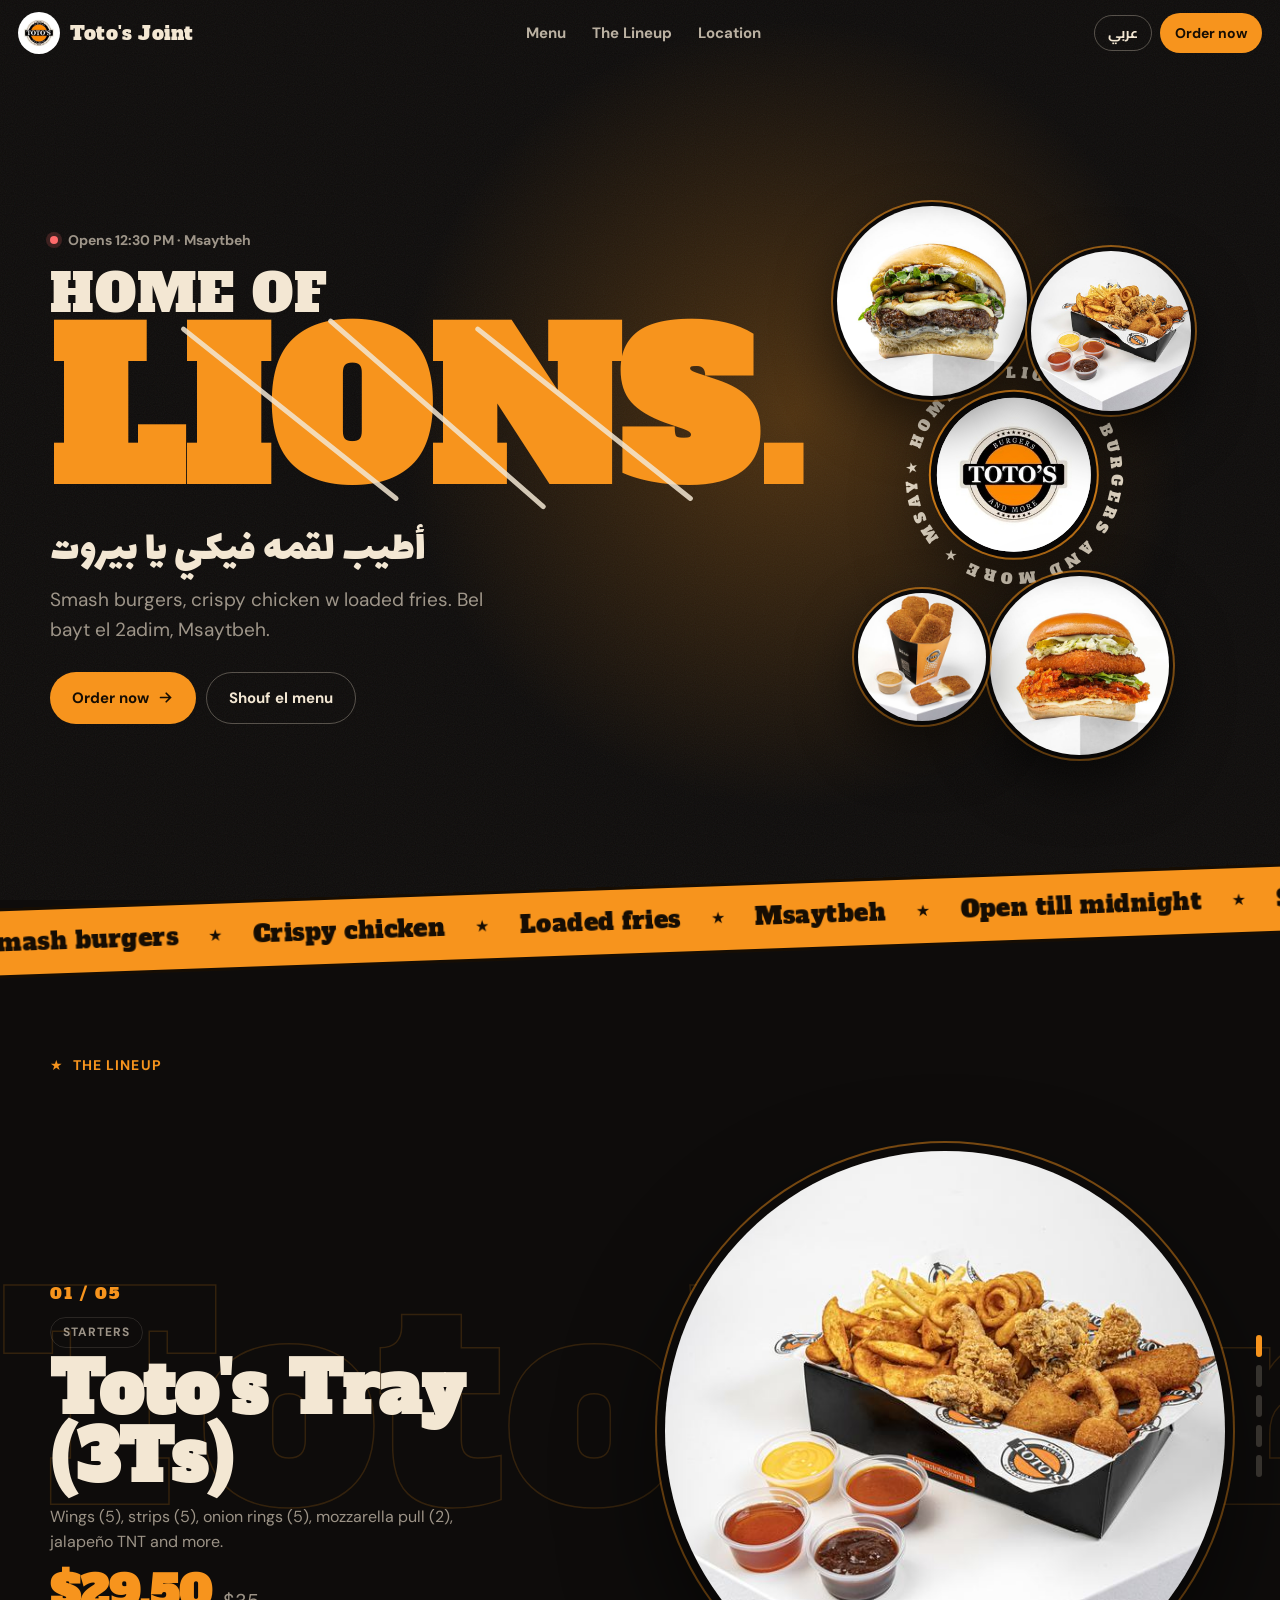
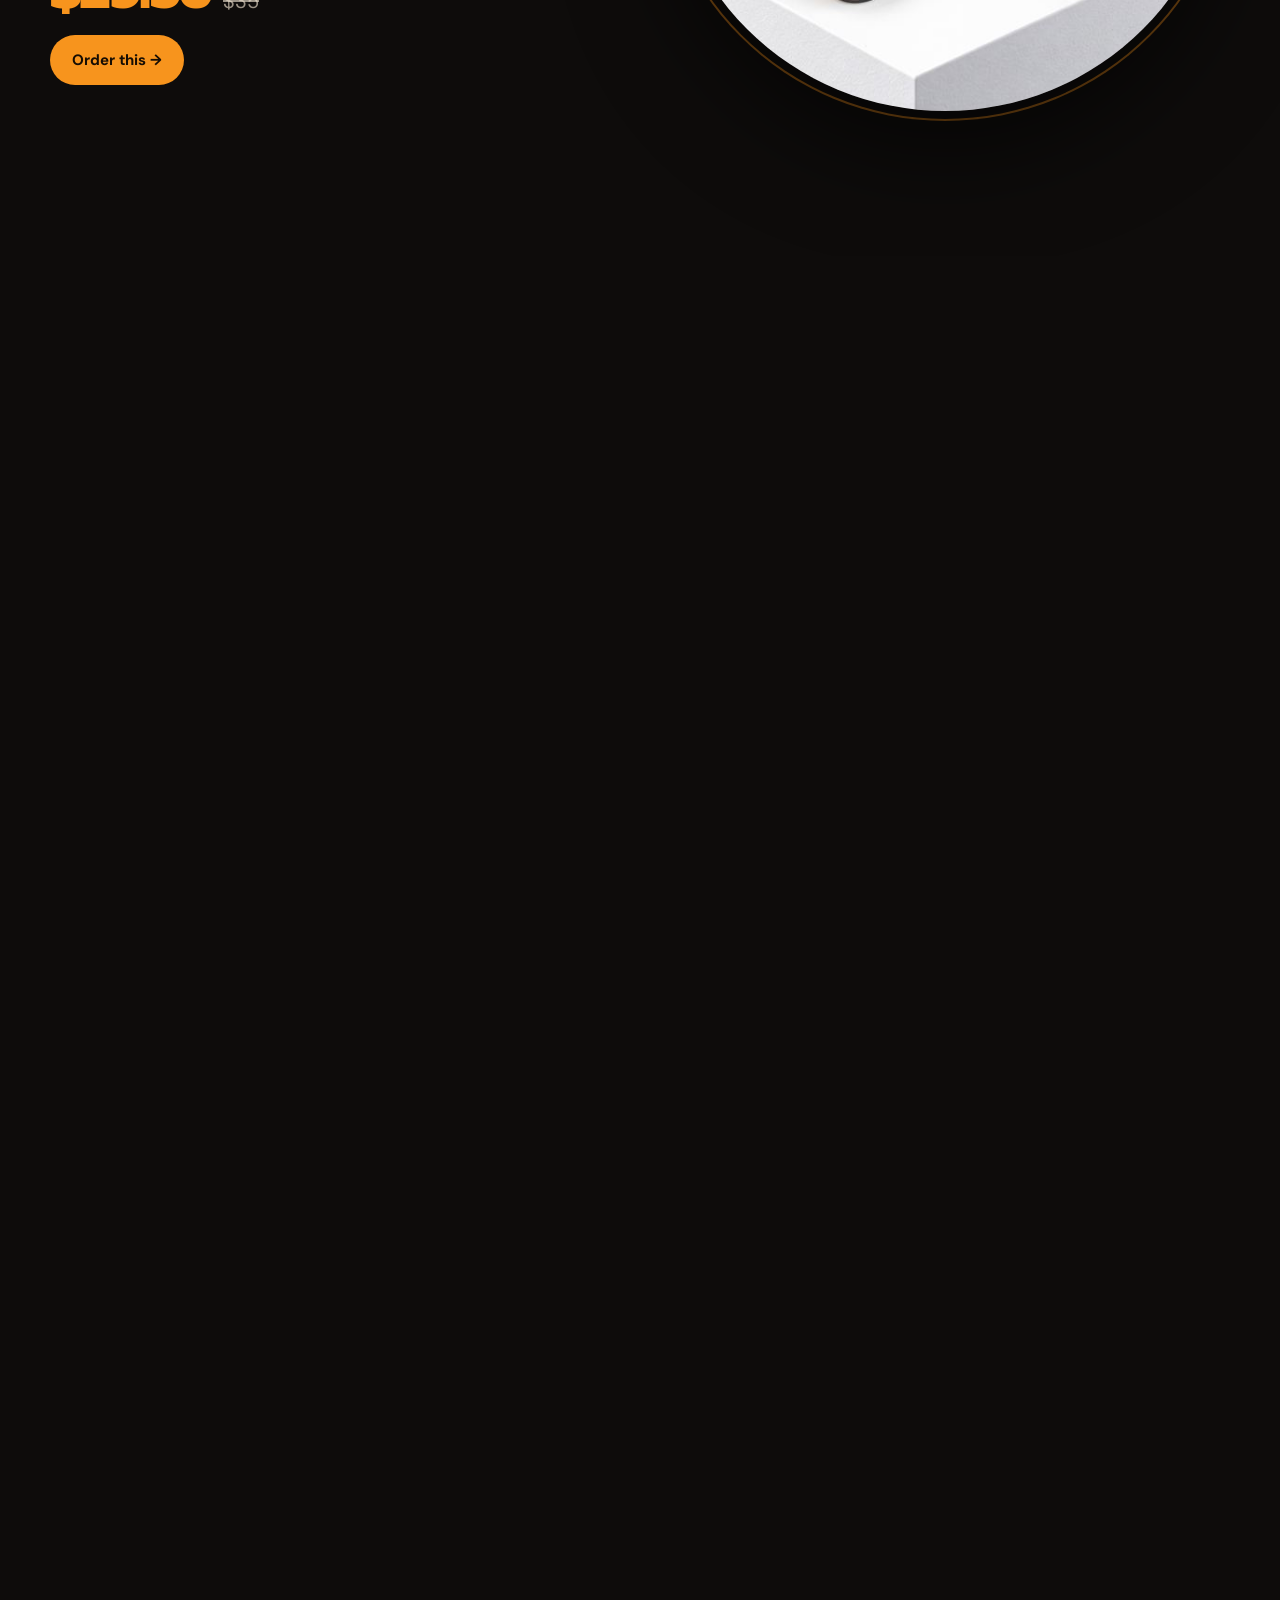
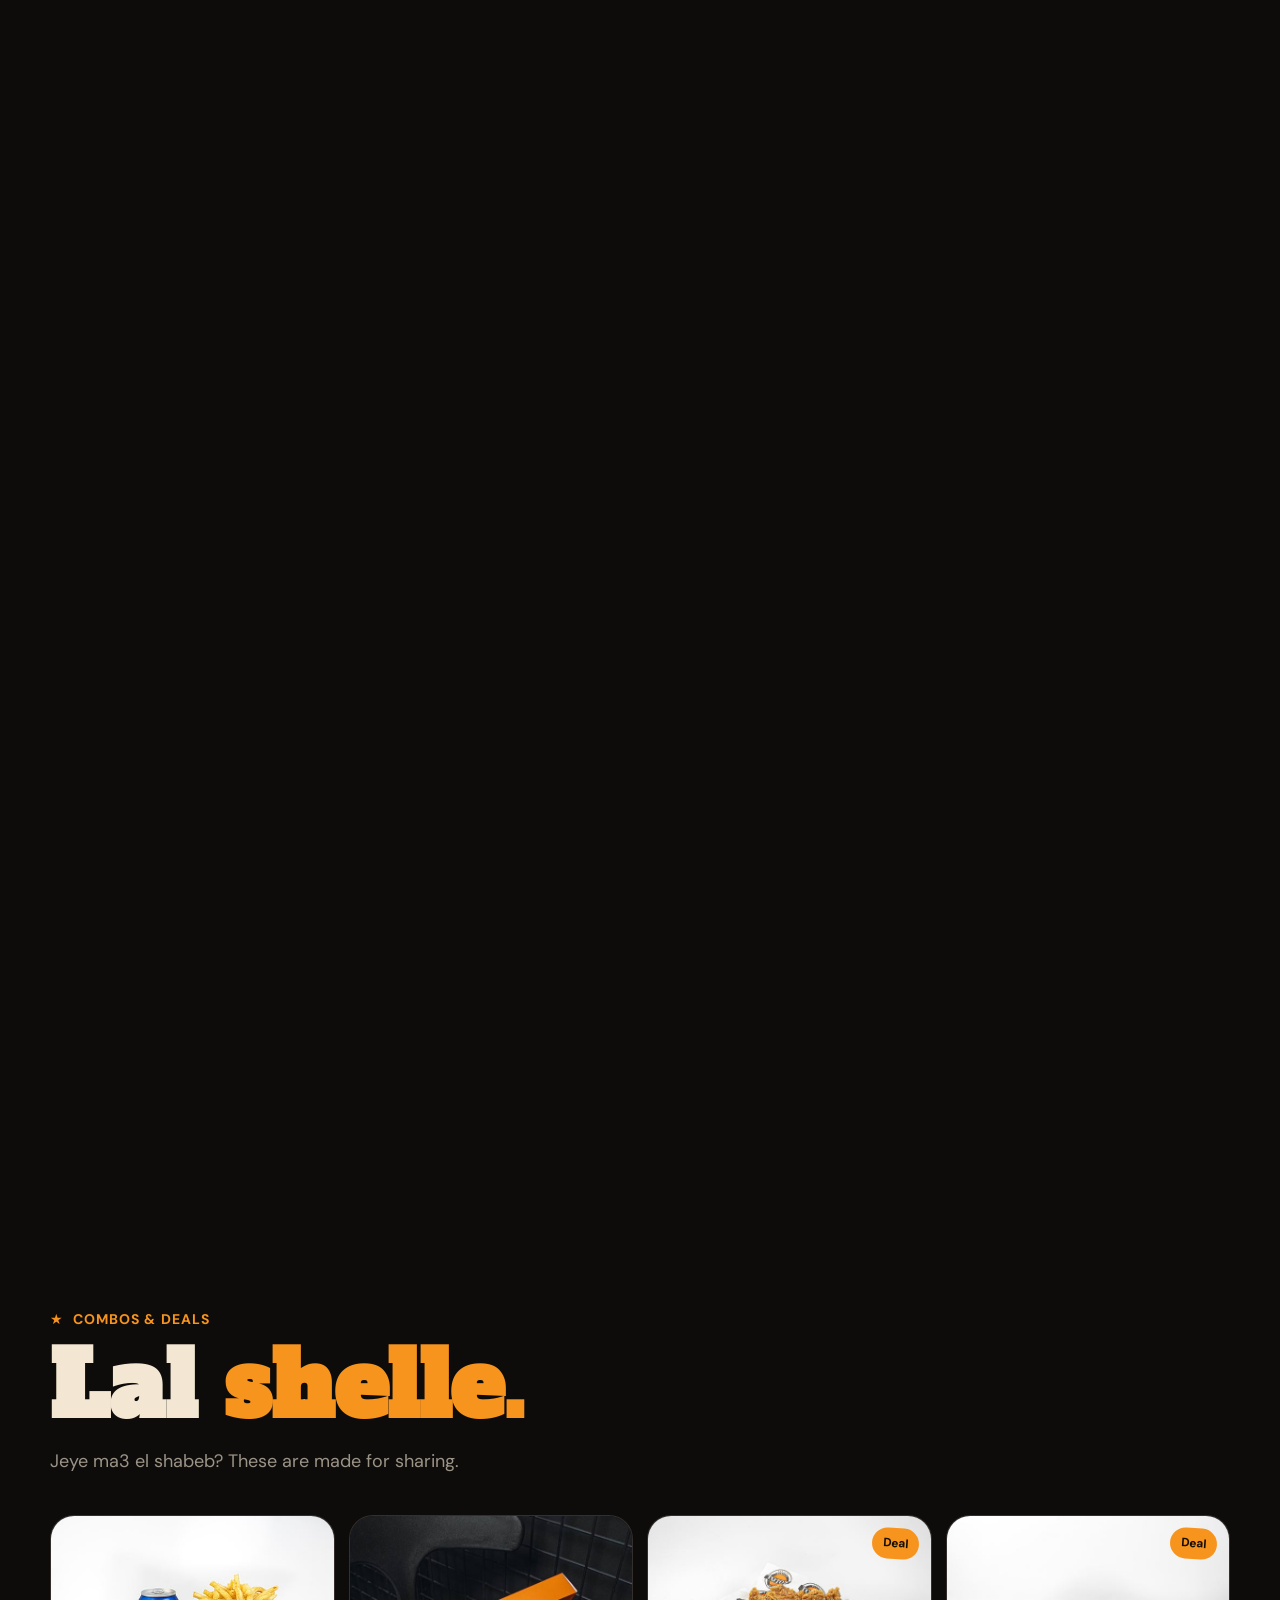
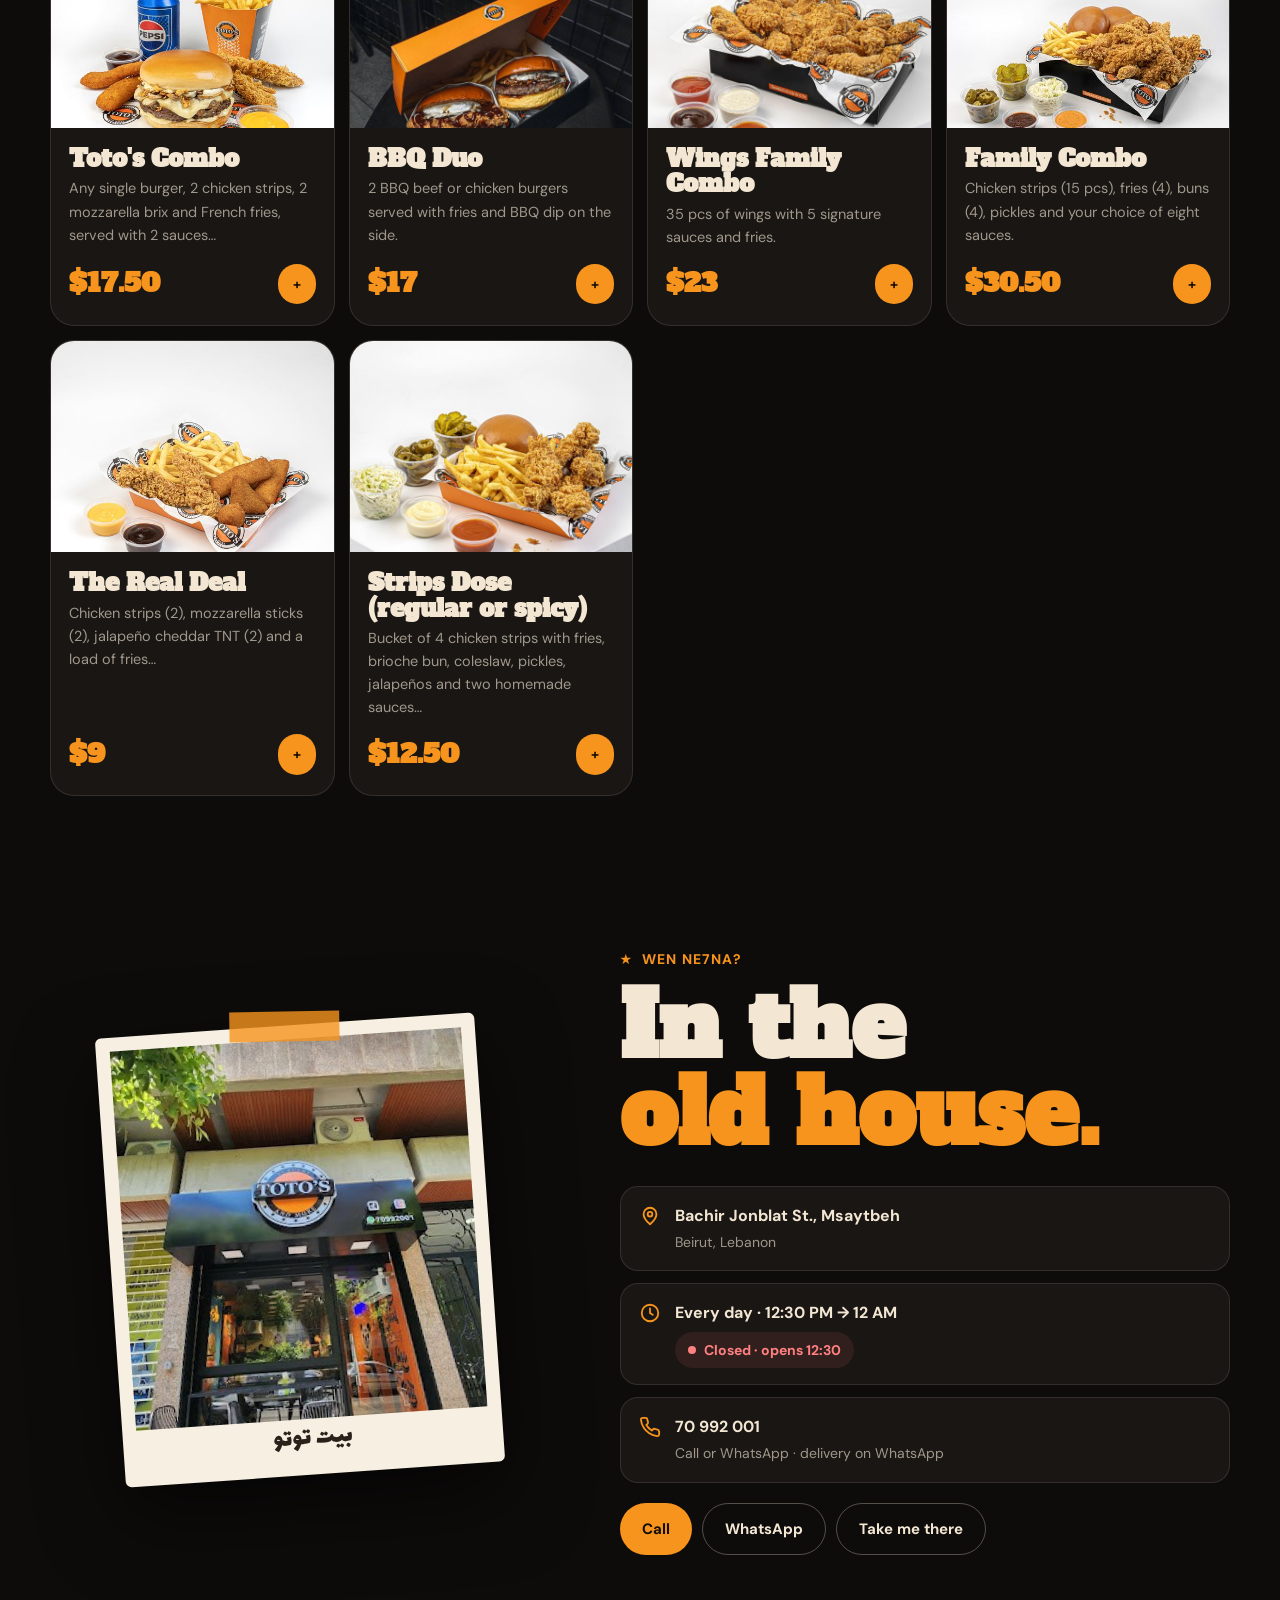
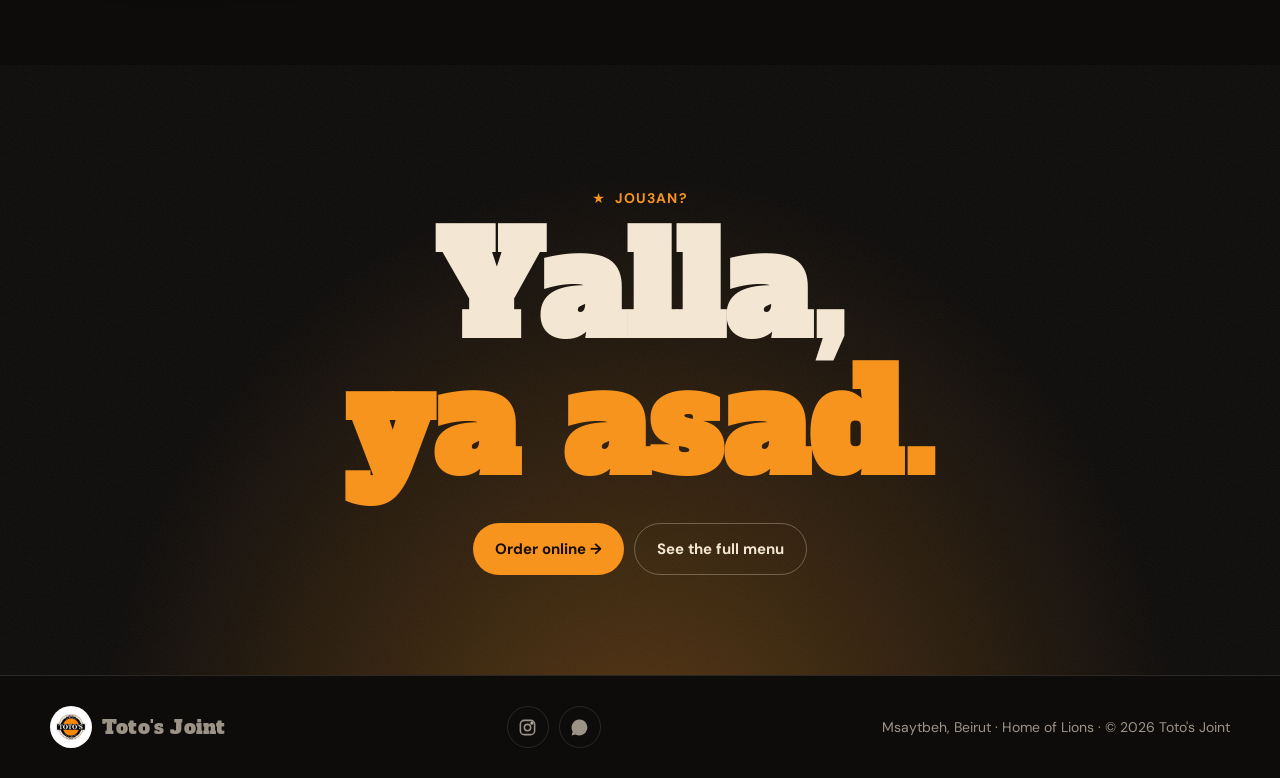
==== index.html @ adb5939d "Toto's Joint website demo Co-Authored-By: Claude Opus 5.5 <noreply@anthropic.com> Claude-Session: ht" ====
<!DOCTYPE html>
<html lang="en" dir="ltr">
<head>
<meta charset="utf-8">
<meta name="viewport" content="width=device-width, initial-scale=1, viewport-fit=cover">
<title>Toto's Joint | Home of Lions · Msaytbeh, Beirut</title>
<meta name="description" content="Toto's Joint, Msaytbeh, Beirut. Smash burgers, crispy chicken and loaded fries. Open every day 12:30 PM to midnight. أطيب لقمه فيكي يا بيروت">
<meta name="theme-color" content="#0e0c0b">
<meta property="og:title" content="Toto's Joint | Home of Lions">
<meta property="og:image" content="assets/logo.jpg">
<link rel="icon" href="assets/logo.jpg">
<link rel="preconnect" href="https://fonts.googleapis.com"><link rel="preconnect" href="https://fonts.gstatic.com" crossorigin>
<link href="https://fonts.googleapis.com/css2?family=Alfa+Slab+One&family=DM+Sans:opsz,wght@9..40,400;9..40,500;9..40,700&family=Lalezar&family=Cairo:wght@500;700&display=swap" rel="stylesheet">
<style>
:root{--or:#f7941d;--or2:#ffab3d;--ink:#0e0c0b;--char:#191614;--smoke:#24201c;--cream:#f3e7d3;--mute:rgba(243,231,211,.62);--line:rgba(243,231,211,.12);--green:#3ddc84;
  --slab:"Alfa Slab One","Rockwell","Roboto Slab",Georgia,serif;--body:"DM Sans",system-ui,-apple-system,"Segoe UI",Roboto,sans-serif;--ar:"Lalezar","Cairo",sans-serif}
*{box-sizing:border-box;margin:0;padding:0}
html{-webkit-text-size-adjust:100%;scroll-behavior:smooth}
html,body{overflow-x:hidden}
@supports (overflow:clip){html,body{overflow-x:clip}}
body{background:var(--ink);color:var(--cream);font-family:var(--body);line-height:1.6}
html[dir=rtl] body{font-family:"Cairo",var(--body)}
a{color:inherit;text-decoration:none}
button{font:inherit;color:inherit;background:none;border:0;cursor:pointer}
img{display:block;max-width:100%}
.wrap{width:min(1180px,100% - 40px);margin-inline:auto}
.en{direction:ltr;unicode-bidi:isolate}
.page[hidden]{display:none!important}
.grain{position:absolute;inset:0;pointer-events:none;opacity:.06;z-index:0;
  background-image:url("data:image/svg+xml,%3Csvg xmlns='http://www.w3.org/2000/svg' width='160' height='160'%3E%3Cfilter id='n'%3E%3CfeTurbulence type='fractalNoise' baseFrequency='.9' numOctaves='2' stitchTiles='stitch'/%3E%3C/filter%3E%3Crect width='100%25' height='100%25' filter='url(%23n)'/%3E%3C/svg%3E")}

/* nav */
.nav{position:fixed;inset:0 0 auto;z-index:60;display:flex;align-items:center;justify-content:space-between;gap:10px;padding:12px 18px;padding-top:max(12px,env(safe-area-inset-top));transition:background .3s,border-color .3s;border-bottom:1px solid transparent}
.nav.solid{background:rgba(14,12,11,.85);backdrop-filter:blur(14px);-webkit-backdrop-filter:blur(14px);border-color:var(--line)}
.brand{display:flex;align-items:center;gap:10px;font-family:var(--slab);font-size:19px;letter-spacing:.01em}
.brand img{width:42px;height:42px;border-radius:50%;background:#fff}
.links{display:flex;gap:26px;font-weight:700;font-size:15px}
.links a{opacity:.75}.links a:hover,.links a.act{opacity:1;color:var(--or)}
.navr{display:flex;align-items:center;gap:8px}
.btn{display:inline-flex;align-items:center;justify-content:center;gap:8px;padding:13px 22px;border-radius:999px;font-weight:700;font-size:15px;white-space:nowrap;transition:transform .15s,background .2s,border-color .2s}
.btn:active{transform:scale(.96)}
.btn.or{background:var(--or);color:#160d03}.btn.or:hover{background:var(--or2)}
.btn.gh{border:1.5px solid rgba(243,231,211,.3)}.btn.gh:hover{border-color:var(--cream)}
.btn.sm{padding:9px 15px;font-size:14px}
.btn svg{width:17px;height:17px;flex:none}
.lang{padding:9px 13px;border-radius:999px;border:1.5px solid rgba(243,231,211,.3);font-weight:700;font-size:14px;font-family:"Cairo",var(--body);line-height:1.2}
@media (max-width:820px){
  .nav{flex-wrap:wrap;row-gap:8px}
  .links{order:3;width:100%;justify-content:center;gap:8px;font-size:13px}
  .links a{opacity:1;padding:6px 14px;border-radius:999px;background:rgba(243,231,211,.07);border:1px solid var(--line)}
  .links a.act{background:var(--or);color:#160d03;border-color:var(--or)}
  .brand span{display:none}
}

/* hero */
.hero{position:relative;min-height:100svh;display:flex;align-items:center;overflow:hidden;padding:130px 0 80px;isolation:isolate}
.hero .glow{position:absolute;width:900px;height:900px;left:62%;top:46%;transform:translate(-50%,-50%);border-radius:50%;background:radial-gradient(circle,rgba(247,148,29,.28),rgba(247,148,29,0) 62%);z-index:-1}
.hgrid{display:grid;gap:30px;align-items:center;width:min(1180px,100% - 40px);margin-inline:auto;position:relative;z-index:1}
@media (min-width:960px){.hgrid{grid-template-columns:1.1fr .9fr}.lions{font-size:clamp(90px,10.5vw,190px)}}
.kick{display:inline-flex;align-items:center;gap:10px;font-weight:700;font-size:14px;color:var(--mute);margin-bottom:16px}
.kick i{width:8px;height:8px;border-radius:50%;background:var(--green);box-shadow:0 0 0 4px rgba(61,220,132,.18)}
.kick.closed i{background:#ff6b6b;box-shadow:0 0 0 4px rgba(255,107,107,.18)}
.home-of{font-family:var(--slab);font-size:clamp(28px,4.4vw,52px);line-height:1;letter-spacing:.02em;color:var(--cream)}
.lions{position:relative;display:inline-block;white-space:nowrap;font-family:var(--slab);font-size:clamp(84px,22vw,200px);line-height:.9;color:var(--or);letter-spacing:.01em;margin-top:4px}
.lions .ch{display:inline-block;opacity:0;transform:translateY(40px) scale(.6)}
.lions.go .ch{animation:roar .55s cubic-bezier(.2,1.5,.4,1) forwards}
@keyframes roar{60%{opacity:1;transform:translateY(-8px) scale(1.12)}100%{opacity:1;transform:none}}
.claw{position:absolute;inset:-6% -4%;width:108%;height:112%;pointer-events:none;overflow:visible}
.claw path{fill:none;stroke:var(--cream);stroke-width:5;vector-effect:non-scaling-stroke;stroke-linecap:round;stroke-dasharray:600;stroke-dashoffset:600;opacity:.85}
.lions.go .claw path{animation:scratch .28s cubic-bezier(.6,0,.3,1) forwards}
.lions.go .claw path:nth-child(1){animation-delay:.95s}.lions.go .claw path:nth-child(2){animation-delay:1.02s}.lions.go .claw path:nth-child(3){animation-delay:1.09s}
@keyframes scratch{to{stroke-dashoffset:0}}
.hero.shake .hgrid{animation:shake .35s linear 1.05s}
@keyframes shake{20%{translate:-6px 3px}40%{translate:5px -4px}60%{translate:-3px 2px}80%{translate:2px -1px}}
.slogan{font-family:var(--ar);font-size:clamp(28px,4vw,44px);line-height:1.3;color:var(--cream);margin:18px 0 6px;direction:rtl;text-align:start}
html[dir=ltr] .slogan{text-align:left}
.hsub{color:var(--mute);font-size:clamp(16px,1.8vw,19px);max-width:36ch;margin-bottom:26px}
.ctas{display:flex;flex-wrap:wrap;gap:10px}
.fade{opacity:0;transform:translateY(18px);transition:opacity .8s ease,transform .8s ease}
.in .fade{opacity:1;transform:none}
.in .fade.d1{transition-delay:1.2s}.in .fade.d2{transition-delay:1.35s}.in .fade.d3{transition-delay:1.5s}.in .fade.d0{transition-delay:.1s}

/* badge + floating food */
.stage{position:relative;height:clamp(340px,44vw,560px)}
.badge{position:absolute;left:50%;top:50%;width:min(64%,330px);aspect-ratio:1;transform:translate(-50%,-50%)}
.badge .logo{position:absolute;inset:16%;border-radius:50%;background:#fff;box-shadow:0 30px 80px rgba(0,0,0,.55),0 0 0 6px var(--ink),0 0 0 8px var(--or)}
.badge .logo img{width:100%;height:100%;border-radius:50%}
.badge svg{position:absolute;inset:0;width:100%;height:100%;animation:spin 22s linear infinite}
.badge text{font-family:var(--slab);font-size:13px;letter-spacing:4.2px;fill:var(--cream)}
@keyframes spin{to{transform:rotate(360deg)}}
.food{position:absolute;width:var(--s);aspect-ratio:1;border-radius:50%;overflow:hidden;box-shadow:0 24px 60px rgba(0,0,0,.6),0 0 0 4px var(--ink),0 0 0 6px rgba(247,148,29,.6);
  background:var(--smoke);display:grid;place-items:center;font-size:calc(var(--s) * .38);will-change:transform}
.food img{width:100%;height:100%;object-fit:cover}
.food.f1{--s:clamp(110px,15vw,190px);left:0;top:2%}
.food.f2{--s:clamp(96px,13vw,160px);right:0;top:10%}
.food.f3{--s:clamp(104px,14vw,180px);right:6%;bottom:0}
.food.f4{--s:clamp(84px,10vw,128px);left:6%;bottom:6%}

/* ticker */
.ticker{background:var(--or);color:#160d03;overflow:hidden;transform:rotate(-2deg);margin:-14px -20px 0;position:relative;z-index:5;border-block:3px solid #160d03;direction:ltr}
.ticker .t{display:flex;width:max-content;gap:30px;padding:13px 0;font-family:var(--slab);font-size:24px;letter-spacing:.02em;animation:tick 32s linear infinite}
.ticker .t span{display:inline-flex;align-items:center;gap:30px;font-family:var(--slab)}
.ticker .t span::after{content:"★";font-size:16px}
html[dir=rtl] .ticker .t span{font-family:var(--ar);font-size:26px}
@keyframes tick{to{transform:translateX(-50%)}}

/* sections */
.sec{padding:110px 0;position:relative}
.eye{display:inline-flex;align-items:center;gap:10px;font-weight:700;font-size:14px;letter-spacing:.08em;text-transform:uppercase;color:var(--or);margin-bottom:12px}
.eye::before{content:"★";letter-spacing:0}
html[dir=rtl] .eye{letter-spacing:0}
.h2{font-family:var(--slab);font-size:clamp(44px,7vw,92px);line-height:.98;letter-spacing:.005em}
.h2 em{font-style:normal;color:var(--or)}
html[dir=rtl] .h2{font-family:var(--ar);line-height:1.2;font-weight:400}
.lead{color:var(--mute);font-size:18px;max-width:42ch;margin-top:16px}
.rv{opacity:0;transform:translateY(34px);transition:opacity .9s ease,transform .9s cubic-bezier(.2,.8,.2,1)}
.rv.in{opacity:1;transform:none}

/* lineup (pinned) */
.lineup{height:calc(var(--n,5) * 100vh)}
.lu-pin{position:sticky;top:0;height:100svh;overflow:hidden;display:flex;align-items:center}
.lu-bg{position:absolute;left:0;right:0;top:50%;transform:translateY(-50%);white-space:nowrap;font-family:var(--slab);font-size:clamp(120px,22vw,320px);line-height:1;color:transparent;-webkit-text-stroke:1.5px rgba(247,148,29,.16);pointer-events:none;direction:ltr;will-change:transform}
.lu-grid{position:relative;display:grid;gap:10px;align-items:center;width:min(1180px,100% - 40px);margin-inline:auto;height:100%;padding:110px 0 40px}
@media (min-width:900px){.lu-grid{grid-template-columns:1fr 1fr;gap:40px;padding:90px 0 40px}}
.lu-head{position:absolute;top:96px;left:0}
html[dir=rtl] .lu-head{left:auto;right:0}
@media (max-width:899px){.lu-head{display:none}}
.lu-pics{position:relative;height:min(52vh,560px);order:-1}
@media (min-width:900px){.lu-pics{order:2;height:min(70vh,620px)}}
.lu-pic{position:absolute;inset:0;margin:auto;width:min(100%,560px);aspect-ratio:1;max-height:100%;border-radius:50%;overflow:hidden;opacity:0;transform:translateX(30%) rotate(18deg) scale(.7);
  transition:opacity .6s ease,transform .8s cubic-bezier(.2,.9,.2,1);box-shadow:0 40px 100px rgba(0,0,0,.6),0 0 0 8px var(--ink),0 0 0 10px rgba(247,148,29,.5);background:var(--smoke);display:grid;place-items:center;font-size:120px}
.lu-pic img{width:100%;height:100%;object-fit:cover}
.lu-pic.on{opacity:1;transform:none}
.lu-pic.out{opacity:0;transform:translateX(-30%) rotate(-18deg) scale(.7)}
.lu-txts{position:relative;min-height:300px}
.lu-txt{position:absolute;inset:0;opacity:0;transform:translateY(30px);transition:opacity .45s ease,transform .6s cubic-bezier(.2,.9,.2,1);pointer-events:none}
.lu-txt.on{opacity:1;transform:none;pointer-events:auto}
.lu-txt .num{font-family:var(--slab);font-size:16px;color:var(--or);letter-spacing:.1em}
.lu-txt .cat{display:inline-block;margin:10px 0 8px;padding:5px 12px;border-radius:999px;border:1px solid var(--line);font-size:12px;font-weight:700;letter-spacing:.08em;text-transform:uppercase;color:var(--mute)}
.lu-txt h3{font-family:var(--slab);font-size:clamp(38px,5.4vw,70px);line-height:.98;direction:ltr;text-align:start}
html[dir=rtl] .lu-txt h3{text-align:right}
.lu-txt p{color:var(--mute);font-size:16px;max-width:40ch;margin:12px 0 16px}
.price{display:flex;align-items:baseline;gap:12px;direction:ltr;margin-bottom:18px}
html[dir=rtl] .price{justify-content:flex-end}
.price b{font-family:var(--slab);font-size:44px;color:var(--or);line-height:1}
.price s{color:var(--mute);font-size:20px}
.lu-dots{position:absolute;right:18px;top:50%;transform:translateY(-50%);display:flex;flex-direction:column;gap:8px}
html[dir=rtl] .lu-dots{right:auto;left:18px}
.lu-dots i{width:6px;height:22px;border-radius:4px;background:rgba(243,231,211,.18);transition:background .3s}
.lu-dots i.on{background:var(--or)}

/* combos */
.combos{display:grid;gap:14px;margin-top:40px;grid-template-columns:repeat(auto-fill,minmax(250px,1fr))}
.cb{position:relative;border-radius:24px;overflow:hidden;background:var(--char);border:1px solid var(--line);display:flex;flex-direction:column;transition:transform .35s cubic-bezier(.2,.8,.2,1),border-color .3s}
.cb:hover{transform:translateY(-6px) rotate(-.6deg);border-color:rgba(247,148,29,.55)}
.cb .ph{aspect-ratio:4/3;background:var(--smoke);display:grid;place-items:center;font-size:60px;overflow:hidden}
.cb .ph img{width:100%;height:100%;object-fit:cover;transition:transform .6s}
.cb:hover .ph img{transform:scale(1.06)}
.cb .bd{padding:18px 18px 20px;display:flex;flex-direction:column;gap:6px;flex:1}
.cb h3{font-family:var(--slab);font-size:24px;line-height:1.05;direction:ltr;text-align:start}
html[dir=rtl] .cb h3{text-align:right}
.cb p{color:var(--mute);font-size:14.5px;flex:1}
.cb .row{display:flex;align-items:center;justify-content:space-between;margin-top:8px}
.cb .row b{font-family:var(--slab);font-size:26px;color:var(--or);direction:ltr}
.stamp{position:absolute;top:12px;right:12px;background:var(--or);color:#160d03;font-weight:700;font-size:12px;padding:6px 11px;border-radius:999px;transform:rotate(4deg)}
html[dir=rtl] .stamp{right:auto;left:12px;transform:rotate(-4deg)}

/* location */
.loc{display:grid;gap:40px;align-items:center}
@media (min-width:900px){.loc{grid-template-columns:.9fr 1.1fr;gap:70px}}
.polaroid{position:relative;width:min(100%,380px);margin:0 auto;background:#f6efe2;padding:14px 14px 56px;border-radius:6px;transform:rotate(-4deg);box-shadow:0 30px 80px rgba(0,0,0,.6)}
.polaroid img{width:100%;aspect-ratio:289/312;object-fit:cover}
.polaroid span{position:absolute;left:0;right:0;bottom:14px;text-align:center;font-family:var(--ar);font-size:26px;color:#2a211a}
.polaroid::before{content:"";position:absolute;top:-14px;left:50%;width:110px;height:30px;margin-left:-55px;background:rgba(247,148,29,.8);transform:rotate(3deg)}
.info{display:grid;gap:12px;margin-top:28px}
.irow{display:flex;gap:14px;align-items:flex-start;padding:16px 18px;border-radius:18px;background:var(--char);border:1px solid var(--line)}
.irow svg{width:22px;height:22px;color:var(--or);flex:none;margin-top:2px}
.irow b{display:block;font-size:16px}
.irow small{color:var(--mute);font-size:14px}
.open{display:inline-flex;align-items:center;gap:8px;font-weight:700;font-size:14px;padding:7px 13px;border-radius:999px;background:rgba(61,220,132,.1);color:var(--green);margin-top:6px}
.open.closed{background:rgba(255,107,107,.1);color:#ff8080}
.open i{width:8px;height:8px;border-radius:50%;background:currentColor}
.lbtns{display:flex;flex-wrap:wrap;gap:10px;margin-top:20px}

/* cta */
.cta{text-align:center;padding:120px 0 100px;background:radial-gradient(ellipse at 50% 120%,rgba(247,148,29,.32),transparent 60%);position:relative;overflow:hidden}
.cta .h2{font-size:clamp(56px,11vw,140px)}
.cta .ctas{justify-content:center;margin-top:28px}
footer{border-top:1px solid var(--line);padding:30px 0 calc(100px + env(safe-area-inset-bottom))}
.foot{display:flex;flex-wrap:wrap;gap:16px;align-items:center;justify-content:space-between;color:var(--mute);font-size:14px}
.soc{display:flex;gap:10px}
.soc a{width:42px;height:42px;border-radius:50%;border:1px solid var(--line);display:grid;place-items:center}
.soc a:hover{background:var(--cream);color:var(--ink)}
.soc svg{width:19px;height:19px}
.credit{width:100%;font-size:12px;opacity:.6}
@media (min-width:821px){footer{padding-bottom:30px}}

/* menu page */
.mpage{padding:150px 0 60px}
@media (min-width:821px){.mpage{padding-top:120px}}
.mhead{display:flex;flex-wrap:wrap;justify-content:space-between;align-items:end;gap:16px;margin-bottom:12px}
.mhead .h2{font-size:clamp(40px,6vw,72px)}
.chipbar{position:sticky;top:64px;z-index:20;background:var(--ink);margin:0 -20px 10px;padding:10px 20px;border-bottom:1px solid var(--line)}
@media (max-width:820px){.chipbar{top:112px}}
.chips{display:flex;gap:8px;overflow-x:auto;scrollbar-width:none}
.chips::-webkit-scrollbar{display:none}
.chip{flex:none;padding:8px 16px;border-radius:999px;border:1.5px solid var(--line);font-weight:700;font-size:14px;transition:all .2s}
.chip.on{background:var(--cream);color:var(--ink);border-color:var(--cream)}
.mcat{padding-top:30px}
.mcat h3{font-family:var(--slab);font-size:clamp(28px,4vw,40px);margin-bottom:6px;direction:ltr;text-align:start}
html[dir=rtl] .mcat h3{font-family:var(--ar);text-align:right;font-weight:400}
.mlist{display:grid}
@media (min-width:900px){.mlist{grid-template-columns:1fr 1fr;column-gap:40px}}
.mi{display:flex;gap:14px;align-items:center;padding:14px 0;border-bottom:1px solid var(--line)}
.mi .th{width:72px;height:72px;border-radius:16px;flex:none;object-fit:cover;background:var(--smoke)}
.mi .th.e{display:grid;place-items:center;font-size:30px;background:radial-gradient(circle at 30% 30%,#3a2a16,#1a1512 75%);border:1px solid var(--line)}
.mi .tx{flex:1;min-width:0}
.mi h4{font-family:var(--slab);font-size:19px;line-height:1.1;font-weight:400;direction:ltr;text-align:start}
html[dir=rtl] .mi h4{text-align:right}
.mi h4 small{font-family:var(--body);font-size:12px;color:var(--mute);font-weight:700;margin-inline-start:6px}
.mi p{color:var(--mute);font-size:13.5px;line-height:1.45;margin-top:3px;direction:ltr;text-align:start}
html[dir=rtl] .mi p{text-align:right}
.mi .pr{text-align:end;flex:none;direction:ltr}
html[dir=rtl] .mi .pr{text-align:left}
.mi .pr b{display:block;font-family:var(--slab);font-size:21px;color:var(--or);font-weight:400}
.mi .pr s{font-size:12px;color:var(--mute)}
.mi .add{width:36px;height:36px;border-radius:50%;background:var(--or);color:#160d03;display:grid;place-items:center;font-size:22px;font-weight:700;flex:none;margin-inline-start:4px}
.mnote{color:var(--mute);font-size:14px;margin-top:26px}

/* dock */
.dock{position:fixed;z-index:70;left:12px;right:12px;bottom:calc(12px + env(safe-area-inset-bottom));display:flex;gap:8px;padding:8px;border-radius:999px;background:rgba(25,22,20,.9);backdrop-filter:blur(14px);-webkit-backdrop-filter:blur(14px);border:1px solid var(--line);transform:translateY(140%);transition:transform .4s cubic-bezier(.2,.9,.3,1)}
.dock.up{transform:none}
.dock .btn{flex:1}
@media (min-width:821px){.dock{display:none}}
@media (prefers-reduced-motion:reduce){*{animation:none!important;transition:none!important}.lions .ch,.fade,.rv{opacity:1!important;transform:none!important}}
</style>
</head>
<body>

<nav class="nav" id="nav">
  <a href="#" class="brand" data-go="home"><img src="assets/logo.jpg" alt="Toto's Joint logo"><span>Toto's Joint</span></a>
  <div class="links"><a href="#menu" data-go="menu" data-k="nMenu">Menu</a><a href="#" data-go="home" data-anchor="lineup" data-k="nLine">The Lineup</a><a href="#" data-go="home" data-anchor="location" data-k="nLoc">Location</a></div>
  <div class="navr">
    <button class="lang" id="lang">عربي</button>
    <a class="btn or sm" href="https://take.app/totosjoint" target="_blank" rel="noopener" data-k="order">Order now</a>
  </div>
</nav>

<main class="page" data-page="home">
  <header class="hero" id="hero">
    <div class="glow"></div><div class="grain"></div>
    <div class="hgrid">
      <div>
        <p class="kick fade d0" id="kick"><i></i><span id="kickTxt"></span></p>
        <div class="home-of fade d0" data-k="homeOf">HOME OF</div>
        <h1 class="lions" id="lions" dir="ltr" aria-label="Lions"><span class="w"></span>
          <svg class="claw" viewBox="0 0 100 100" preserveAspectRatio="none"><path d="M20 8 L46 92"/><path d="M38 4 L64 96"/><path d="M56 8 L82 92"/></svg>
        </h1>
        <p class="slogan fade d1">أطيب لقمه فيكي يا بيروت</p>
        <p class="hsub fade d2" data-k="hsub">Smash burgers, crispy chicken w loaded fries. Bel bayt el 2adim, Msaytbeh.</p>
        <div class="ctas fade d3">
          <a class="btn or" href="https://take.app/totosjoint" target="_blank" rel="noopener"><span data-k="order2">Order now</span> <svg viewBox="0 0 24 24" fill="none" stroke="currentColor" stroke-width="2.4" stroke-linecap="round"><path d="M5 12h14M13 6l6 6-6 6"/></svg></a>
          <a class="btn gh" href="#menu" data-go="menu" data-k="seeMenu">Shouf el menu</a>
        </div>
      </div>
      <div class="stage fade d0" id="stage">
        <div class="badge">
          <svg viewBox="0 0 200 200"><defs><path id="ring" d="M100,100 m-86,0 a86,86 0 1,1 172,0 a86,86 0 1,1 -172,0"/></defs>
            <text><textPath href="#ring">★ HOME OF LIONS ★ BURGERS AND MORE ★ MSAYTBEH BEIRUT </textPath></text></svg>
          <div class="logo"><img src="assets/logo.jpg" alt=""></div>
        </div>
        <div class="food f1" data-d="1.2" data-ph="Mushtruffle">🍔</div>
        <div class="food f2" data-d="-.8" data-ph="Toto's Tray (3Ts)">🍗</div>
        <div class="food f3" data-d="1.6" data-ph="The GM">🍟</div>
        <div class="food f4" data-d="-1.2" data-ph="Mozzarella PULL">🧀</div>
      </div>
    </div>
  </header>

  <div class="ticker" aria-hidden="true"><div class="t" data-k="ticker"></div></div>

  <section class="lineup" id="lineup">
    <div class="lu-pin">
      <div class="lu-bg" id="luBg">LIONS LIONS</div>
      <div class="lu-grid">
        <div class="lu-head"><div class="eye" data-k="luE">The Lineup</div></div>
        <div class="lu-txts" id="luTxts"></div>
        <div class="lu-pics" id="luPics"></div>
      </div>
      <div class="lu-dots" id="luDots"></div>
    </div>
  </section>

  <section class="sec" id="combos">
    <div class="wrap">
      <div class="eye rv" data-k="cbE">Combos & deals</div>
      <h2 class="h2 rv" data-k="cbH">Lal <em>shelle.</em></h2>
      <p class="lead rv" data-k="cbP">Jeye ma3 el shabeb? These are made for sharing.</p>
      <div class="combos" id="combosGrid"></div>
    </div>
  </section>

  <section class="sec" id="location" style="padding-top:40px">
    <div class="wrap loc">
      <div class="rv"><div class="polaroid"><img src="assets/storefront.jpg" alt="Toto's Joint storefront in Msaytbeh"><span>بيت توتو</span></div></div>
      <div>
        <div class="eye rv" data-k="locE">Wen ne7na?</div>
        <h2 class="h2 rv" data-k="locH">In the<br><em>old house.</em></h2>
        <div class="info rv">
          <div class="irow"><svg viewBox="0 0 24 24" fill="none" stroke="currentColor" stroke-width="2" stroke-linecap="round" stroke-linejoin="round"><path d="M12 21s-7-6.1-7-11a7 7 0 0 1 14 0c0 4.9-7 11-7 11z"/><circle cx="12" cy="10" r="2.5"/></svg><div><b data-k="addr">Bachir Jonblat St., Msaytbeh</b><small>Beirut, Lebanon</small></div></div>
          <div class="irow"><svg viewBox="0 0 24 24" fill="none" stroke="currentColor" stroke-width="2" stroke-linecap="round"><circle cx="12" cy="12" r="9"/><path d="M12 7v5l3 2"/></svg><div><b data-k="hours">Every day · 12:30 PM → 12 AM</b><span class="open" id="openBadge"><i></i><span></span></span></div></div>
          <div class="irow"><svg viewBox="0 0 24 24" fill="none" stroke="currentColor" stroke-width="2" stroke-linecap="round" stroke-linejoin="round"><path d="M22 16.9v3a2 2 0 0 1-2.2 2 19.8 19.8 0 0 1-8.6-3.1 19.5 19.5 0 0 1-6-6A19.8 19.8 0 0 1 2.1 4.2 2 2 0 0 1 4.1 2h3a2 2 0 0 1 2 1.7c.1.9.4 1.8.7 2.7a2 2 0 0 1-.5 2.1L8 9.8a16 16 0 0 0 6 6l1.3-1.3a2 2 0 0 1 2.1-.4c.9.3 1.8.6 2.7.7a2 2 0 0 1 1.7 2z"/></svg><div><b class="en">70 992 001</b><small data-k="callTxt">Call or WhatsApp · delivery on WhatsApp</small></div></div>
        </div>
        <div class="lbtns rv">
          <a class="btn or" href="tel:+96170992001" data-k="call">Call</a>
          <a class="btn gh" data-wa href="#" target="_blank" rel="noopener">WhatsApp</a>
          <a class="btn gh" href="https://www.google.com/maps/search/?api=1&query=Toto%27s+Joint+Bachir+Jonblat+Street+Msaytbeh+Beirut" target="_blank" rel="noopener" data-k="dir">Take me there</a>
        </div>
      </div>
    </div>
  </section>

  <section class="cta">
    <div class="grain"></div>
    <div class="wrap" style="position:relative">
      <div class="eye rv" style="justify-content:center" data-k="ctaE">Jou3an?</div>
      <h2 class="h2 rv" data-k="ctaH">Yalla,<br><em>ya asad.</em></h2>
      <div class="ctas rv">
        <a class="btn or" href="https://take.app/totosjoint" target="_blank" rel="noopener" data-k="orderOnline">Order online →</a>
        <a class="btn gh" href="#menu" data-go="menu" data-k="seeMenu2">See the full menu</a>
      </div>
    </div>
  </section>
</main>

<main class="page" data-page="menu" hidden>
  <section class="mpage">
    <div class="wrap">
      <div class="mhead">
        <div><div class="eye" data-k="mE">The Menu</div><h2 class="h2" data-k="mH">Na2e <em>asadak.</em></h2></div>
        <a class="btn or" href="https://take.app/totosjoint" target="_blank" rel="noopener" data-k="order3">Order online →</a>
      </div>
      <div class="chipbar"><div class="chips" id="chips"></div></div>
      <div id="menuList"></div>
      <p class="mnote" data-k="mNote">Prices in USD. Tap + to order on Toto's ordering page.</p>
    </div>
  </section>
</main>

<footer>
  <div class="wrap foot">
    <a href="#" class="brand" data-go="home"><img src="assets/logo.jpg" alt=""><span>Toto's Joint</span></a>
    <div class="soc">
      <a href="https://www.instagram.com/totosjoint.lb/" target="_blank" rel="noopener" aria-label="Instagram"><svg viewBox="0 0 24 24" fill="none" stroke="currentColor" stroke-width="2"><rect x="3" y="3" width="18" height="18" rx="5"/><circle cx="12" cy="12" r="4"/><circle cx="17.5" cy="6.5" r="1" fill="currentColor"/></svg></a>
      <a data-wa href="#" target="_blank" rel="noopener" aria-label="WhatsApp"><svg viewBox="0 0 24 24" fill="currentColor"><path d="M12 2a10 10 0 0 0-8.6 15.1L2 22l5-1.3A10 10 0 1 0 12 2zm4.5 12.1c-.2-.1-1.5-.7-1.7-.8s-.4-.1-.6.1-.7.8-.8 1-.3.2-.5.1a6.7 6.7 0 0 1-3.3-2.9c-.2-.4.2-.4.7-1.3.1-.2 0-.3 0-.4l-.8-1.8c-.2-.5-.4-.4-.6-.4h-.5a1 1 0 0 0-.7.3 3 3 0 0 0-.9 2.2 5.2 5.2 0 0 0 1.1 2.8 11.9 11.9 0 0 0 4.6 4c1.7.7 2.4.8 3.2.7.5-.1 1.5-.6 1.8-1.2s.2-1.1.1-1.2-.2-.2-.4-.3z"/></svg></a>
    </div>
    <span data-k="foot">Msaytbeh, Beirut · Home of Lions · © 2026 Toto's Joint</span>
  </div>
</footer>

<div class="dock" id="dock">
  <a class="btn or" href="https://take.app/totosjoint" target="_blank" rel="noopener" data-k="order4">Order now</a>
  <a class="btn gh" href="#menu" data-go="menu" data-k="dockMenu">Menu</a>
</div>

<script>
(() => {
  const MENU = [{"cat": "Starters", "items": [{"n": "Wedges Fries", "p": 5.5, "u": "https://take.app/totosjoint/p/cmq9kig9t002304ky3je9minu", "o": null, "w": null, "d": "Seasoned wedges fries served with sauce of your choice."}, {"n": "Mozzarella PULL", "p": 8.0, "u": "https://take.app/totosjoint/p/cmkmmrrvh000t04jpld19mmh7", "o": null, "w": null, "d": "3 pcs of mozzarella pull dipped in GM or smoked BBQ, served with ranch dressing."}, {"n": "French Fries", "p": 4.0, "u": "https://take.app/totosjoint/p/cly8ms32t00017kapcyf640w8", "o": null, "w": null, "d": "Imported french fries served with ketchup."}, {"n": "Loaded Truffle", "p": 11.5, "u": "https://take.app/totosjoint/p/cmp1btyku000j07htmm1gwpx4", "o": null, "w": null, "d": "Imported fries with fresh mushrooms, caramelized onions, smashed beef patty (65 g), Emmental cheese…"}, {"n": "Curly Fries", "p": 6.0, "u": "https://take.app/totosjoint/p/cly8mtugu0006h8mcl61nbl1i", "o": null, "w": null, "d": "Seasoned curly fries served with honey mustard and cheddar cheese."}, {"n": "Jalapenos Cheddar TNT", "p": 5.5, "u": "https://take.app/totosjoint/p/clyh0nri8000odqln2ehoblhj", "o": null, "w": null, "d": "4 pcs, served with sauce of your choice."}, {"n": "Real Deal Curly Fries", "p": 11.5, "u": "https://take.app/totosjoint/p/cmugr4426002u0agm943k0x6k", "o": null, "w": null, "d": "Chicken strips (2), mozzarella sticks (2), jalapeño cheddar TNT (2) and a load of curly fries…"}, {"n": "Chicken Wings", "p": 7.5, "u": "https://take.app/totosjoint/p/clyhog1nu002yhr4f85n0jo4k", "o": null, "w": null, "d": "10 pcs dipped in your choice of sauces."}, {"n": "Wings Family Combo", "p": 23.0, "u": "https://take.app/totosjoint/p/cmpchlfve00030bj6kqapt95s", "o": null, "w": null, "d": "35 pcs of wings with 5 signature sauces and fries."}, {"n": "Triple Cheese Balls", "p": 5.5, "u": "https://take.app/totosjoint/p/cly8mw5w60022w01527o3786b", "o": null, "w": null, "d": "4 pieces, served with sauce of your choice."}, {"n": "Toto's Tray (3Ts)", "p": 29.5, "u": "https://take.app/totosjoint/p/cmq288f3z000m0ajhi6e8bd4x", "o": 35.0, "w": null, "d": "Wings (5), strips (5), onion rings (5), mozzarella pull (2), jalapeño TNT and more."}, {"n": "Loaded Fries", "p": 7.0, "u": "https://take.app/totosjoint/p/clyh0pze4001sv4e7whqvznzc", "o": null, "w": null, "d": "Imported french fries with honey mustard, ranch, cheddar cheese and homemade smoked BBQ."}, {"n": "Mozzarella Sticks", "p": 5.25, "u": "https://take.app/totosjoint/p/clyh0mfhw001tkmxgbux2i9r3", "o": null, "w": null, "d": "4 pcs, served with sauce of your choice."}, {"n": "Loaded Fries With Extra Chicken", "p": 10.5, "u": "https://take.app/totosjoint/p/clyhnng6e0004ni1k1j0z6w5w", "o": null, "w": null, "d": "Loaded fries with honey mustard, ranch, cheddar and homemade smoked BBQ, plus extra chicken."}, {"n": "The Real Deal", "p": 9.0, "u": "https://take.app/totosjoint/p/cly8myecc002030tigydu2a43", "o": null, "w": null, "d": "Chicken strips (2), mozzarella sticks (2), jalapeño cheddar TNT (2) and a load of fries…"}, {"n": "Onion Rings", "p": 5.0, "u": "https://take.app/totosjoint/p/cly8muxt0002h7un0dxgp480h", "o": null, "w": null, "d": "Served with homemade BBQ sauce."}, {"n": "Loaded Beef", "p": 10.5, "u": "https://take.app/totosjoint/p/cmp1c30qh000007jpxic0ii5i", "o": null, "w": null, "d": "Imported fries with smashed beef patty (65 g), cheddar slice, dill pickles, jalapeños, BBQ sauce…"}, {"n": "Finger Dynamite", "p": 3.0, "u": "https://take.app/totosjoint/p/cmtocnm3y00000agm2q8y66qg", "o": null, "w": null, "d": ""}, {"n": "Bang Bang Chicken", "p": 7.5, "u": "https://take.app/totosjoint/p/cly8mpwrc0039yryorajc9ocl", "o": null, "w": null, "d": ""}, {"n": "Bang Bang Shrimps", "p": 8.5, "u": "https://take.app/totosjoint/p/cly8mlrq6000s7un0qb9h16go", "o": null, "w": null, "d": ""}]}, {"cat": "New", "items": [{"n": "Limonata", "p": 4.0, "u": "https://take.app/totosjoint/p/cmruk39ie00020ajijiidhg4g", "o": null, "w": null, "d": ""}]}, {"cat": "Wraps & Ciabatta", "items": [{"n": "Mighty Munch Cheese Steak", "p": 11.0, "u": "https://take.app/totosjoint/p/cm09ts9jv001g3nffe3x05hnw", "o": null, "w": null, "d": "Grilled ribeye steak, caramelized onion, green peppers, fresh mushroom, mozzarella, Swiss…"}, {"n": "Beiruty Wrap", "p": 8.0, "u": "https://take.app/totosjoint/p/cm9hezen7000qjx042jdfm81i", "o": null, "w": null, "d": "180 g of grilled chicken, shredded iceberg, tomato, pickles and mozzarella cheese drizzle…"}]}, {"cat": "Chicken Burgers", "items": [{"n": "The GM", "p": 9.75, "u": "https://take.app/totosjoint/p/cly8meu0d000p2ah75i3f7o4w", "o": null, "w": null, "d": "Fried chicken breast, 150 g mozzarella patty, coleslaw, shredded iceberg, dill pickles, homemade mayo…"}, {"n": "Day Dreamer", "p": 9.5, "u": "https://take.app/totosjoint/p/clyj4xi6b000r13hm41i4drs7", "o": null, "w": null, "d": "Fried chicken breast, truffle sauce, dill pickles, Swiss cheese, parmesan, fresh mushrooms…"}, {"n": "The Cheesy", "p": 9.75, "u": "https://take.app/totosjoint/p/cly7pcj7b009ial9017q5rlhv", "o": null, "w": null, "d": "Fried chicken breast, mozzarella patty, melted cheddar, shredded iceberg, dill pickles and Toto's sauce…"}, {"n": "Dip It Honey Mustard", "p": 9.0, "u": "https://take.app/totosjoint/p/cly8mgv1k0005j3o9pfz55e29", "o": null, "w": null, "d": "Fried chicken breast dipped in homemade honey mustard, shredded iceberg, dill pickles, homemade mayo…"}, {"n": "Honey Glazed", "p": 9.0, "u": "https://take.app/totosjoint/p/clyj550nk000u6i61wgwx0qc0", "o": null, "w": null, "d": ""}, {"n": "Ranch Chicken", "p": 9.25, "u": "https://take.app/totosjoint/p/cm0uuse9t000dohwu8ks1xzsu", "o": null, "w": null, "d": ""}, {"n": "BBQ Chicken", "p": 8.5, "u": "https://take.app/totosjoint/p/clyhn9oeo002j11ukh0foko9l", "o": null, "w": null, "d": ""}, {"n": "Charcoaled Chicken", "p": 8.5, "u": "https://take.app/totosjoint/p/clyhnb1z6002jsrad7sy1n4eo", "o": null, "w": null, "d": ""}, {"n": "The Classic", "p": 8.5, "u": "https://take.app/totosjoint/p/clyhncv9s0006yq4lmpxe46ie", "o": null, "w": null, "d": ""}, {"n": "Nashville Hot Honey", "p": 9.0, "u": "https://take.app/totosjoint/p/cm9y3r3o2006ejt04bf6q2cno", "o": null, "w": null, "d": ""}, {"n": "Dynamite Chicken", "p": 9.0, "u": "https://take.app/totosjoint/p/cmk2qcgtx0017ky04dlhhy2on", "o": null, "w": null, "d": ""}, {"n": "Chicken Chipotle", "p": 9.75, "u": "https://take.app/totosjoint/p/cmr0gxbxc00010ahvykt95epw", "o": null, "w": null, "d": ""}]}, {"cat": "Beef Burgers", "items": [{"n": "Mushtruffle", "p": 10.5, "u": "https://take.app/totosjoint/p/clygag27g0001sovz3w81iyop", "o": null, "w": "125 g", "d": "Prime Angus beef patty, creamy mushtruffle gravy, Swiss cheese, caramelized onions…"}, {"n": "Signature Swiss", "p": 10.5, "u": "https://take.app/totosjoint/p/clyhox0x600069j7mome3acqn", "o": null, "w": "125 g", "d": "Prime Angus beef patty, crispy onions, grilled fresh mushrooms, Swiss and provolone cheese…"}, {"n": "The Chili", "p": 11.5, "u": "https://take.app/totosjoint/p/clygal7f6000cf1zvy7qrpsjp", "o": null, "w": "125 g", "d": "Prime Angus beef patty, cheddar cheese, shredded iceberg, tomato, homemade chili beef gravy…"}, {"n": "Triple Double Cheese", "p": 16.5, "u": "https://take.app/totosjoint/p/cmk2pss1d000rlh04n8jbgu8x", "o": null, "w": null, "d": "Triple prime Angus patties, 100 g cheddar cheese, dill pickles, Toto's sauce, brioche bun."}, {"n": "Smash It", "p": 9.5, "u": "https://take.app/totosjoint/p/clygam0e7000jf1zv835wpqca", "o": null, "w": "125 g", "d": ""}, {"n": "Double Cheese", "p": 13.5, "u": "https://take.app/totosjoint/p/clyj4l29u00dzn6tj4mczh3xg", "o": null, "w": "250 g", "d": ""}, {"n": "Say Cheese", "p": 10.75, "u": "https://take.app/totosjoint/p/clygannhu0009gshat9k7jd2t", "o": null, "w": "125 g", "d": ""}, {"n": "Vintage", "p": 9.25, "u": "https://take.app/totosjoint/p/clygajlw20003f1zvqv0w1ab3", "o": null, "w": "125 g", "d": ""}, {"n": "Pineapple Double Smash", "p": 10.75, "u": "https://take.app/totosjoint/p/cmgs9kzhx0005jp04tubl3kcg", "o": null, "w": null, "d": ""}, {"n": "The BBQ", "p": 9.0, "u": "https://take.app/totosjoint/p/clygaki1h003bajdeia5g0yxc", "o": null, "w": "125 g", "d": ""}, {"n": "Lebanese", "p": 7.75, "u": "https://take.app/totosjoint/p/clygah5xf0002qnz7ybu3phga", "o": null, "w": "125 g", "d": ""}]}, {"cat": "Meals", "items": [{"n": "Strips Dose (regular or spicy)", "p": 12.5, "u": "https://take.app/totosjoint/p/clyh0uj2m001h13fyc6yonq1w", "o": null, "w": null, "d": "Bucket of 4 chicken strips with fries, brioche bun, coleslaw, pickles, jalapeños and two homemade sauces…"}, {"n": "Family Combo", "p": 30.5, "u": "https://take.app/totosjoint/p/cmpfbg7tc00050bjgt7ox5qfm", "o": null, "w": null, "d": "Chicken strips (15 pcs), fries (4), buns (4), pickles and your choice of eight sauces."}]}, {"cat": "Combos", "items": [{"n": "Toto's Combo", "p": 17.5, "u": "https://take.app/totosjoint/p/cmk2q6zlq000hl1046uxmnpmn", "o": null, "w": null, "d": "Any single burger, 2 chicken strips, 2 mozzarella brix and French fries, served with 2 sauces…"}, {"n": "Wings Family Combo", "p": 23.0, "u": "https://take.app/totosjoint/p/cmpchlfve00030bj6kqapt95s", "o": null, "w": null, "d": "35 pcs of wings with 5 signature sauces and fries."}, {"n": "BBQ Duo", "p": 17.0, "u": "https://take.app/totosjoint/p/cmp1dx4qs000206kqi4kmmhdm", "o": null, "w": null, "d": "2 BBQ beef or chicken burgers served with fries and BBQ dip on the side."}, {"n": "Make It Combo (French fries)", "p": 4.5, "u": "https://take.app/totosjoint/p/clyhnxr1q0001x3922na908mw", "o": null, "w": null, "d": "French fries + soft drink."}, {"n": "Make It Combo (curly fries)", "p": 6.25, "u": "https://take.app/totosjoint/p/cmp1c9npx000007ktfy3chehu", "o": null, "w": null, "d": "Imported curly fries + soft drink."}, {"n": "Make It Combo (wedges, drink)", "p": 6.0, "u": "https://take.app/totosjoint/p/cmq9kyqsw005p04glvmbent49", "o": null, "w": null, "d": ""}]}, {"cat": "Dips", "items": [{"n": "Ranch Sauce", "p": 1.0, "u": "https://take.app/totosjoint/p/cly8n00vg002230tic9j9uniu", "o": null, "w": null, "d": ""}, {"n": "Honey Mustard Sauce", "p": 1.0, "u": "https://take.app/totosjoint/p/cly8n0pig0034iujxe8q171kq", "o": null, "w": null, "d": ""}, {"n": "BBQ Sauce", "p": 1.0, "u": "https://take.app/totosjoint/p/cly8n18ei0046yryodt95j2mn", "o": null, "w": null, "d": ""}, {"n": "Cheddar Sauce", "p": 1.0, "u": "https://take.app/totosjoint/p/clygaeglx000ecfcsjta41sau", "o": null, "w": null, "d": ""}, {"n": "Truffle Sauce", "p": 1.0, "u": "https://take.app/totosjoint/p/clygaq290003najde4t47mls8", "o": null, "w": null, "d": ""}, {"n": "Toto's Sauce", "p": 1.0, "u": "https://take.app/totosjoint/p/clygaqzzs00absg74h588a3il", "o": null, "w": null, "d": ""}, {"n": "GM Sauce", "p": 1.0, "u": "https://take.app/totosjoint/p/clygarm1w000icfcse3wl5nrd", "o": null, "w": null, "d": ""}, {"n": "BangBang Sauce", "p": 1.0, "u": "https://take.app/totosjoint/p/clygap73v00a2sg74xwjt4nph", "o": null, "w": null, "d": ""}, {"n": "Chipotle Sauce", "p": 1.0, "u": "https://take.app/totosjoint/p/cmule4doq001b0agmc6q9532e", "o": null, "w": null, "d": ""}, {"n": "Hot Honey Sauce", "p": 1.0, "u": "https://take.app/totosjoint/p/cmule6syd00000agm4l3arthe", "o": null, "w": null, "d": ""}]}, {"cat": "Drinks", "items": [{"n": "Soft Drinks (bottle)", "p": 1.0, "u": "https://take.app/totosjoint/p/cly8m0u5p0007a7xa00ej06mu", "o": null, "w": null, "d": ""}, {"n": "Soft Drinks (can)", "p": 1.5, "u": "https://take.app/totosjoint/p/clyho0b40001bhr4fqn79q29h", "o": null, "w": null, "d": ""}, {"n": "Iced Tea", "p": 1.5, "u": "https://take.app/totosjoint/p/clygz8pzd003k13gm2rfrex5j", "o": null, "w": null, "d": ""}, {"n": "Sparkling Water", "p": 1.5, "u": "https://take.app/totosjoint/p/clygz7sjw0016c4xx51gkz7gf", "o": null, "w": null, "d": ""}, {"n": "Small Water", "p": 0.5, "u": "https://take.app/totosjoint/p/clygz88zb0019c4xxtet6z4kn", "o": null, "w": null, "d": ""}]}];
  const PH = {"The GM": "assets/food/cmuld9pns.jpg", "GM Sauce": "assets/food/cmuldq44z.jpg", "Truffle Sauce": "assets/food/cmuldsz0z.jpg", "BangBang Sauce": "assets/food/cmuldudl5.jpg", "Cheddar Sauce": "assets/food/cmuldvc0n.jpg", "BBQ Sauce": "assets/food/cmuldwtnp.jpg", "Honey Mustard Sauce": "assets/food/cmuldy84k.jpg", "Ranch Sauce": "assets/food/cmuldywta.jpg", "Chipotle Sauce": "assets/food/cmule33v6.jpg", "Hot Honey Sauce": "assets/food/cmule5sue.jpg", "Toto's Combo": "assets/food/cmupjmanm.jpg", "Mozzarella Sticks": "assets/food/cmupjoffh.jpg", "The Real Deal": "assets/food/cmupjr2hn.jpg", "Family Combo": "assets/food/cmupjwq4h.jpg", "BBQ Duo": "assets/food/cmp1dwt88.jpg", "Loaded Truffle": "assets/food/cmufmsr3o.jpg", "Loaded Fries": "assets/food/cmufn5qwk.jpg", "Beiruty Wrap": "assets/food/cmufn7kzy.jpg", "Mighty Munch Cheese Steak": "assets/food/cmufn93gd.jpg", "Triple Double Cheese": "assets/food/cmufndgzr.jpg", "Signature Swiss": "assets/food/cmufnhdbv.jpg", "The Chili": "assets/food/cmufnjj6h.jpg", "Mushtruffle": "assets/food/cmufno3u0.jpg", "Day Dreamer": "assets/food/cmufo0725.jpg", "Dip It Honey Mustard": "assets/food/cmufo5dgr.jpg", "The Cheesy": "assets/food/cmufo7thw.jpg", "Toto's Tray (3Ts)": "assets/food/cmufobmt0.jpg", "Mozzarella PULL": "assets/food/cmugq1vy4.jpg", "Wings Family Combo": "assets/food/cmugqhauz.jpg", "Chicken Wings": "assets/food/cmugqooup.jpg", "Curly Fries": "assets/food/cmugqwuar.jpg", "Strips Dose (regular or spicy)": "assets/food/cmuldj7qd.jpg", "Loaded Fries With Extra Chicken": "assets/food/cmufn5qwk.jpg"};
  const EMO = { 'Starters': '🍟', 'New': '🍋', 'Wraps & Ciabatta': '🌯', 'Chicken Burgers': '🍔', 'Beef Burgers': '🍔', 'Meals': '🍗', 'Combos': '🍱', 'Dips': '🥣', 'Drinks': '🥤' };
  const all = {}; MENU.forEach(c => c.items.forEach(i => { all[i.n] = Object.assign({ cat: c.cat }, i); }));
  const usd = v => '$' + v.toFixed(2).replace(/\.00$/, '');
  const ph = (n, cls, emo) => PH[n] ? `<img class="${cls}" src="${PH[n]}" alt="${n}" loading="lazy">` : `<span class="${cls} e">${emo}</span>`;

  /* ---------- text ---------- */
  const tick = a => a.concat(a).map(x => `<span>${x}</span>`).join('');
  const AR = {
    nMenu: 'المنيو', nLine: 'الأقوى', nLoc: 'وين نحنا', order: 'اطلب هلّق', order2: 'اطلب هلّق', seeMenu: 'شوف المنيو', homeOf: 'HOME OF',
    hsub: 'سماش برغر، دجاج مقرمش وبطاطا loaded. بالبيت القديم، المصيطبة.',
    ticker: tick(['سماش برغر', 'دجاج مقرمش', 'Loaded fries', 'المصيطبة', 'كل يوم لنص الليل']),
    luE: 'الأقوى عنّا', cbE: 'كومبو وعروض', cbH: 'للشلّة.', cbP: 'جايي مع الشباب؟ هول معمولين للمشاركة.',
    locE: 'وين نحنا؟', locH: 'بالبيت<br><em>القديم.</em>', addr: 'شارع بشير جنبلاط، المصيطبة', hours: 'كل يوم · من 12:30 الضهر لـ 12 بالليل',
    callTxt: 'اتصل أو واتساب · الديليفري عالواتساب', call: 'اتصل', dir: 'خدني لهونيك', ctaE: 'جوعان؟', ctaH: 'يلا،<br><em>يا أسد.</em>', orderOnline: 'اطلب أونلاين ←', seeMenu2: 'شوف المنيو كلّو',
    mE: 'المنيو', mH: 'نقّي <em>أسدك.</em>', order3: 'اطلب أونلاين ←', mNote: 'الأسعار بالدولار. كبوس + لتطلب من صفحة الطلبات تبع توتو.',
    foot: 'المصيطبة، بيروت · Home of Lions · © 2026 Toto\'s Joint', order4: 'اطلب هلّق', dockMenu: 'المنيو',
    openNow: 'فاتحين هلّق', closedNow: 'مسكّرين · منفتح 12:30', kickOpen: 'فاتحين هلّق · المصيطبة، بيروت', kickClosed: 'منفتح 12:30 الضهر · المصيطبة',
    orderThis: 'اطلبها ←', deal: 'عرض', langBtn: 'EN', wa: 'مرحبا Toto\'s! بدّي اطلب 🍔', save: 'وفّر',
    cats: { 'Starters': 'مقبّلات', 'New': 'جديد', 'Wraps & Ciabatta': 'راب وتشاباتا', 'Chicken Burgers': 'برغر دجاج', 'Beef Burgers': 'برغر لحمة', 'Meals': 'وجبات', 'Combos': 'كومبو', 'Dips': 'صوصات', 'Drinks': 'مشروبات' }
  };
  const EN = {
    ticker: tick(['Smash burgers', 'Crispy chicken', 'Loaded fries', 'Msaytbeh', 'Open till midnight']),
    openNow: 'Open now', closedNow: 'Closed · opens 12:30', kickOpen: 'Fet7in hala2 · Msaytbeh, Beirut', kickClosed: 'Opens 12:30 PM · Msaytbeh',
    orderThis: 'Order this →', deal: 'Deal', langBtn: 'عربي', wa: 'Marhaba Toto\'s! Badde otlob 🍔', save: 'Save', cats: {}
  };
  document.querySelectorAll('[data-k]').forEach(el => EN[el.dataset.k] = EN[el.dataset.k] || el.innerHTML);
  let lang = 'en'; try { lang = localStorage.getItem('toto-lang') || 'en'; } catch (e) {}
  const T = k => (lang === 'ar' ? AR : EN)[k];
  const catName = c => (lang === 'ar' && AR.cats[c]) || c;

  /* ---------- open now (Beirut, 12:30 → 00:00) ---------- */
  let isOpen = true;
  try { const p = new Intl.DateTimeFormat('en-GB', { hour: 'numeric', minute: 'numeric', hour12: false, timeZone: 'Asia/Beirut' }).formatToParts(new Date());
    const h = +p.find(x => x.type === 'hour').value % 24, m = +p.find(x => x.type === 'minute').value; isOpen = (h * 60 + m) >= 750; } catch (e) {}

  /* ---------- lineup ---------- */
  const LINE = ["Toto's Tray (3Ts)", 'The GM', 'Mushtruffle', 'Triple Double Cheese', 'Loaded Truffle'];
  const luT = document.getElementById('luTxts'), luP = document.getElementById('luPics'), luD = document.getElementById('luDots');
  function buildLineup() {
    luT.innerHTML = LINE.map((n, i) => { const it = all[n];
      return `<div class="lu-txt" data-i="${i}"><div class="num en">0${i + 1} / 0${LINE.length}</div><span class="cat">${catName(it.cat)}</span><h3>${n}</h3><p class="en">${it.d}</p>
        <div class="price"><b>${usd(it.p)}</b>${it.o && it.o > it.p ? `<s>${usd(it.o)}</s>` : ''}</div>
        <a class="btn or" href="${it.u}" target="_blank" rel="noopener">${T('orderThis')}</a></div>`; }).join('');
    luP.innerHTML = LINE.map((n, i) => `<div class="lu-pic" data-i="${i}">${PH[n] ? `<img src="${PH[n]}" alt="${n}">` : EMO[all[n].cat]}</div>`).join('');
    luD.innerHTML = LINE.map(() => '<i></i>').join('');
    document.getElementById('lineup').style.setProperty('--n', LINE.length + .6);
    luIdx = -1; lineup();
  }
  let luIdx = -1;
  function lineup() {
    const sec = document.getElementById('lineup'); if (page !== 'home') return;
    const r = sec.getBoundingClientRect(), span = sec.offsetHeight - innerHeight, p = Math.min(1, Math.max(0, -r.top / span));
    const idx = Math.min(LINE.length - 1, Math.floor(p * LINE.length));
    document.getElementById('luBg').style.transform = `translate(${-p * 60}%, -50%)`;
    if (idx === luIdx) return; luIdx = idx;
    document.getElementById('luBg').textContent = (LINE[idx].replace(/\s*\(.*\)/, '') + ' · ').repeat(3);
    [...luT.children].forEach((e, i) => e.classList.toggle('on', i === idx));
    [...luP.children].forEach((e, i) => { e.classList.toggle('on', i === idx); e.classList.toggle('out', i < idx); });
    [...luD.children].forEach((e, i) => e.classList.toggle('on', i === idx));
  }

  /* ---------- combos ---------- */
  const COMBOS = ["Toto's Combo", 'BBQ Duo', 'Wings Family Combo', 'Family Combo', 'The Real Deal', 'Strips Dose (regular or spicy)'];
  function buildCombos() {
    document.getElementById('combosGrid').innerHTML = COMBOS.map(n => { const it = all[n];
      return `<a class="cb rv in" href="${it.u}" target="_blank" rel="noopener"><div class="ph">${PH[n] ? `<img src="${PH[n]}" alt="${n}" loading="lazy">` : EMO[it.cat]}</div>
        ${it.p >= 20 ? `<span class="stamp">${T('deal')}</span>` : ''}
        <div class="bd"><h3>${n}</h3><p class="en">${it.d}</p><div class="row"><b>${usd(it.p)}</b><span class="btn or sm">+</span></div></div></a>`; }).join('');
  }

  /* ---------- menu page ---------- */
  function buildMenu() {
    document.getElementById('chips').innerHTML = MENU.map((c, i) => `<button class="chip${i ? '' : ' on'}" data-c="${i}">${catName(c.cat)}</button>`).join('');
    document.getElementById('menuList').innerHTML = MENU.map((c, i) => `<div class="mcat" id="mc${i}"><h3>${catName(c.cat)}</h3><div class="mlist">` +
      c.items.map(it => `<a class="mi" href="${it.u}" target="_blank" rel="noopener">${ph(it.n, 'th', EMO[c.cat])}
        <div class="tx"><h4>${it.n}${it.w ? `<small>${it.w}</small>` : ''}</h4>${it.d ? `<p>${it.d}</p>` : ''}</div>
        <div class="pr"><b>${usd(it.p)}</b>${it.o && it.o > it.p ? `<s>${usd(it.o)}</s>` : ''}</div><span class="add">+</span></a>`).join('') + '</div></div>').join('');
  }
  document.getElementById('chips').addEventListener('click', e => {
    const b = e.target.closest('.chip'); if (!b) return;
    const g = document.getElementById('mc' + b.dataset.c);
    scrollTo({ top: g.getBoundingClientRect().top + scrollY - (innerWidth <= 820 ? 170 : 130), behavior: 'smooth' });
  });
  function syncChips() {
    if (page !== 'menu') return; let cur = 0;
    MENU.forEach((c, i) => { const g = document.getElementById('mc' + i); if (g && g.getBoundingClientRect().top < 240) cur = i; });
    document.querySelectorAll('.chip').forEach((c, i) => c.classList.toggle('on', i === cur));
  }

  /* ---------- hero ---------- */
  const lions = document.getElementById('lions');
  lions.querySelector('.w').innerHTML = [...'LIONS.'].map((c, i) => `<span class="ch" style="animation-delay:${.35 + i * .09}s">${c}</span>`).join('');
  document.querySelectorAll('.food').forEach(f => { const n = f.dataset.ph; if (PH[n]) f.innerHTML = `<img src="${PH[n]}" alt="${n}">`; });
  requestAnimationFrame(() => { document.getElementById('hero').classList.add('in', 'shake'); lions.classList.add('go'); });
  const foods = [...document.querySelectorAll('.food')];
  let mx = 0, my = 0;
  addEventListener('mousemove', e => { mx = e.clientX / innerWidth - .5; my = e.clientY / innerHeight - .5; floatFood(); });
  function floatFood() { if (page !== 'home') return; const y = scrollY;
    foods.forEach(f => { const d = +f.dataset.d; f.style.transform = `translate(${mx * 30 * d}px, ${my * 30 * d - y * .12 * d}px) rotate(${y * .02 * d}deg)`; }); }

  /* ---------- language ---------- */
  function apply(l) {
    lang = l; const d = l === 'ar' ? AR : EN;
    document.documentElement.lang = l; document.documentElement.dir = l === 'ar' ? 'rtl' : 'ltr';
    document.querySelectorAll('[data-k]').forEach(el => { const v = d[el.dataset.k]; if (v != null) el.innerHTML = v; });
    document.getElementById('lang').textContent = d.langBtn;
    document.getElementById('kickTxt').textContent = isOpen ? d.kickOpen : d.kickClosed;
    document.getElementById('kick').classList.toggle('closed', !isOpen);
    const ob = document.getElementById('openBadge'); ob.classList.toggle('closed', !isOpen); ob.lastElementChild.textContent = isOpen ? d.openNow : d.closedNow;
    const wa = 'https://wa.me/96170992001?text=' + encodeURIComponent(d.wa);
    document.querySelectorAll('[data-wa]').forEach(a => a.href = wa);
    buildLineup(); buildCombos(); buildMenu(); syncChips();
    try { localStorage.setItem('toto-lang', l); } catch (e) {}
  }
  document.getElementById('lang').addEventListener('click', () => apply(lang === 'en' ? 'ar' : 'en'));

  /* ---------- pages (home / #menu) ---------- */
  var page = 'home';
  function route(anchor) {
    page = location.hash === '#menu' ? 'menu' : 'home';
    document.querySelectorAll('.page').forEach(p => p.hidden = p.dataset.page !== page);
    document.querySelectorAll('.links a').forEach(a => a.classList.toggle('act', page === 'menu' ? a.dataset.go === 'menu' : a.dataset.anchor === anchor && !!anchor));
    if (anchor) { const el = document.getElementById(anchor); requestAnimationFrame(() => scrollTo({ top: el.getBoundingClientRect().top + scrollY - 70, behavior: 'instant' })); }
    else scrollTo({ top: 0, behavior: 'instant' });
    onScroll();
  }
  document.addEventListener('click', e => {
    const a = e.target.closest('[data-go]'); if (!a) return;
    e.preventDefault();
    const to = a.dataset.go === 'menu' ? '#menu' : '#';
    if (to === '#') history.pushState(null, '', location.pathname + location.search); else location.hash = 'menu';
    route(a.dataset.anchor);
  });
  addEventListener('hashchange', () => route());
  addEventListener('popstate', () => route());

  /* ---------- scroll ---------- */
  const nav = document.getElementById('nav'), dock = document.getElementById('dock');
  let tk = false;
  function onScroll() { tk = false;
    nav.classList.toggle('solid', scrollY > 30 || page === 'menu');
    dock.classList.toggle('up', scrollY > innerHeight * .6 || page === 'menu');
    lineup(); floatFood(); syncChips(); }
  addEventListener('scroll', () => { if (!tk) { tk = true; requestAnimationFrame(onScroll); } }, { passive: true });
  addEventListener('resize', onScroll);
  const io = new IntersectionObserver(es => es.forEach(e => { if (e.isIntersecting) { e.target.classList.add('in'); io.unobserve(e.target); } }), { threshold: .12 });
  document.querySelectorAll('.rv').forEach((el, i) => { el.style.transitionDelay = (i % 3) * 80 + 'ms'; io.observe(el); });

  apply(lang); route();
})();
</script>
</body>
</html>
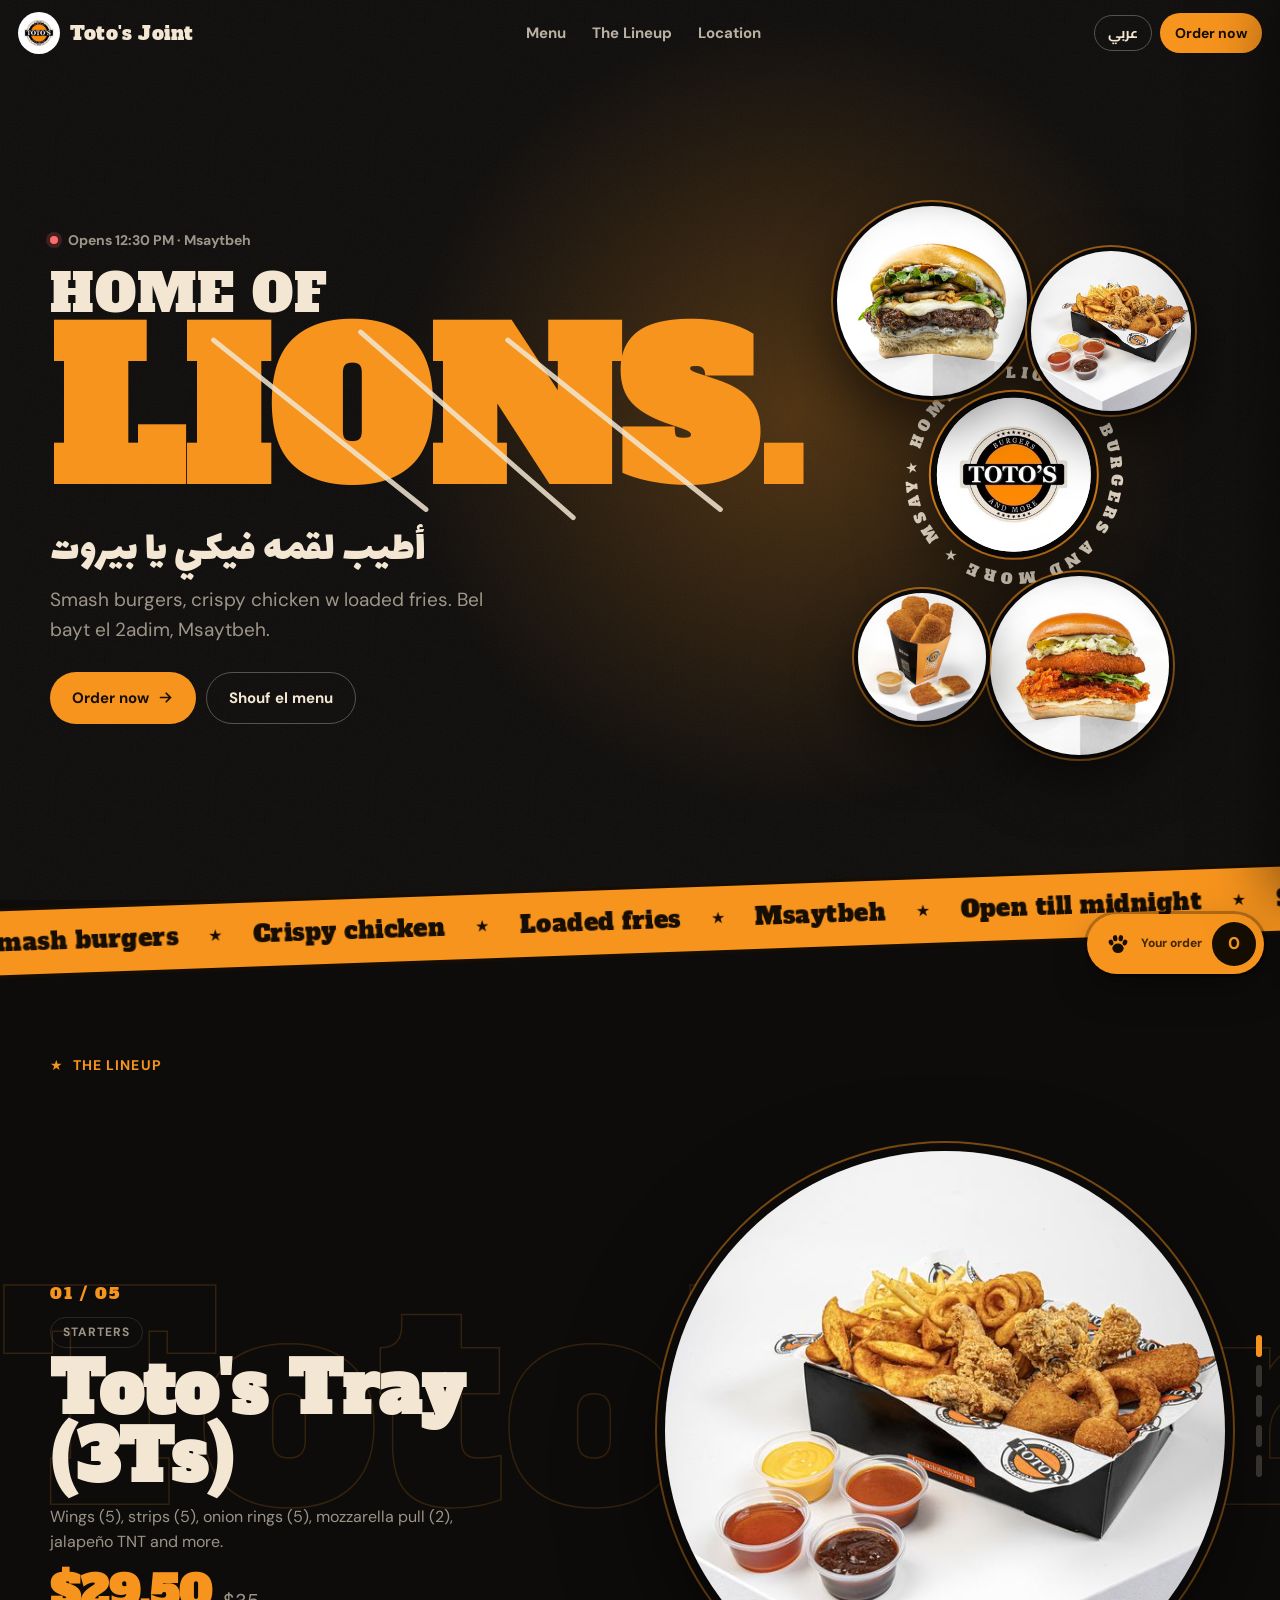
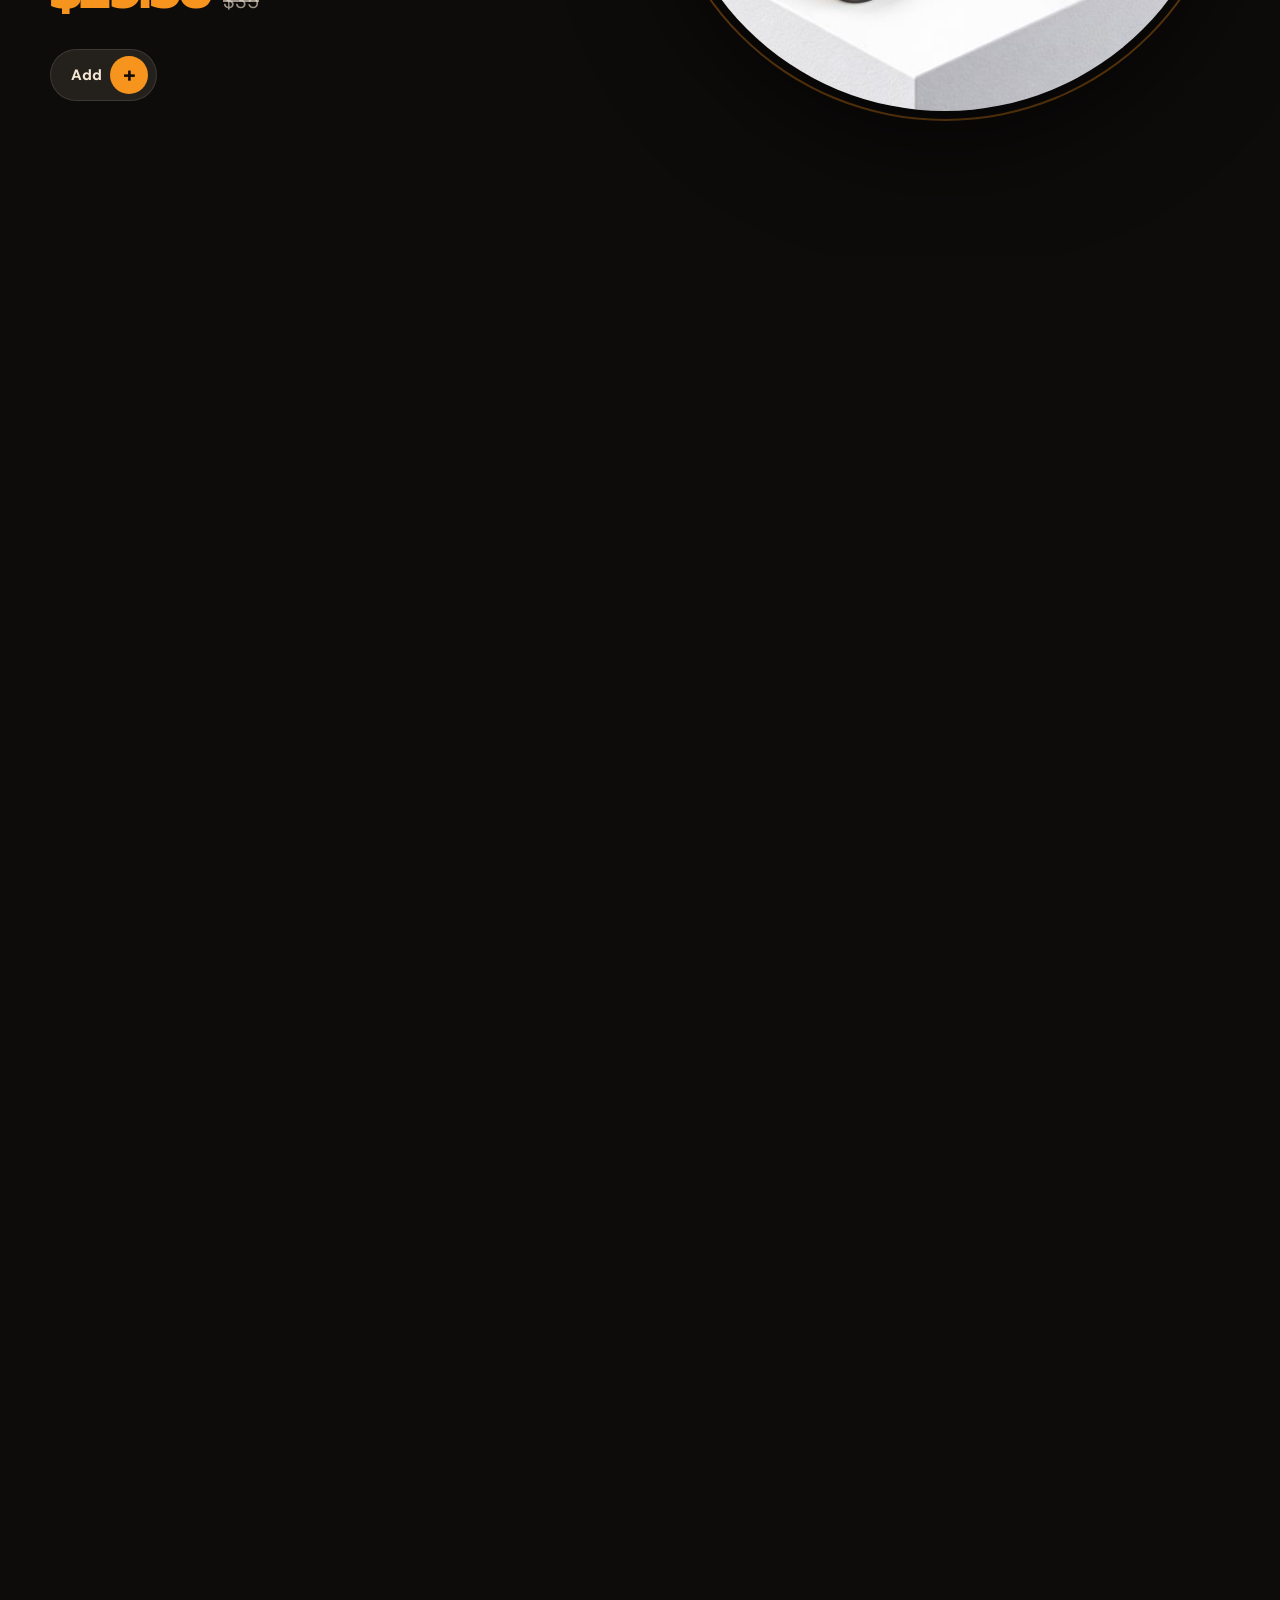
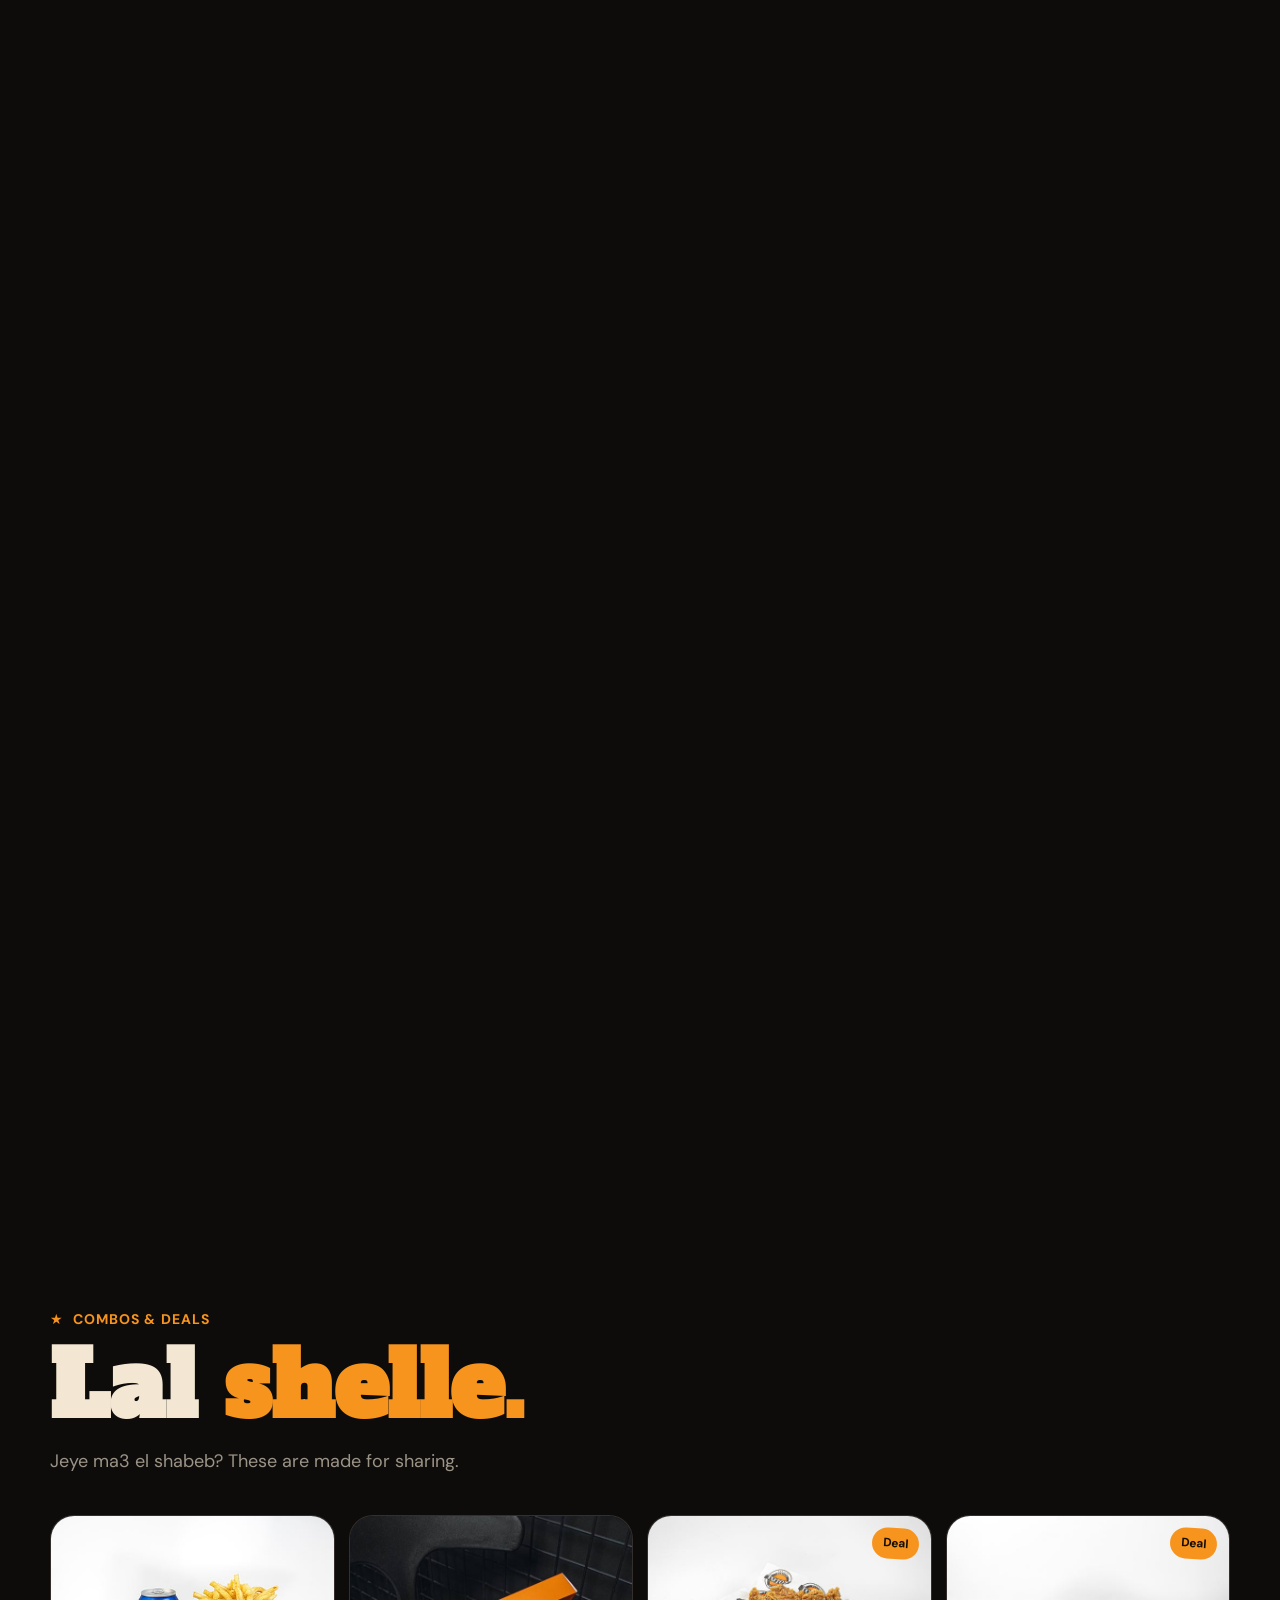
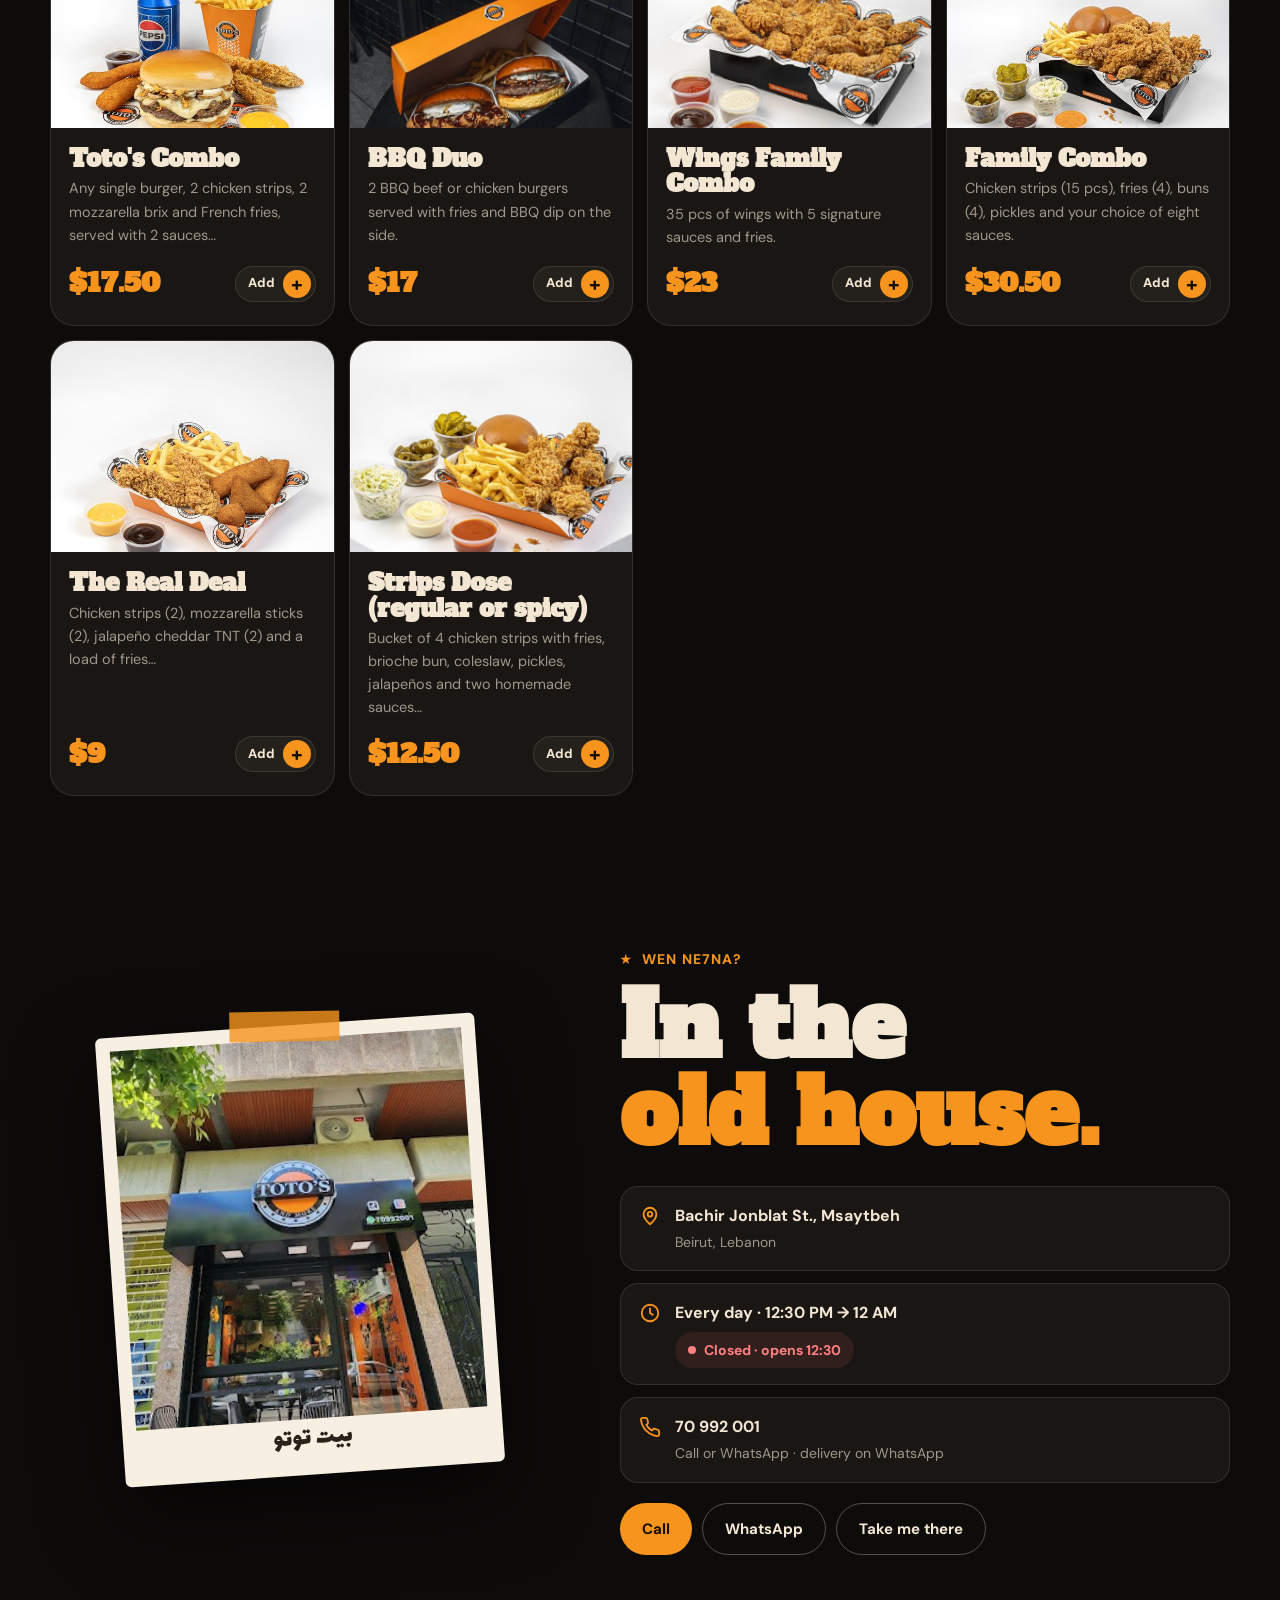
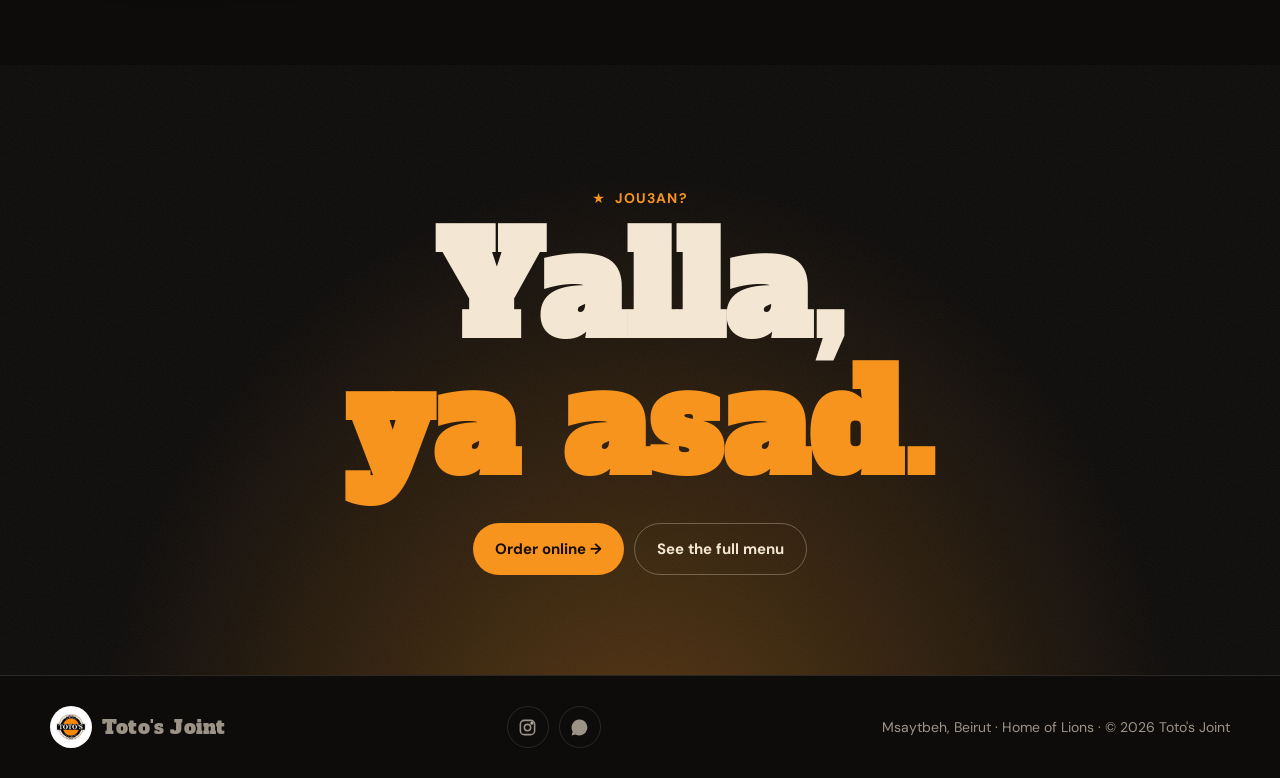
==== commit 26e57183: "Menu ordering (demo): +/- steppers, claw slash, cart, checkout with delivery, USD + LBP Co-Authored-" ====
--- a/index.html
+++ b/index.html
@@ -234,6 +234,8 @@
 @media (min-width:821px){.dock{display:none}}
 @media (prefers-reduced-motion:reduce){*{animation:none!important;transition:none!important}.lions .ch,.fade,.rv{opacity:1!important;transform:none!important}}
 </style>
+<link rel="stylesheet" href="assets/order.css">
+<link rel="stylesheet" href="assets/toto-order.css">
 </head>
 <body>
 
@@ -242,7 +244,7 @@
   <div class="links"><a href="#menu" data-go="menu" data-k="nMenu">Menu</a><a href="#" data-go="home" data-anchor="lineup" data-k="nLine">The Lineup</a><a href="#" data-go="home" data-anchor="location" data-k="nLoc">Location</a></div>
   <div class="navr">
     <button class="lang" id="lang">عربي</button>
-    <a class="btn or sm" href="https://take.app/totosjoint" target="_blank" rel="noopener" data-k="order">Order now</a>
+    <a class="btn or sm" href="#menu" data-go="menu" data-k="order">Order now</a>
   </div>
 </nav>
 
@@ -259,7 +261,7 @@
         <p class="slogan fade d1">أطيب لقمه فيكي يا بيروت</p>
         <p class="hsub fade d2" data-k="hsub">Smash burgers, crispy chicken w loaded fries. Bel bayt el 2adim, Msaytbeh.</p>
         <div class="ctas fade d3">
-          <a class="btn or" href="https://take.app/totosjoint" target="_blank" rel="noopener"><span data-k="order2">Order now</span> <svg viewBox="0 0 24 24" fill="none" stroke="currentColor" stroke-width="2.4" stroke-linecap="round"><path d="M5 12h14M13 6l6 6-6 6"/></svg></a>
+          <a class="btn or" href="#menu" data-go="menu"><span data-k="order2">Order now</span> <svg viewBox="0 0 24 24" fill="none" stroke="currentColor" stroke-width="2.4" stroke-linecap="round"><path d="M5 12h14M13 6l6 6-6 6"/></svg></a>
           <a class="btn gh" href="#menu" data-go="menu" data-k="seeMenu">Shouf el menu</a>
         </div>
       </div>
@@ -326,7 +328,7 @@
       <div class="eye rv" style="justify-content:center" data-k="ctaE">Jou3an?</div>
       <h2 class="h2 rv" data-k="ctaH">Yalla,<br><em>ya asad.</em></h2>
       <div class="ctas rv">
-        <a class="btn or" href="https://take.app/totosjoint" target="_blank" rel="noopener" data-k="orderOnline">Order online →</a>
+        <a class="btn or" href="#menu" data-go="menu" data-k="orderOnline">Order online →</a>
         <a class="btn gh" href="#menu" data-go="menu" data-k="seeMenu2">See the full menu</a>
       </div>
     </div>
@@ -338,7 +340,7 @@
     <div class="wrap">
       <div class="mhead">
         <div><div class="eye" data-k="mE">The Menu</div><h2 class="h2" data-k="mH">Na2e <em>asadak.</em></h2></div>
-        <a class="btn or" href="https://take.app/totosjoint" target="_blank" rel="noopener" data-k="order3">Order online →</a>
+        <a class="btn or" href="#menu" data-go="menu" data-k="order3">Order online →</a>
       </div>
       <div class="chipbar"><div class="chips" id="chips"></div></div>
       <div id="menuList"></div>
@@ -359,10 +361,11 @@
 </footer>
 
 <div class="dock" id="dock">
-  <a class="btn or" href="https://take.app/totosjoint" target="_blank" rel="noopener" data-k="order4">Order now</a>
+  <a class="btn or" href="#menu" data-go="menu" data-k="order4">Order now</a>
   <a class="btn gh" href="#menu" data-go="menu" data-k="dockMenu">Menu</a>
 </div>
 
+<script src="assets/order.js"></script>
 <script>
 (() => {
   const MENU = [{"cat": "Starters", "items": [{"n": "Wedges Fries", "p": 5.5, "u": "https://take.app/totosjoint/p/cmq9kig9t002304ky3je9minu", "o": null, "w": null, "d": "Seasoned wedges fries served with sauce of your choice."}, {"n": "Mozzarella PULL", "p": 8.0, "u": "https://take.app/totosjoint/p/cmkmmrrvh000t04jpld19mmh7", "o": null, "w": null, "d": "3 pcs of mozzarella pull dipped in GM or smoked BBQ, served with ranch dressing."}, {"n": "French Fries", "p": 4.0, "u": "https://take.app/totosjoint/p/cly8ms32t00017kapcyf640w8", "o": null, "w": null, "d": "Imported french fries served with ketchup."}, {"n": "Loaded Truffle", "p": 11.5, "u": "https://take.app/totosjoint/p/cmp1btyku000j07htmm1gwpx4", "o": null, "w": null, "d": "Imported fries with fresh mushrooms, caramelized onions, smashed beef patty (65 g), Emmental cheese…"}, {"n": "Curly Fries", "p": 6.0, "u": "https://take.app/totosjoint/p/cly8mtugu0006h8mcl61nbl1i", "o": null, "w": null, "d": "Seasoned curly fries served with honey mustard and cheddar cheese."}, {"n": "Jalapenos Cheddar TNT", "p": 5.5, "u": "https://take.app/totosjoint/p/clyh0nri8000odqln2ehoblhj", "o": null, "w": null, "d": "4 pcs, served with sauce of your choice."}, {"n": "Real Deal Curly Fries", "p": 11.5, "u": "https://take.app/totosjoint/p/cmugr4426002u0agm943k0x6k", "o": null, "w": null, "d": "Chicken strips (2), mozzarella sticks (2), jalapeño cheddar TNT (2) and a load of curly fries…"}, {"n": "Chicken Wings", "p": 7.5, "u": "https://take.app/totosjoint/p/clyhog1nu002yhr4f85n0jo4k", "o": null, "w": null, "d": "10 pcs dipped in your choice of sauces."}, {"n": "Wings Family Combo", "p": 23.0, "u": "https://take.app/totosjoint/p/cmpchlfve00030bj6kqapt95s", "o": null, "w": null, "d": "35 pcs of wings with 5 signature sauces and fries."}, {"n": "Triple Cheese Balls", "p": 5.5, "u": "https://take.app/totosjoint/p/cly8mw5w60022w01527o3786b", "o": null, "w": null, "d": "4 pieces, served with sauce of your choice."}, {"n": "Toto's Tray (3Ts)", "p": 29.5, "u": "https://take.app/totosjoint/p/cmq288f3z000m0ajhi6e8bd4x", "o": 35.0, "w": null, "d": "Wings (5), strips (5), onion rings (5), mozzarella pull (2), jalapeño TNT and more."}, {"n": "Loaded Fries", "p": 7.0, "u": "https://take.app/totosjoint/p/clyh0pze4001sv4e7whqvznzc", "o": null, "w": null, "d": "Imported french fries with honey mustard, ranch, cheddar cheese and homemade smoked BBQ."}, {"n": "Mozzarella Sticks", "p": 5.25, "u": "https://take.app/totosjoint/p/clyh0mfhw001tkmxgbux2i9r3", "o": null, "w": null, "d": "4 pcs, served with sauce of your choice."}, {"n": "Loaded Fries With Extra Chicken", "p": 10.5, "u": "https://take.app/totosjoint/p/clyhnng6e0004ni1k1j0z6w5w", "o": null, "w": null, "d": "Loaded fries with honey mustard, ranch, cheddar and homemade smoked BBQ, plus extra chicken."}, {"n": "The Real Deal", "p": 9.0, "u": "https://take.app/totosjoint/p/cly8myecc002030tigydu2a43", "o": null, "w": null, "d": "Chicken strips (2), mozzarella sticks (2), jalapeño cheddar TNT (2) and a load of fries…"}, {"n": "Onion Rings", "p": 5.0, "u": "https://take.app/totosjoint/p/cly8muxt0002h7un0dxgp480h", "o": null, "w": null, "d": "Served with homemade BBQ sauce."}, {"n": "Loaded Beef", "p": 10.5, "u": "https://take.app/totosjoint/p/cmp1c30qh000007jpxic0ii5i", "o": null, "w": null, "d": "Imported fries with smashed beef patty (65 g), cheddar slice, dill pickles, jalapeños, BBQ sauce…"}, {"n": "Finger Dynamite", "p": 3.0, "u": "https://take.app/totosjoint/p/cmtocnm3y00000agm2q8y66qg", "o": null, "w": null, "d": ""}, {"n": "Bang Bang Chicken", "p": 7.5, "u": "https://take.app/totosjoint/p/cly8mpwrc0039yryorajc9ocl", "o": null, "w": null, "d": ""}, {"n": "Bang Bang Shrimps", "p": 8.5, "u": "https://take.app/totosjoint/p/cly8mlrq6000s7un0qb9h16go", "o": null, "w": null, "d": ""}]}, {"cat": "New", "items": [{"n": "Limonata", "p": 4.0, "u": "https://take.app/totosjoint/p/cmruk39ie00020ajijiidhg4g", "o": null, "w": null, "d": ""}]}, {"cat": "Wraps & Ciabatta", "items": [{"n": "Mighty Munch Cheese Steak", "p": 11.0, "u": "https://take.app/totosjoint/p/cm09ts9jv001g3nffe3x05hnw", "o": null, "w": null, "d": "Grilled ribeye steak, caramelized onion, green peppers, fresh mushroom, mozzarella, Swiss…"}, {"n": "Beiruty Wrap", "p": 8.0, "u": "https://take.app/totosjoint/p/cm9hezen7000qjx042jdfm81i", "o": null, "w": null, "d": "180 g of grilled chicken, shredded iceberg, tomato, pickles and mozzarella cheese drizzle…"}]}, {"cat": "Chicken Burgers", "items": [{"n": "The GM", "p": 9.75, "u": "https://take.app/totosjoint/p/cly8meu0d000p2ah75i3f7o4w", "o": null, "w": null, "d": "Fried chicken breast, 150 g mozzarella patty, coleslaw, shredded iceberg, dill pickles, homemade mayo…"}, {"n": "Day Dreamer", "p": 9.5, "u": "https://take.app/totosjoint/p/clyj4xi6b000r13hm41i4drs7", "o": null, "w": null, "d": "Fried chicken breast, truffle sauce, dill pickles, Swiss cheese, parmesan, fresh mushrooms…"}, {"n": "The Cheesy", "p": 9.75, "u": "https://take.app/totosjoint/p/cly7pcj7b009ial9017q5rlhv", "o": null, "w": null, "d": "Fried chicken breast, mozzarella patty, melted cheddar, shredded iceberg, dill pickles and Toto's sauce…"}, {"n": "Dip It Honey Mustard", "p": 9.0, "u": "https://take.app/totosjoint/p/cly8mgv1k0005j3o9pfz55e29", "o": null, "w": null, "d": "Fried chicken breast dipped in homemade honey mustard, shredded iceberg, dill pickles, homemade mayo…"}, {"n": "Honey Glazed", "p": 9.0, "u": "https://take.app/totosjoint/p/clyj550nk000u6i61wgwx0qc0", "o": null, "w": null, "d": ""}, {"n": "Ranch Chicken", "p": 9.25, "u": "https://take.app/totosjoint/p/cm0uuse9t000dohwu8ks1xzsu", "o": null, "w": null, "d": ""}, {"n": "BBQ Chicken", "p": 8.5, "u": "https://take.app/totosjoint/p/clyhn9oeo002j11ukh0foko9l", "o": null, "w": null, "d": ""}, {"n": "Charcoaled Chicken", "p": 8.5, "u": "https://take.app/totosjoint/p/clyhnb1z6002jsrad7sy1n4eo", "o": null, "w": null, "d": ""}, {"n": "The Classic", "p": 8.5, "u": "https://take.app/totosjoint/p/clyhncv9s0006yq4lmpxe46ie", "o": null, "w": null, "d": ""}, {"n": "Nashville Hot Honey", "p": 9.0, "u": "https://take.app/totosjoint/p/cm9y3r3o2006ejt04bf6q2cno", "o": null, "w": null, "d": ""}, {"n": "Dynamite Chicken", "p": 9.0, "u": "https://take.app/totosjoint/p/cmk2qcgtx0017ky04dlhhy2on", "o": null, "w": null, "d": ""}, {"n": "Chicken Chipotle", "p": 9.75, "u": "https://take.app/totosjoint/p/cmr0gxbxc00010ahvykt95epw", "o": null, "w": null, "d": ""}]}, {"cat": "Beef Burgers", "items": [{"n": "Mushtruffle", "p": 10.5, "u": "https://take.app/totosjoint/p/clygag27g0001sovz3w81iyop", "o": null, "w": "125 g", "d": "Prime Angus beef patty, creamy mushtruffle gravy, Swiss cheese, caramelized onions…"}, {"n": "Signature Swiss", "p": 10.5, "u": "https://take.app/totosjoint/p/clyhox0x600069j7mome3acqn", "o": null, "w": "125 g", "d": "Prime Angus beef patty, crispy onions, grilled fresh mushrooms, Swiss and provolone cheese…"}, {"n": "The Chili", "p": 11.5, "u": "https://take.app/totosjoint/p/clygal7f6000cf1zvy7qrpsjp", "o": null, "w": "125 g", "d": "Prime Angus beef patty, cheddar cheese, shredded iceberg, tomato, homemade chili beef gravy…"}, {"n": "Triple Double Cheese", "p": 16.5, "u": "https://take.app/totosjoint/p/cmk2pss1d000rlh04n8jbgu8x", "o": null, "w": null, "d": "Triple prime Angus patties, 100 g cheddar cheese, dill pickles, Toto's sauce, brioche bun."}, {"n": "Smash It", "p": 9.5, "u": "https://take.app/totosjoint/p/clygam0e7000jf1zv835wpqca", "o": null, "w": "125 g", "d": ""}, {"n": "Double Cheese", "p": 13.5, "u": "https://take.app/totosjoint/p/clyj4l29u00dzn6tj4mczh3xg", "o": null, "w": "250 g", "d": ""}, {"n": "Say Cheese", "p": 10.75, "u": "https://take.app/totosjoint/p/clygannhu0009gshat9k7jd2t", "o": null, "w": "125 g", "d": ""}, {"n": "Vintage", "p": 9.25, "u": "https://take.app/totosjoint/p/clygajlw20003f1zvqv0w1ab3", "o": null, "w": "125 g", "d": ""}, {"n": "Pineapple Double Smash", "p": 10.75, "u": "https://take.app/totosjoint/p/cmgs9kzhx0005jp04tubl3kcg", "o": null, "w": null, "d": ""}, {"n": "The BBQ", "p": 9.0, "u": "https://take.app/totosjoint/p/clygaki1h003bajdeia5g0yxc", "o": null, "w": "125 g", "d": ""}, {"n": "Lebanese", "p": 7.75, "u": "https://take.app/totosjoint/p/clygah5xf0002qnz7ybu3phga", "o": null, "w": "125 g", "d": ""}]}, {"cat": "Meals", "items": [{"n": "Strips Dose (regular or spicy)", "p": 12.5, "u": "https://take.app/totosjoint/p/clyh0uj2m001h13fyc6yonq1w", "o": null, "w": null, "d": "Bucket of 4 chicken strips with fries, brioche bun, coleslaw, pickles, jalapeños and two homemade sauces…"}, {"n": "Family Combo", "p": 30.5, "u": "https://take.app/totosjoint/p/cmpfbg7tc00050bjgt7ox5qfm", "o": null, "w": null, "d": "Chicken strips (15 pcs), fries (4), buns (4), pickles and your choice of eight sauces."}]}, {"cat": "Combos", "items": [{"n": "Toto's Combo", "p": 17.5, "u": "https://take.app/totosjoint/p/cmk2q6zlq000hl1046uxmnpmn", "o": null, "w": null, "d": "Any single burger, 2 chicken strips, 2 mozzarella brix and French fries, served with 2 sauces…"}, {"n": "Wings Family Combo", "p": 23.0, "u": "https://take.app/totosjoint/p/cmpchlfve00030bj6kqapt95s", "o": null, "w": null, "d": "35 pcs of wings with 5 signature sauces and fries."}, {"n": "BBQ Duo", "p": 17.0, "u": "https://take.app/totosjoint/p/cmp1dx4qs000206kqi4kmmhdm", "o": null, "w": null, "d": "2 BBQ beef or chicken burgers served with fries and BBQ dip on the side."}, {"n": "Make It Combo (French fries)", "p": 4.5, "u": "https://take.app/totosjoint/p/clyhnxr1q0001x3922na908mw", "o": null, "w": null, "d": "French fries + soft drink."}, {"n": "Make It Combo (curly fries)", "p": 6.25, "u": "https://take.app/totosjoint/p/cmp1c9npx000007ktfy3chehu", "o": null, "w": null, "d": "Imported curly fries + soft drink."}, {"n": "Make It Combo (wedges, drink)", "p": 6.0, "u": "https://take.app/totosjoint/p/cmq9kyqsw005p04glvmbent49", "o": null, "w": null, "d": ""}]}, {"cat": "Dips", "items": [{"n": "Ranch Sauce", "p": 1.0, "u": "https://take.app/totosjoint/p/cly8n00vg002230tic9j9uniu", "o": null, "w": null, "d": ""}, {"n": "Honey Mustard Sauce", "p": 1.0, "u": "https://take.app/totosjoint/p/cly8n0pig0034iujxe8q171kq", "o": null, "w": null, "d": ""}, {"n": "BBQ Sauce", "p": 1.0, "u": "https://take.app/totosjoint/p/cly8n18ei0046yryodt95j2mn", "o": null, "w": null, "d": ""}, {"n": "Cheddar Sauce", "p": 1.0, "u": "https://take.app/totosjoint/p/clygaeglx000ecfcsjta41sau", "o": null, "w": null, "d": ""}, {"n": "Truffle Sauce", "p": 1.0, "u": "https://take.app/totosjoint/p/clygaq290003najde4t47mls8", "o": null, "w": null, "d": ""}, {"n": "Toto's Sauce", "p": 1.0, "u": "https://take.app/totosjoint/p/clygaqzzs00absg74h588a3il", "o": null, "w": null, "d": ""}, {"n": "GM Sauce", "p": 1.0, "u": "https://take.app/totosjoint/p/clygarm1w000icfcse3wl5nrd", "o": null, "w": null, "d": ""}, {"n": "BangBang Sauce", "p": 1.0, "u": "https://take.app/totosjoint/p/clygap73v00a2sg74xwjt4nph", "o": null, "w": null, "d": ""}, {"n": "Chipotle Sauce", "p": 1.0, "u": "https://take.app/totosjoint/p/cmule4doq001b0agmc6q9532e", "o": null, "w": null, "d": ""}, {"n": "Hot Honey Sauce", "p": 1.0, "u": "https://take.app/totosjoint/p/cmule6syd00000agm4l3arthe", "o": null, "w": null, "d": ""}]}, {"cat": "Drinks", "items": [{"n": "Soft Drinks (bottle)", "p": 1.0, "u": "https://take.app/totosjoint/p/cly8m0u5p0007a7xa00ej06mu", "o": null, "w": null, "d": ""}, {"n": "Soft Drinks (can)", "p": 1.5, "u": "https://take.app/totosjoint/p/clyho0b40001bhr4fqn79q29h", "o": null, "w": null, "d": ""}, {"n": "Iced Tea", "p": 1.5, "u": "https://take.app/totosjoint/p/clygz8pzd003k13gm2rfrex5j", "o": null, "w": null, "d": ""}, {"n": "Sparkling Water", "p": 1.5, "u": "https://take.app/totosjoint/p/clygz7sjw0016c4xx51gkz7gf", "o": null, "w": null, "d": ""}, {"n": "Small Water", "p": 0.5, "u": "https://take.app/totosjoint/p/clygz88zb0019c4xxtet6z4kn", "o": null, "w": null, "d": ""}]}];
@@ -370,6 +373,7 @@
   const EMO = { 'Starters': '🍟', 'New': '🍋', 'Wraps & Ciabatta': '🌯', 'Chicken Burgers': '🍔', 'Beef Burgers': '🍔', 'Meals': '🍗', 'Combos': '🍱', 'Dips': '🥣', 'Drinks': '🥤' };
   const all = {}; MENU.forEach(c => c.items.forEach(i => { all[i.n] = Object.assign({ cat: c.cat }, i); }));
   const usd = v => '$' + v.toFixed(2).replace(/\.00$/, '');
+  const oid = n => n.toLowerCase().replace(/[^a-z0-9]+/g, '-').replace(/^-|-$/g, '');
   const ph = (n, cls, emo) => PH[n] ? `<img class="${cls}" src="${PH[n]}" alt="${n}" loading="lazy">` : `<span class="${cls} e">${emo}</span>`;
 
   /* ---------- text ---------- */
@@ -409,7 +413,7 @@
     luT.innerHTML = LINE.map((n, i) => { const it = all[n];
       return `<div class="lu-txt" data-i="${i}"><div class="num en">0${i + 1} / 0${LINE.length}</div><span class="cat">${catName(it.cat)}</span><h3>${n}</h3><p class="en">${it.d}</p>
         <div class="price"><b>${usd(it.p)}</b>${it.o && it.o > it.p ? `<s>${usd(it.o)}</s>` : ''}</div>
-        <a class="btn or" href="${it.u}" target="_blank" rel="noopener">${T('orderThis')}</a></div>`; }).join('');
+        <div class="o-step o-big" data-oid="${oid(n)}"></div></div>`; }).join('');
     luP.innerHTML = LINE.map((n, i) => `<div class="lu-pic" data-i="${i}">${PH[n] ? `<img src="${PH[n]}" alt="${n}">` : EMO[all[n].cat]}</div>`).join('');
     luD.innerHTML = LINE.map(() => '<i></i>').join('');
     document.getElementById('lineup').style.setProperty('--n', LINE.length + .6);
@@ -432,18 +436,18 @@
   const COMBOS = ["Toto's Combo", 'BBQ Duo', 'Wings Family Combo', 'Family Combo', 'The Real Deal', 'Strips Dose (regular or spicy)'];
   function buildCombos() {
     document.getElementById('combosGrid').innerHTML = COMBOS.map(n => { const it = all[n];
-      return `<a class="cb rv in" href="${it.u}" target="_blank" rel="noopener"><div class="ph">${PH[n] ? `<img src="${PH[n]}" alt="${n}" loading="lazy">` : EMO[it.cat]}</div>
+      return `<div class="cb rv in" data-oimg><div class="ph">${PH[n] ? `<img src="${PH[n]}" alt="${n}" loading="lazy">` : EMO[it.cat]}</div>
         ${it.p >= 20 ? `<span class="stamp">${T('deal')}</span>` : ''}
-        <div class="bd"><h3>${n}</h3><p class="en">${it.d}</p><div class="row"><b>${usd(it.p)}</b><span class="btn or sm">+</span></div></div></a>`; }).join('');
+        <div class="bd"><h3>${n}</h3><p class="en">${it.d}</p><div class="row"><b>${usd(it.p)}</b><div class="o-step" data-oid="${oid(n)}"></div></div></div></div>`; }).join('');
   }
 
   /* ---------- menu page ---------- */
   function buildMenu() {
     document.getElementById('chips').innerHTML = MENU.map((c, i) => `<button class="chip${i ? '' : ' on'}" data-c="${i}">${catName(c.cat)}</button>`).join('');
     document.getElementById('menuList').innerHTML = MENU.map((c, i) => `<div class="mcat" id="mc${i}"><h3>${catName(c.cat)}</h3><div class="mlist">` +
-      c.items.map(it => `<a class="mi" href="${it.u}" target="_blank" rel="noopener">${ph(it.n, 'th', EMO[c.cat])}
+      c.items.map(it => `<div class="mi" data-oimg>${ph(it.n, 'th', EMO[c.cat])}
         <div class="tx"><h4>${it.n}${it.w ? `<small>${it.w}</small>` : ''}</h4>${it.d ? `<p>${it.d}</p>` : ''}</div>
-        <div class="pr"><b>${usd(it.p)}</b>${it.o && it.o > it.p ? `<s>${usd(it.o)}</s>` : ''}</div><span class="add">+</span></a>`).join('') + '</div></div>').join('');
+        <div class="pr"><b>${usd(it.p)}</b>${it.o && it.o > it.p ? `<s>${usd(it.o)}</s>` : ''}<div class="o-step" data-oid="${oid(it.n)}"></div></div></div>`).join('') + '</div></div>').join('');
   }
   document.getElementById('chips').addEventListener('click', e => {
     const b = e.target.closest('.chip'); if (!b) return;
@@ -478,7 +482,7 @@
     const ob = document.getElementById('openBadge'); ob.classList.toggle('closed', !isOpen); ob.lastElementChild.textContent = isOpen ? d.openNow : d.closedNow;
     const wa = 'https://wa.me/96170992001?text=' + encodeURIComponent(d.wa);
     document.querySelectorAll('[data-wa]').forEach(a => a.href = wa);
-    buildLineup(); buildCombos(); buildMenu(); syncChips();
+    buildLineup(); buildCombos(); buildMenu(); syncChips(); if (window.Order && Order.relabel) Order.relabel();
     try { localStorage.setItem('toto-lang', l); } catch (e) {}
   }
   document.getElementById('lang').addEventListener('click', () => apply(lang === 'en' ? 'ar' : 'en'));
@@ -515,6 +519,26 @@
   const io = new IntersectionObserver(es => es.forEach(e => { if (e.isIntersecting) { e.target.classList.add('in'); io.unobserve(e.target); } }), { threshold: .12 });
   document.querySelectorAll('.rv').forEach((el, i) => { el.style.transitionDelay = (i % 3) * 80 + 'ms'; io.observe(el); });
 
+  /* ---------- ordering (demo) ---------- */
+  const PAW = '<svg viewBox="0 0 24 24" fill="currentColor"><ellipse cx="12" cy="16" rx="5.2" ry="4.4"/><ellipse cx="5.6" cy="10.6" rx="2.1" ry="2.7" transform="rotate(-20 5.6 10.6)"/><ellipse cx="9.4" cy="6.6" rx="2.1" ry="2.8" transform="rotate(-6 9.4 6.6)"/><ellipse cx="14.6" cy="6.6" rx="2.1" ry="2.8" transform="rotate(6 14.6 6.6)"/><ellipse cx="18.4" cy="10.6" rx="2.1" ry="2.7" transform="rotate(20 18.4 10.6)"/></svg>';
+  function claw(src) {
+    const host = src && (src.closest('.mi, .cb, .lu-txt') || src); if (!host) return;
+    const c = document.createElement('span'); c.className = 'claw'; c.innerHTML = '<i></i><i></i><i></i>';
+    host.appendChild(c); setTimeout(() => c.remove(), 900);
+  }
+  Order.init({
+    key: 'toto-cart', base: 'usd', rate: 89500, delivery: 2,
+    lang: () => lang, fabIcon: PAW,
+    onAdd: (it, src) => claw(src),
+    onBrowse: () => { if (page !== 'menu') { location.hash = '#menu'; } },
+    emptyArt: '<div class="o-emo">🦁</div>',
+    doneArt: () => '<div class="o-emo o-pop">🦁</div>',
+    t: { en: { placed: 'Roar! Order in.', thanks: 'Sahtein', s2: 'Smashing it 🔥', deliveryNote: 'Delivery around Msaytbeh & Beirut.', pickupNote: 'Pick up from Bachir Jonblat St, Msaytbeh.' },
+         ar: { placed: 'وصل الطلب!', thanks: 'صحتين', s2: 'عم نسمَشها 🔥', deliveryNote: 'ديليفري بالمصيطبة وبيروت.', pickupNote: 'استلام من شارع بشير جنبلاط، المصيطبة.' } }
+  });
+  document.addEventListener('click', e => { const a = e.target.closest('a[data-go="menu"]'); if (a && page === 'menu' && a.classList.contains('or')) { e.preventDefault(); e.stopImmediatePropagation(); Order.open(); } }, true);
+  Order.register(Object.values(all).map(it => ({ id: oid(it.n), n: it.n, p: it.p, img: PH[it.n] || null, emo: EMO[it.cat] })));
+
   apply(lang); route();
 })();
 </script>
--- a/assets/order.css
+++ b/assets/order.css
@@ -0,0 +1,86 @@
+/* order engine: themed via --o-* variables */
+:root{--o-bg:#141110;--o-card:#1f1a18;--o-card2:#2a2320;--o-ink:#f6eee8;--o-mute:#a99a92;--o-acc:#f7941d;--o-acc-ink:#140d06;--o-line:rgba(255,255,255,.09);--o-head:inherit;--o-r:18px}
+.o-step{display:inline-flex;align-items:center;gap:0;height:40px;border-radius:999px;background:var(--o-card2);border:1px solid var(--o-line);overflow:hidden;flex:none;direction:ltr;transition:background .25s,box-shadow .25s}
+.o-step.on{background:var(--o-acc);color:var(--o-acc-ink);box-shadow:0 6px 18px -6px var(--o-acc)}
+.o-step button{appearance:none;border:0;background:none;color:inherit;font:inherit;cursor:pointer;height:100%;display:inline-flex;align-items:center;justify-content:center;-webkit-tap-highlight-color:transparent}
+.o-step .o-add{gap:8px;padding:0 6px 0 16px;font-weight:800;font-size:14px;color:var(--o-ink)}
+.o-step .o-add i{font-style:normal;width:30px;height:30px;border-radius:50%;background:var(--o-acc);color:var(--o-acc-ink);display:grid;place-items:center;font-size:20px;line-height:1;transition:transform .25s}
+.o-step .o-add:hover i{transform:rotate(90deg)}
+.o-step .o-m,.o-step .o-p{width:40px;font-size:22px;font-weight:800}
+.o-step .o-q,.o-step b.o-q{min-width:22px;text-align:center;font-weight:900;font-size:16px!important;color:inherit!important;font-family:inherit!important;line-height:1}
+.o-step button:active{transform:scale(.88)}
+.o-pop{animation:oPop .35s cubic-bezier(.3,1.8,.5,1)}
+@keyframes oPop{0%{transform:scale(.5)}100%{transform:scale(1)}}
+.o-usd{font-weight:900}.o-lbp{display:block;font-size:.72em;color:var(--o-mute);font-weight:600;white-space:nowrap}
+
+.o-fly{position:fixed;left:0;top:0;width:60px;height:60px;z-index:200;pointer-events:none;display:grid;place-items:center;font-size:40px;border-radius:50%;overflow:hidden;box-shadow:0 10px 30px rgba(0,0,0,.4)}
+.o-fly img{width:100%;height:100%;object-fit:cover}
+
+.o-fab{position:fixed;z-index:120;bottom:calc(16px + env(safe-area-inset-bottom));inset-inline-end:16px;display:flex;align-items:center;gap:10px;height:60px;padding:0 8px 0 18px;border:0;border-radius:999px;background:var(--o-acc);color:var(--o-acc-ink);font:inherit;font-weight:800;cursor:pointer;box-shadow:0 14px 40px -10px rgba(0,0,0,.6),0 0 0 3px rgba(0,0,0,.25);transform:translateY(150%);transition:transform .45s cubic-bezier(.2,1.4,.4,1)}
+[dir=rtl] .o-fab{padding:0 18px 0 8px}
+.o-has .o-fab{transform:none}
+.o-fab svg{width:24px;height:24px;flex:none}
+.o-fab .o-fl{display:flex;flex-direction:column;line-height:1.1;text-align:start}
+.o-fab .o-fl span{font-size:12px;opacity:.8}.o-fab .o-fl b{font-size:16px}
+.o-fab i{font-style:normal;min-width:44px;height:44px;border-radius:50%;background:var(--o-acc-ink);color:var(--o-acc);display:grid;place-items:center;font-size:17px}
+.o-fab.o-bump{animation:oBump .5s cubic-bezier(.3,1.8,.5,1)}
+@keyframes oBump{30%{transform:scale(1.12) rotate(-3deg)}60%{transform:scale(.96) rotate(2deg)}}
+@media (max-width:640px){.o-fab{inset-inline:12px;justify-content:space-between}}
+
+.o-veil{position:fixed;inset:0;z-index:140;background:rgba(0,0,0,.55);backdrop-filter:blur(4px);-webkit-backdrop-filter:blur(4px);opacity:0;pointer-events:none;transition:opacity .35s}
+.o-sheet{position:fixed;z-index:150;top:0;bottom:0;inset-inline-end:0;width:min(440px,100%);background:var(--o-bg);color:var(--o-ink);display:flex;flex-direction:column;transform:translateX(105%);transition:transform .45s cubic-bezier(.2,.9,.2,1);box-shadow:-30px 0 60px rgba(0,0,0,.5)}
+[dir=rtl] .o-sheet{transform:translateX(-105%)}
+.o-open .o-veil{opacity:1;pointer-events:auto}.o-open .o-sheet{transform:none}
+.o-open body{overflow:hidden}
+@media (max-width:640px){.o-sheet,[dir=rtl] .o-sheet{top:auto;height:92svh;width:100%;border-radius:26px 26px 0 0;transform:translateY(105%)}}
+.o-hd{display:flex;align-items:center;gap:10px;padding:18px 20px;border-bottom:1px solid var(--o-line)}
+.o-hd h3{font-family:var(--o-head);font-size:26px;line-height:1;margin:0}
+.o-demo{font-size:10px;font-weight:900;letter-spacing:.12em;padding:3px 8px;border-radius:6px;border:1px dashed var(--o-mute);color:var(--o-mute)}
+.o-x{margin-inline-start:auto;width:40px;height:40px;border-radius:50%;border:1px solid var(--o-line);background:var(--o-card);color:var(--o-ink);font-size:16px;cursor:pointer}
+.o-body{flex:1;overflow:auto;padding:16px 20px 20px;overscroll-behavior:contain}
+.o-ft{padding:14px 20px calc(14px + env(safe-area-inset-bottom));border-top:1px solid var(--o-line)}
+.o-cta{width:100%;height:58px;border:0;border-radius:16px;background:var(--o-acc);color:var(--o-acc-ink);font:inherit;font-weight:900;font-size:17px;display:flex;align-items:center;justify-content:space-between;padding:0 20px;cursor:pointer;transition:transform .15s}
+.o-cta:only-child:not(:has(b)){justify-content:center}
+.o-cta:active{transform:scale(.97)}
+.o-rows{display:grid;gap:10px}
+.o-row{display:flex;align-items:center;gap:12px;background:var(--o-card);border:1px solid var(--o-line);border-radius:var(--o-r);padding:10px;animation:oIn .35s ease both}
+@keyframes oIn{from{opacity:0;transform:translateY(8px)}}
+.o-th{width:54px;height:54px;border-radius:12px;overflow:hidden;flex:none;background:var(--o-card2);display:grid;place-items:center;font-size:28px}
+.o-th img{width:100%;height:100%;object-fit:cover}
+.o-ri{flex:1;min-width:0}.o-ri b{display:block;font-size:15px;line-height:1.3}.o-ri small{color:var(--o-mute);font-size:12px}
+.o-row .o-step{height:36px}.o-row .o-step .o-m,.o-row .o-step .o-p{width:34px}
+.o-mode{display:grid;grid-template-columns:1fr 1fr;gap:6px;background:var(--o-card);border:1px solid var(--o-line);border-radius:14px;padding:5px;margin-top:18px}
+.o-mode button{height:44px;border:0;border-radius:10px;background:none;color:var(--o-ink);font:inherit;font-weight:800;font-size:14px;cursor:pointer;transition:background .2s,color .2s}
+.o-mode button.on{background:var(--o-acc);color:var(--o-acc-ink)}
+.o-note{color:var(--o-mute);font-size:13px;margin:8px 4px 0}
+.o-lbl{display:block;font-weight:800;font-size:13px;margin:16px 2px 6px}
+.o-in{width:100%;background:var(--o-card);border:1px solid var(--o-line);border-radius:12px;padding:12px 14px;color:var(--o-ink);font:inherit;font-size:16px;outline:none}
+.o-in:focus{border-color:var(--o-acc)}
+select.o-in{appearance:none}
+.o-tot{margin-top:18px;background:var(--o-card);border:1px solid var(--o-line);border-radius:var(--o-r);padding:14px 16px;display:grid;gap:8px;font-size:14px}
+.o-tot>div{display:flex;justify-content:space-between;align-items:baseline;gap:10px}
+.o-tot small{color:var(--o-mute);font-size:12px}
+.o-grand{border-top:1px dashed var(--o-line);padding-top:10px;font-size:17px;font-weight:900}
+.o-grand>span:last-child{text-align:end}.o-grand b{display:block;font-size:22px;color:var(--o-acc)}.o-grand small{display:block}
+.o-pay{text-align:center;margin-top:12px;color:var(--o-mute);font-size:14px}.o-pay b{color:var(--o-ink)}
+.o-err{color:#ff7a6b;font-weight:800;text-align:center;min-height:20px;margin-top:8px;font-size:14px}
+.o-back{background:none;border:0;color:var(--o-mute);font:inherit;font-weight:800;cursor:pointer;padding:0}
+[dir=rtl] .o-back{transform:scaleX(1)}
+.o-empty,.o-done{text-align:center;padding:30px 10px}
+.o-emo{font-size:72px;line-height:1}
+.o-empty b{display:block;font-family:var(--o-head);font-size:24px;margin-top:10px}.o-empty p{color:var(--o-mute)}
+.o-done h4{font-family:var(--o-head);font-size:30px;margin:12px 0 4px}
+.o-no{color:var(--o-mute)}.o-no b{color:var(--o-acc);font-size:18px}
+.o-track{list-style:none;margin:22px auto 0;padding:0;display:grid;gap:0;max-width:280px;text-align:start}
+.o-track li{display:flex;align-items:center;gap:12px;padding:8px 0;color:var(--o-mute);position:relative;font-weight:700;transition:color .3s}
+.o-track li i{width:22px;height:22px;border-radius:50%;border:2px solid var(--o-line);flex:none;transition:all .3s;background:var(--o-bg);position:relative;z-index:1}
+.o-track li:not(:last-child)::after{content:"";position:absolute;inset-inline-start:10px;top:30px;height:calc(100% - 22px);width:2px;background:var(--o-line)}
+.o-track li.ok{color:var(--o-ink)}.o-track li.ok i{background:var(--o-acc);border-color:var(--o-acc)}
+.o-track li.now{color:var(--o-ink)}.o-track li.now i{border-color:var(--o-acc);animation:oPulse 1s infinite}
+@keyframes oPulse{50%{box-shadow:0 0 0 7px rgba(255,255,255,.08)}}
+.o-sum{display:flex;justify-content:space-between;margin-top:20px;background:var(--o-card);border-radius:14px;padding:12px 16px}
+.o-demo-n{color:var(--o-mute);font-size:12px;margin-top:14px}
+.o-toast{position:fixed;z-index:210;left:50%;bottom:96px;transform:translate(-50%,20px);background:var(--o-ink);color:var(--o-bg);font-weight:800;padding:10px 18px;border-radius:999px;opacity:0;pointer-events:none;white-space:nowrap}
+.o-toast.on{animation:oToast 2.2s ease both}
+@keyframes oToast{10%,85%{opacity:1;transform:translate(-50%,0)}100%{opacity:0;transform:translate(-50%,-10px)}}
+@media (prefers-reduced-motion:reduce){.o-fab,.o-sheet,.o-veil{transition:none}}
--- a/assets/toto-order.css
+++ b/assets/toto-order.css
@@ -0,0 +1,31 @@
+:root{--o-bg:#0e0c0b;--o-card:#191614;--o-card2:#24201c;--o-ink:#f3e7d3;--o-mute:rgba(243,231,211,.6);--o-acc:#f7941d;--o-acc-ink:#160d03;--o-line:rgba(243,231,211,.12);--o-head:var(--slab)}
+.o-hd h3,.o-done h4,.o-empty b{font-weight:400}
+
+/* menu rows */
+.mi{position:relative;border-radius:18px;padding:14px 10px;margin:0 -10px;border-bottom-color:transparent;transition:background .25s}
+.mi::after{content:"";position:absolute;left:10px;right:10px;bottom:0;height:1px;background:var(--line)}
+.mi:hover{background:rgba(247,148,29,.05)}
+.mi:has(.o-step.on){background:radial-gradient(120% 140% at 0% 50%,rgba(247,148,29,.18),transparent 70%)}
+html[dir=rtl] .mi:has(.o-step.on){background:radial-gradient(120% 140% at 100% 50%,rgba(247,148,29,.18),transparent 70%)}
+.mi .th{transition:transform .45s cubic-bezier(.2,1.5,.4,1),box-shadow .3s}
+.mi:hover .th{transform:rotate(-4deg) scale(1.06)}
+.mi:has(.o-step.on) .th{box-shadow:0 0 0 2px var(--or),0 10px 30px -8px rgba(247,148,29,.6)}
+.mi .pr{display:flex;flex-direction:column;align-items:flex-end;gap:6px}
+html[dir=rtl] .mi .pr{align-items:flex-start}
+.mi .pr .o-step,.cb .o-step{height:36px}
+.mi .pr .o-step .o-add,.cb .o-step .o-add{padding:0 4px 0 12px;font-size:13px}
+.mi .pr .o-step .o-add i,.cb .o-step .o-add i{width:28px;height:28px}
+.mi .pr .o-step .o-m,.mi .pr .o-step .o-p,.cb .o-step .o-m,.cb .o-step .o-p{width:34px}
+.cb:has(.o-step.on){border-color:var(--or);box-shadow:0 20px 60px -20px rgba(247,148,29,.5)}
+.lu-txt .o-big{height:52px;margin-top:14px}
+.lu-txt .o-big .o-add{padding:0 8px 0 20px;font-size:15px}
+.lu-txt .o-big .o-add i{width:38px;height:38px;font-size:22px}
+.lu-txt .o-big .o-m,.lu-txt .o-big .o-p{width:50px;font-size:24px}.lu-txt .o-big .o-q{font-size:19px;min-width:28px}
+
+/* lion claw slash on add */
+.claw{position:absolute;inset:0;pointer-events:none;z-index:4;overflow:hidden;border-radius:inherit}
+.claw i{position:absolute;top:-20%;width:5px;height:140%;border-radius:4px;background:linear-gradient(var(--or),#fff4e0 50%,var(--or));box-shadow:0 0 12px rgba(247,148,29,.8);transform:rotate(28deg) scaleY(0);transform-origin:50% 0;animation:claw .8s cubic-bezier(.2,.9,.3,1) forwards}
+.claw i:nth-child(1){left:38%}.claw i:nth-child(2){left:50%;animation-delay:.05s}.claw i:nth-child(3){left:62%;animation-delay:.1s}
+@keyframes claw{0%{transform:rotate(28deg) scaleY(0);opacity:1}35%{transform:rotate(28deg) scaleY(1);opacity:1}100%{transform:rotate(28deg) scaleY(1);opacity:0}}
+.o-fab svg{width:26px;height:26px}
+.o-has .dock{opacity:0;pointer-events:none;transform:translateY(120%)}
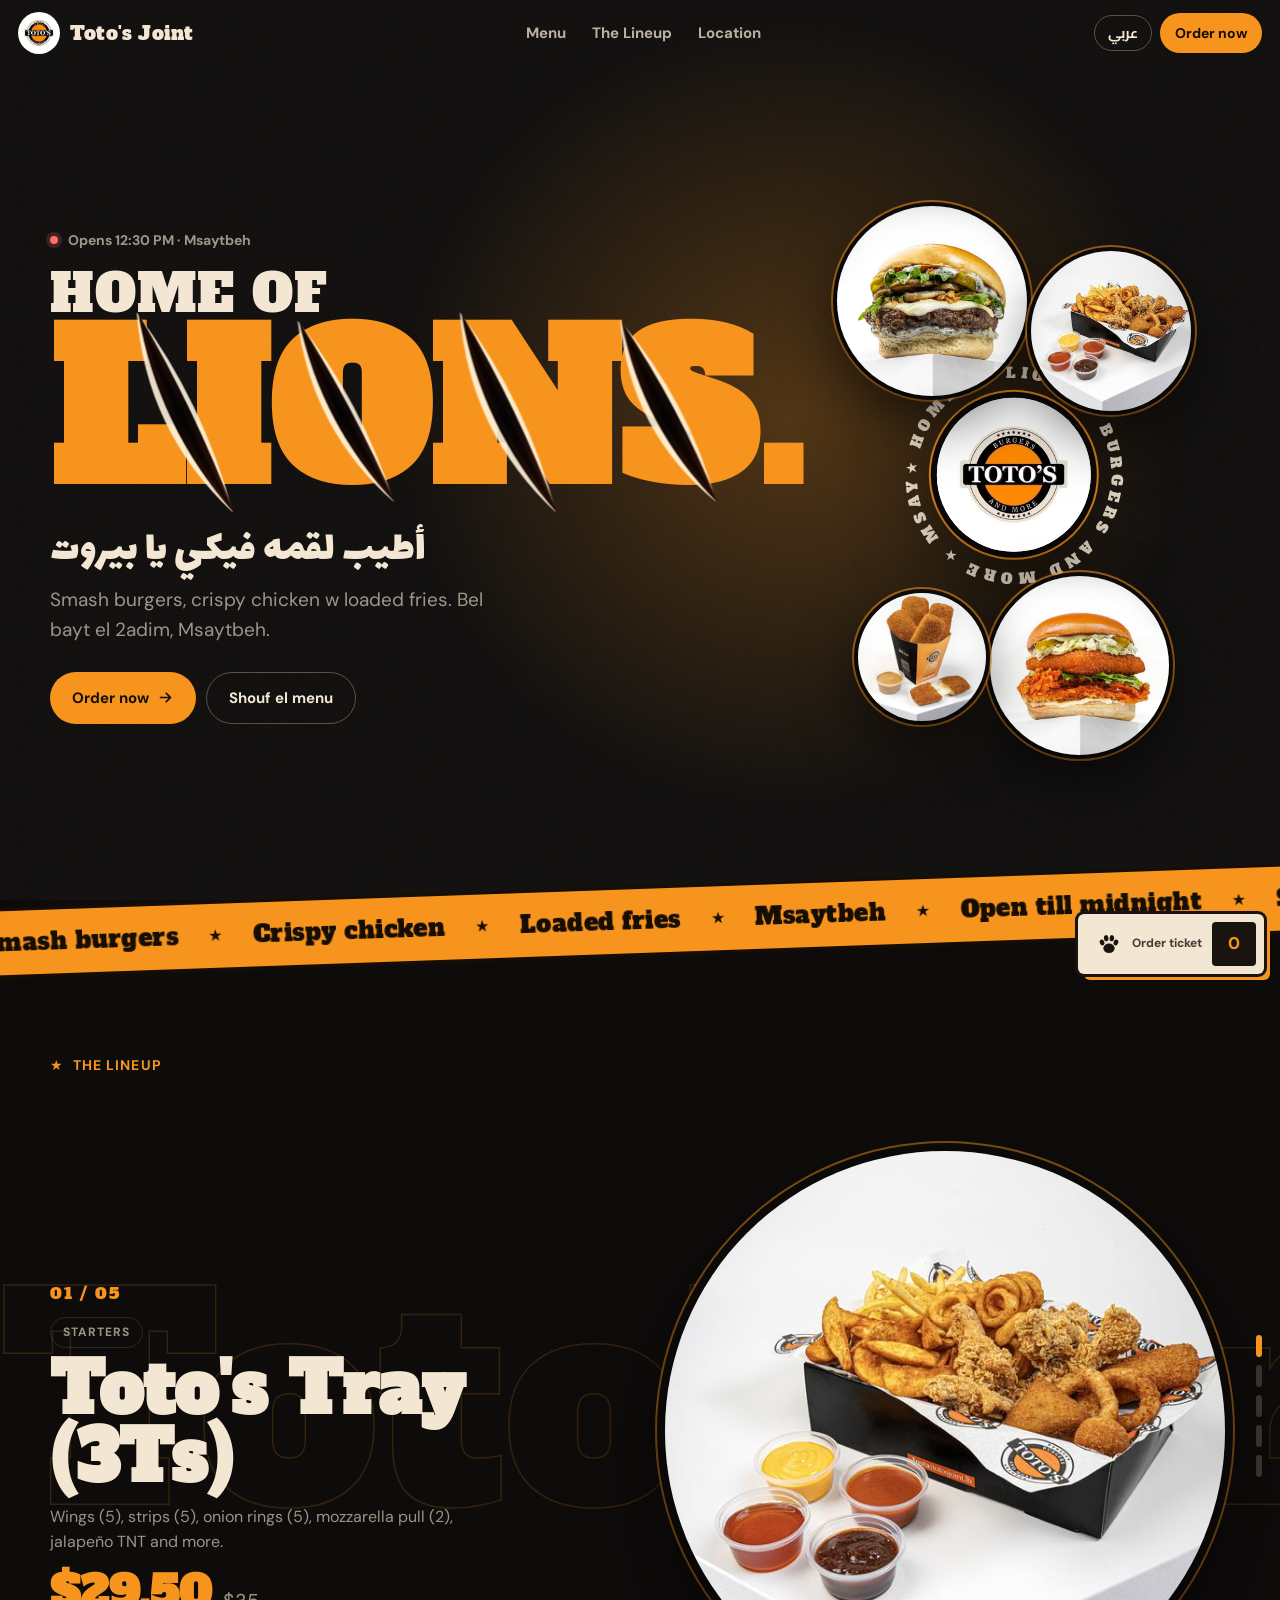
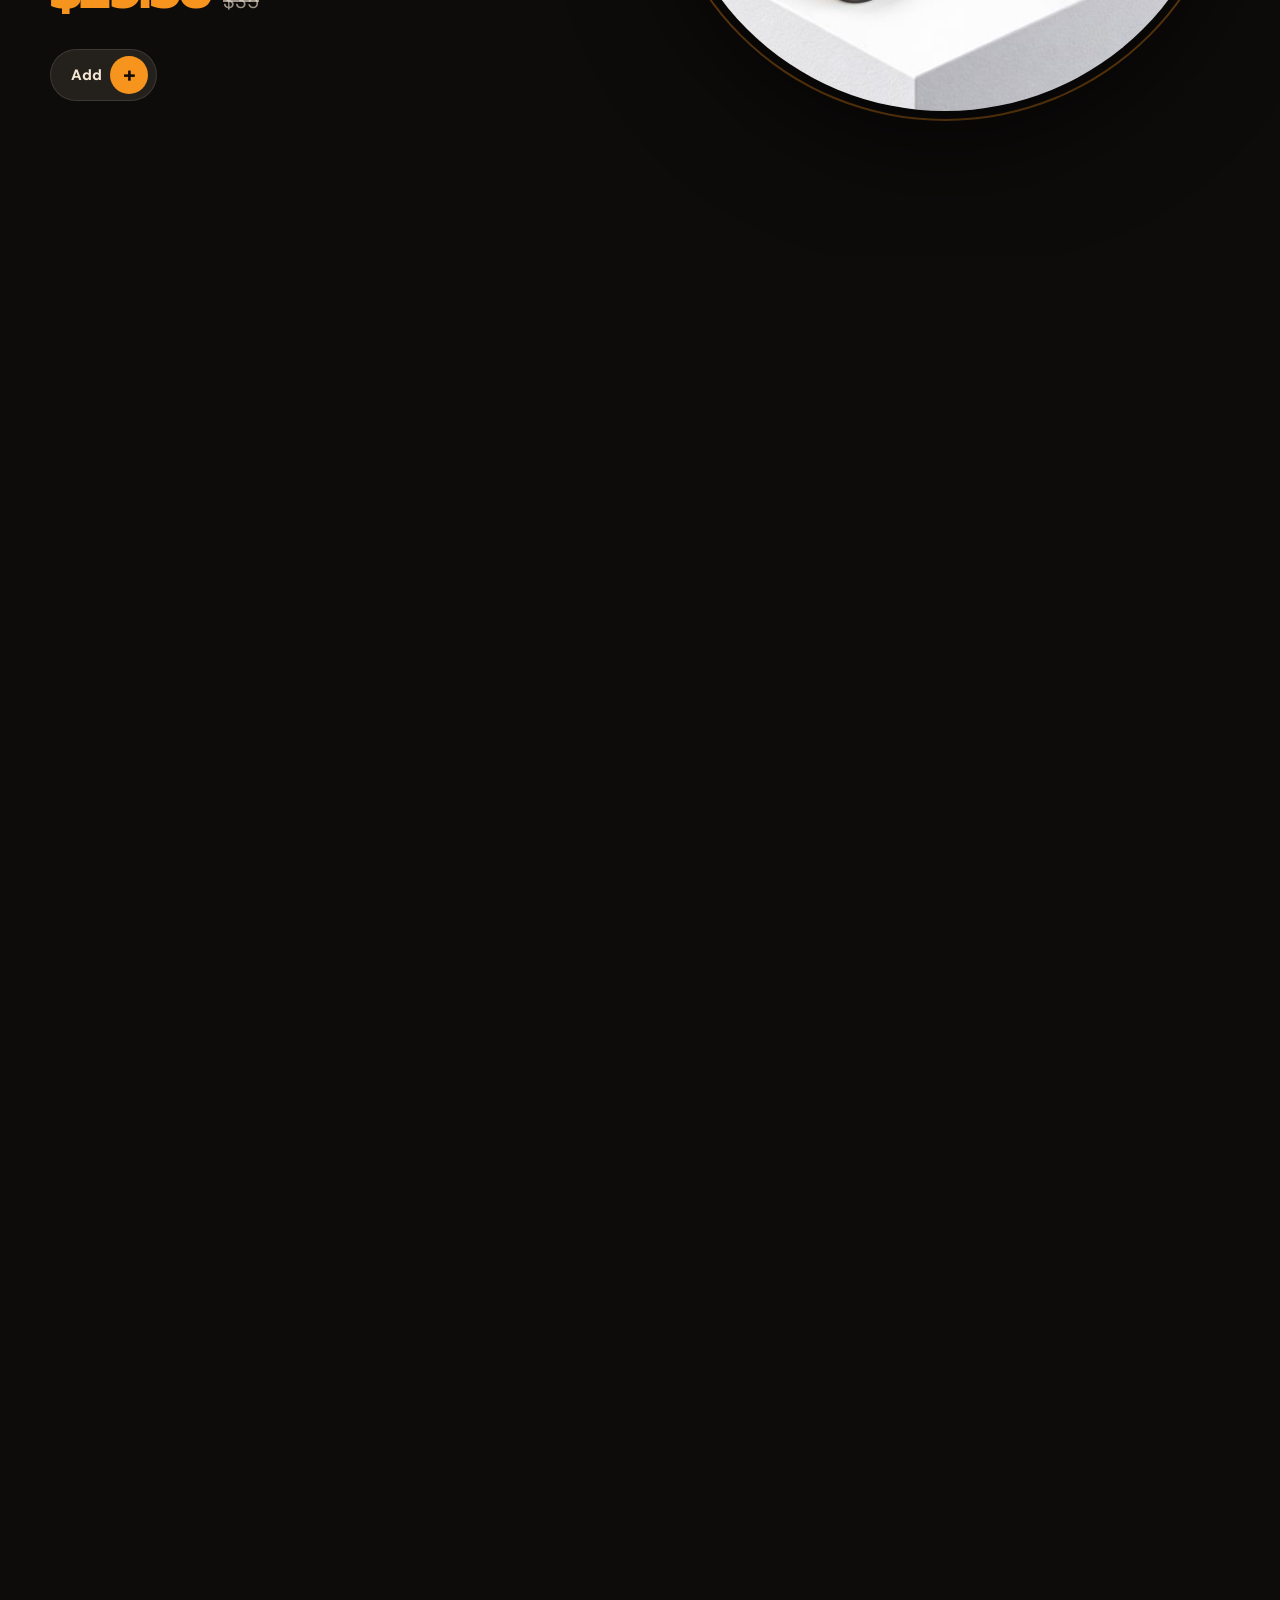
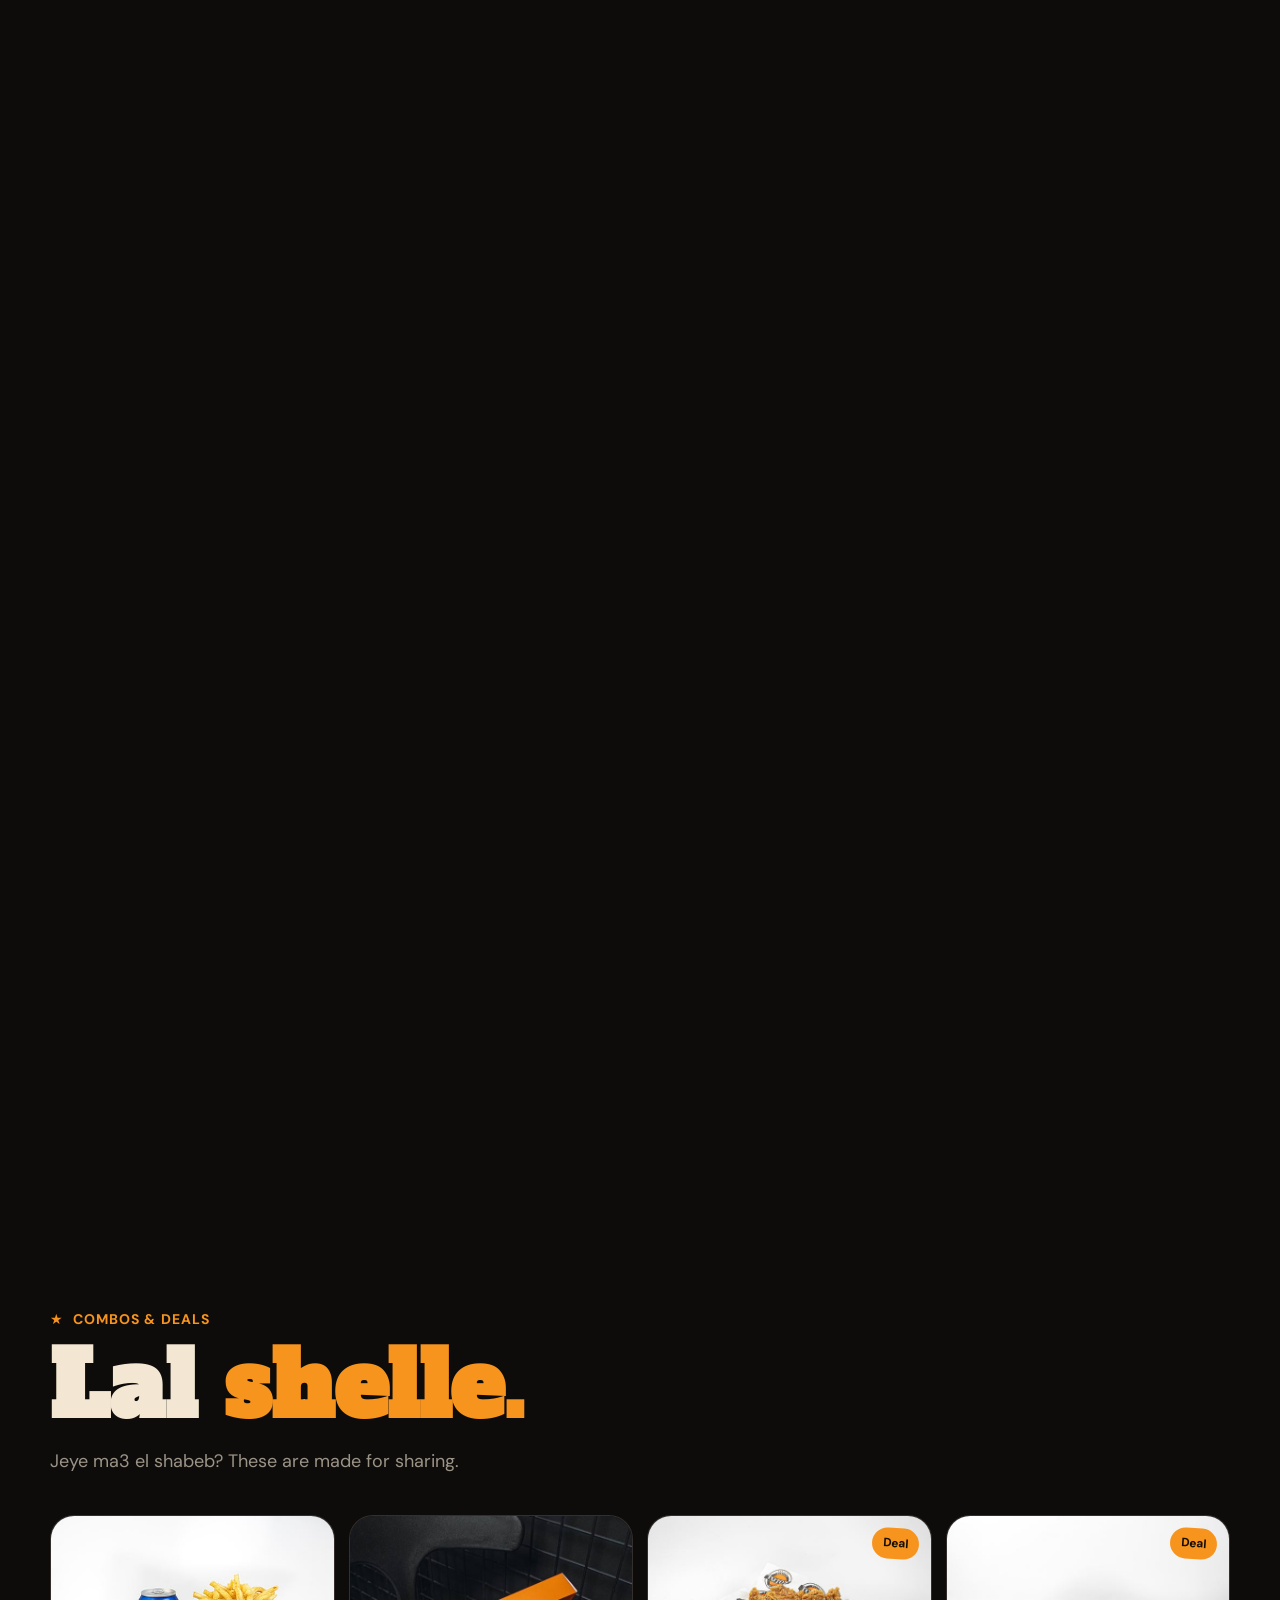
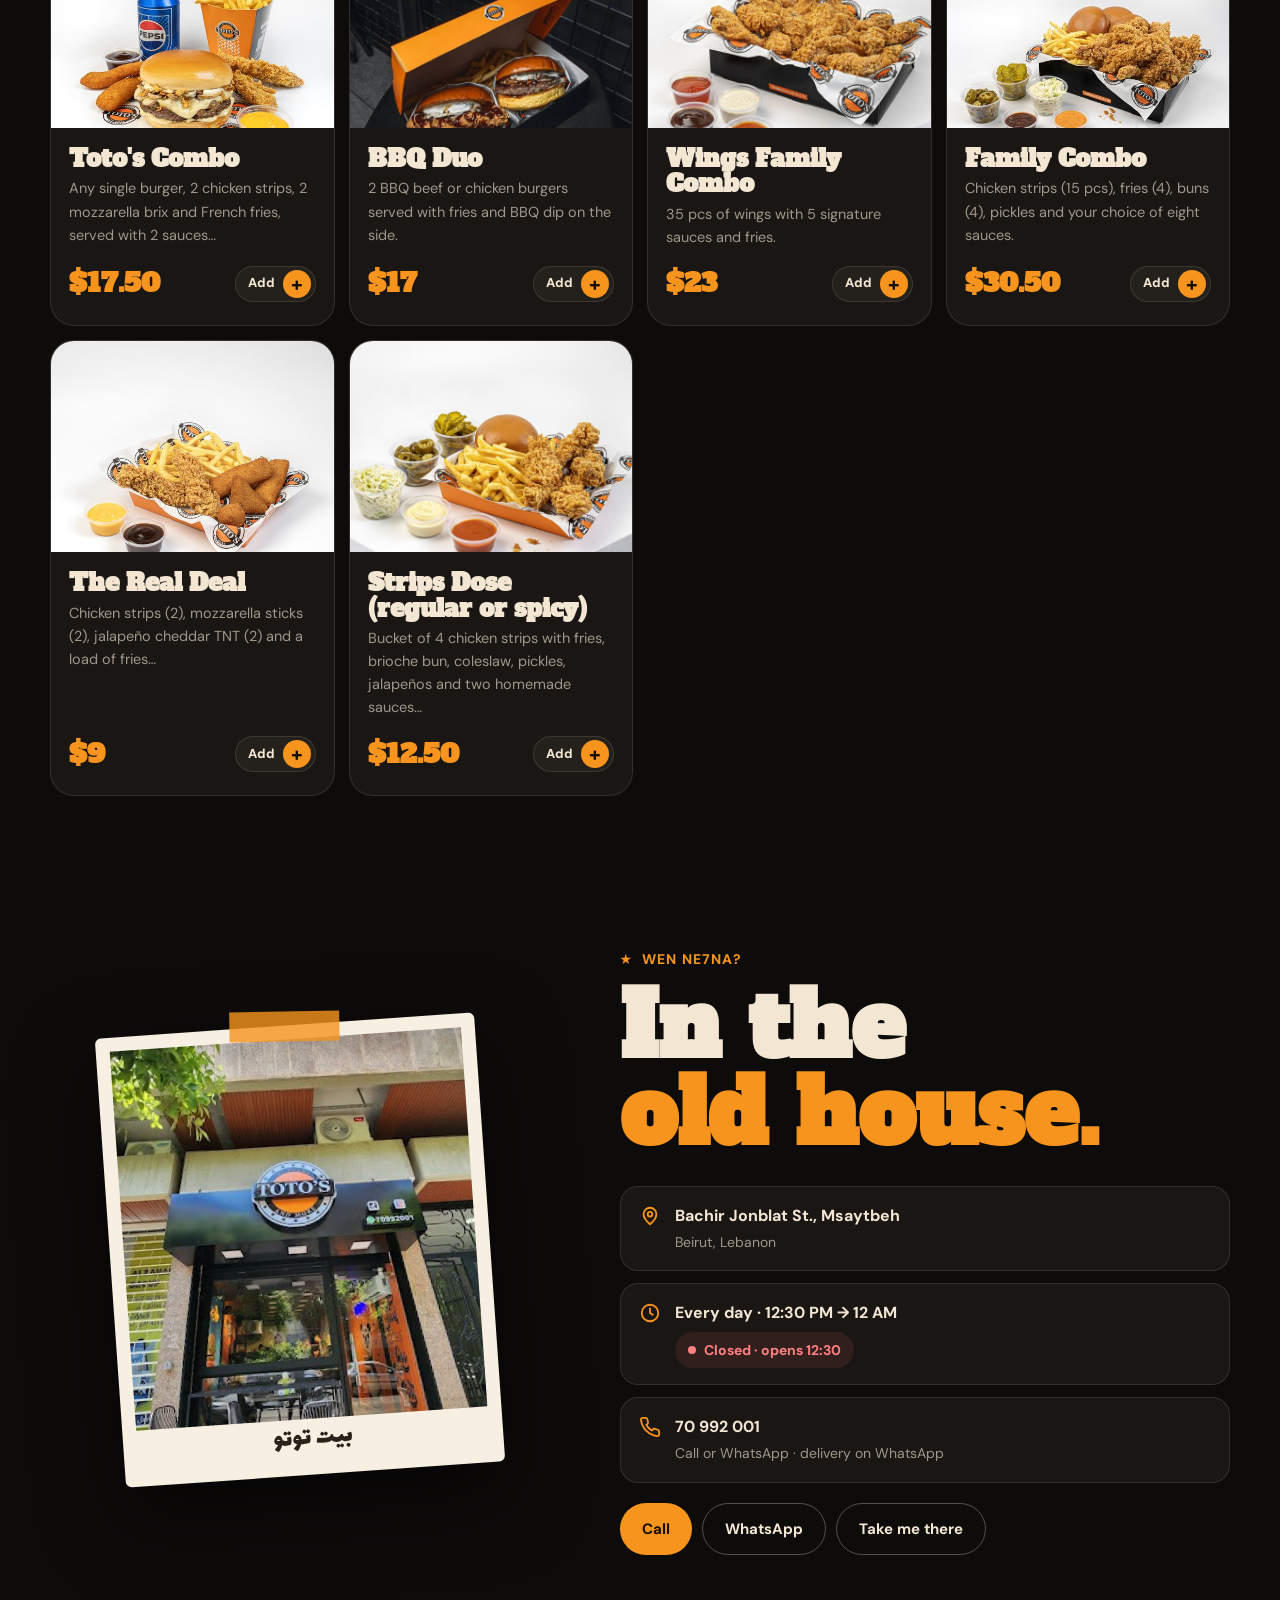
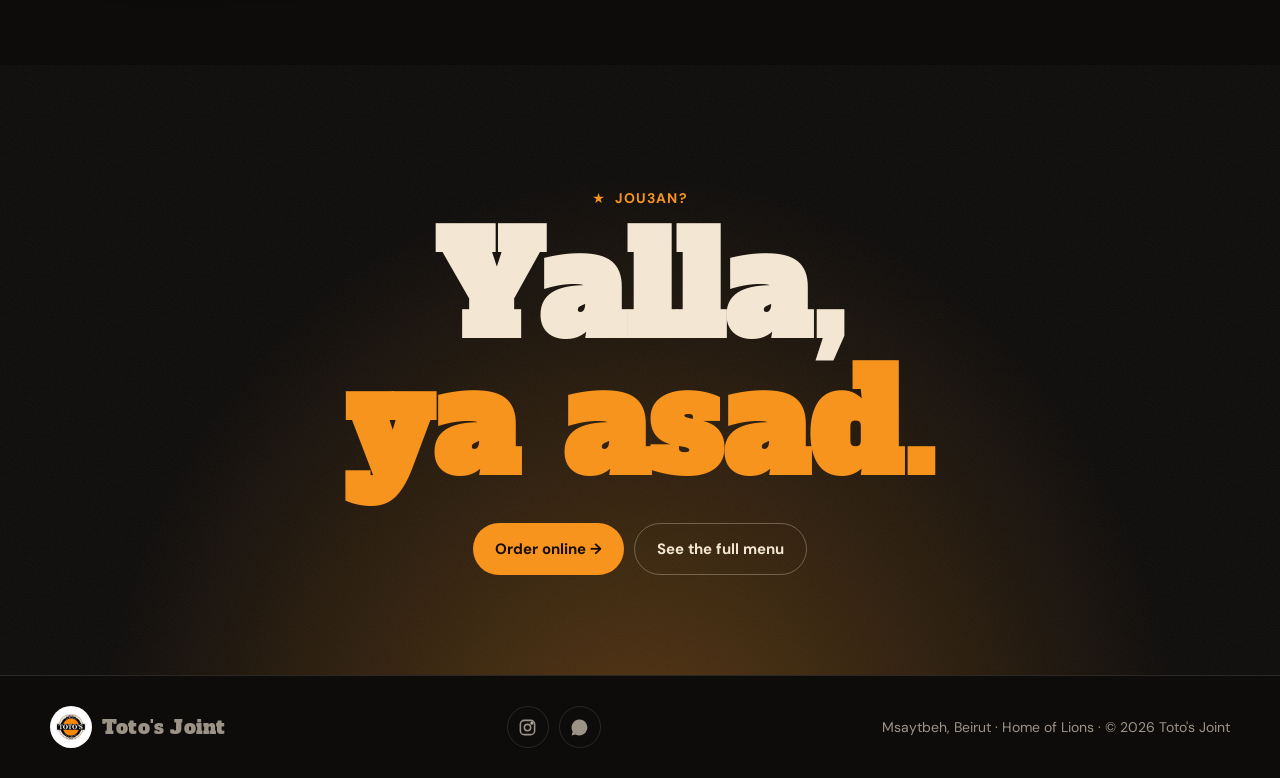
==== commit 266f4049: "Real lion claw gashes (hero + add), paper order-ticket checkout, dine-in, no emojis Co-Authored-By: " ====
--- a/index.html
+++ b/index.html
@@ -65,11 +65,10 @@
 .lions .ch{display:inline-block;opacity:0;transform:translateY(40px) scale(.6)}
 .lions.go .ch{animation:roar .55s cubic-bezier(.2,1.5,.4,1) forwards}
 @keyframes roar{60%{opacity:1;transform:translateY(-8px) scale(1.12)}100%{opacity:1;transform:none}}
-.claw{position:absolute;inset:-6% -4%;width:108%;height:112%;pointer-events:none;overflow:visible}
-.claw path{fill:none;stroke:var(--cream);stroke-width:5;vector-effect:non-scaling-stroke;stroke-linecap:round;stroke-dasharray:600;stroke-dashoffset:600;opacity:.85}
-.lions.go .claw path{animation:scratch .28s cubic-bezier(.6,0,.3,1) forwards}
-.lions.go .claw path:nth-child(1){animation-delay:.95s}.lions.go .claw path:nth-child(2){animation-delay:1.02s}.lions.go .claw path:nth-child(3){animation-delay:1.09s}
-@keyframes scratch{to{stroke-dashoffset:0}}
+.claw{position:absolute;inset:-8% -3%;width:106%;height:116%;pointer-events:none;overflow:visible}
+.gash .mk{fill:none;stroke:#fff;stroke-linecap:round;stroke-dasharray:1;stroke-dashoffset:1}
+.gash.go .mk{animation:gashDraw .2s cubic-bezier(.7,0,.3,1) forwards}
+@keyframes gashDraw{to{stroke-dashoffset:0}}
 .hero.shake .hgrid{animation:shake .35s linear 1.05s}
 @keyframes shake{20%{translate:-6px 3px}40%{translate:5px -4px}60%{translate:-3px 2px}80%{translate:2px -1px}}
 .slogan{font-family:var(--ar);font-size:clamp(28px,4vw,44px);line-height:1.3;color:var(--cream);margin:18px 0 6px;direction:rtl;text-align:start}
@@ -256,7 +255,7 @@
         <p class="kick fade d0" id="kick"><i></i><span id="kickTxt"></span></p>
         <div class="home-of fade d0" data-k="homeOf">HOME OF</div>
         <h1 class="lions" id="lions" dir="ltr" aria-label="Lions"><span class="w"></span>
-          <svg class="claw" viewBox="0 0 100 100" preserveAspectRatio="none"><path d="M20 8 L46 92"/><path d="M38 4 L64 96"/><path d="M56 8 L82 92"/></svg>
+          <svg class="claw gash" id="lclaw" aria-hidden="true"></svg>
         </h1>
         <p class="slogan fade d1">أطيب لقمه فيكي يا بيروت</p>
         <p class="hsub fade d2" data-k="hsub">Smash burgers, crispy chicken w loaded fries. Bel bayt el 2adim, Msaytbeh.</p>
@@ -271,10 +270,10 @@
             <text><textPath href="#ring">★ HOME OF LIONS ★ BURGERS AND MORE ★ MSAYTBEH BEIRUT </textPath></text></svg>
           <div class="logo"><img src="assets/logo.jpg" alt=""></div>
         </div>
-        <div class="food f1" data-d="1.2" data-ph="Mushtruffle">🍔</div>
-        <div class="food f2" data-d="-.8" data-ph="Toto's Tray (3Ts)">🍗</div>
-        <div class="food f3" data-d="1.6" data-ph="The GM">🍟</div>
-        <div class="food f4" data-d="-1.2" data-ph="Mozzarella PULL">🧀</div>
+        <div class="food f1" data-d="1.2" data-ph="Mushtruffle"></div>
+        <div class="food f2" data-d="-.8" data-ph="Toto's Tray (3Ts)"></div>
+        <div class="food f3" data-d="1.6" data-ph="The GM"></div>
+        <div class="food f4" data-d="-1.2" data-ph="Mozzarella PULL"></div>
       </div>
     </div>
   </header>
@@ -370,7 +369,7 @@
 (() => {
   const MENU = [{"cat": "Starters", "items": [{"n": "Wedges Fries", "p": 5.5, "u": "https://take.app/totosjoint/p/cmq9kig9t002304ky3je9minu", "o": null, "w": null, "d": "Seasoned wedges fries served with sauce of your choice."}, {"n": "Mozzarella PULL", "p": 8.0, "u": "https://take.app/totosjoint/p/cmkmmrrvh000t04jpld19mmh7", "o": null, "w": null, "d": "3 pcs of mozzarella pull dipped in GM or smoked BBQ, served with ranch dressing."}, {"n": "French Fries", "p": 4.0, "u": "https://take.app/totosjoint/p/cly8ms32t00017kapcyf640w8", "o": null, "w": null, "d": "Imported french fries served with ketchup."}, {"n": "Loaded Truffle", "p": 11.5, "u": "https://take.app/totosjoint/p/cmp1btyku000j07htmm1gwpx4", "o": null, "w": null, "d": "Imported fries with fresh mushrooms, caramelized onions, smashed beef patty (65 g), Emmental cheese…"}, {"n": "Curly Fries", "p": 6.0, "u": "https://take.app/totosjoint/p/cly8mtugu0006h8mcl61nbl1i", "o": null, "w": null, "d": "Seasoned curly fries served with honey mustard and cheddar cheese."}, {"n": "Jalapenos Cheddar TNT", "p": 5.5, "u": "https://take.app/totosjoint/p/clyh0nri8000odqln2ehoblhj", "o": null, "w": null, "d": "4 pcs, served with sauce of your choice."}, {"n": "Real Deal Curly Fries", "p": 11.5, "u": "https://take.app/totosjoint/p/cmugr4426002u0agm943k0x6k", "o": null, "w": null, "d": "Chicken strips (2), mozzarella sticks (2), jalapeño cheddar TNT (2) and a load of curly fries…"}, {"n": "Chicken Wings", "p": 7.5, "u": "https://take.app/totosjoint/p/clyhog1nu002yhr4f85n0jo4k", "o": null, "w": null, "d": "10 pcs dipped in your choice of sauces."}, {"n": "Wings Family Combo", "p": 23.0, "u": "https://take.app/totosjoint/p/cmpchlfve00030bj6kqapt95s", "o": null, "w": null, "d": "35 pcs of wings with 5 signature sauces and fries."}, {"n": "Triple Cheese Balls", "p": 5.5, "u": "https://take.app/totosjoint/p/cly8mw5w60022w01527o3786b", "o": null, "w": null, "d": "4 pieces, served with sauce of your choice."}, {"n": "Toto's Tray (3Ts)", "p": 29.5, "u": "https://take.app/totosjoint/p/cmq288f3z000m0ajhi6e8bd4x", "o": 35.0, "w": null, "d": "Wings (5), strips (5), onion rings (5), mozzarella pull (2), jalapeño TNT and more."}, {"n": "Loaded Fries", "p": 7.0, "u": "https://take.app/totosjoint/p/clyh0pze4001sv4e7whqvznzc", "o": null, "w": null, "d": "Imported french fries with honey mustard, ranch, cheddar cheese and homemade smoked BBQ."}, {"n": "Mozzarella Sticks", "p": 5.25, "u": "https://take.app/totosjoint/p/clyh0mfhw001tkmxgbux2i9r3", "o": null, "w": null, "d": "4 pcs, served with sauce of your choice."}, {"n": "Loaded Fries With Extra Chicken", "p": 10.5, "u": "https://take.app/totosjoint/p/clyhnng6e0004ni1k1j0z6w5w", "o": null, "w": null, "d": "Loaded fries with honey mustard, ranch, cheddar and homemade smoked BBQ, plus extra chicken."}, {"n": "The Real Deal", "p": 9.0, "u": "https://take.app/totosjoint/p/cly8myecc002030tigydu2a43", "o": null, "w": null, "d": "Chicken strips (2), mozzarella sticks (2), jalapeño cheddar TNT (2) and a load of fries…"}, {"n": "Onion Rings", "p": 5.0, "u": "https://take.app/totosjoint/p/cly8muxt0002h7un0dxgp480h", "o": null, "w": null, "d": "Served with homemade BBQ sauce."}, {"n": "Loaded Beef", "p": 10.5, "u": "https://take.app/totosjoint/p/cmp1c30qh000007jpxic0ii5i", "o": null, "w": null, "d": "Imported fries with smashed beef patty (65 g), cheddar slice, dill pickles, jalapeños, BBQ sauce…"}, {"n": "Finger Dynamite", "p": 3.0, "u": "https://take.app/totosjoint/p/cmtocnm3y00000agm2q8y66qg", "o": null, "w": null, "d": ""}, {"n": "Bang Bang Chicken", "p": 7.5, "u": "https://take.app/totosjoint/p/cly8mpwrc0039yryorajc9ocl", "o": null, "w": null, "d": ""}, {"n": "Bang Bang Shrimps", "p": 8.5, "u": "https://take.app/totosjoint/p/cly8mlrq6000s7un0qb9h16go", "o": null, "w": null, "d": ""}]}, {"cat": "New", "items": [{"n": "Limonata", "p": 4.0, "u": "https://take.app/totosjoint/p/cmruk39ie00020ajijiidhg4g", "o": null, "w": null, "d": ""}]}, {"cat": "Wraps & Ciabatta", "items": [{"n": "Mighty Munch Cheese Steak", "p": 11.0, "u": "https://take.app/totosjoint/p/cm09ts9jv001g3nffe3x05hnw", "o": null, "w": null, "d": "Grilled ribeye steak, caramelized onion, green peppers, fresh mushroom, mozzarella, Swiss…"}, {"n": "Beiruty Wrap", "p": 8.0, "u": "https://take.app/totosjoint/p/cm9hezen7000qjx042jdfm81i", "o": null, "w": null, "d": "180 g of grilled chicken, shredded iceberg, tomato, pickles and mozzarella cheese drizzle…"}]}, {"cat": "Chicken Burgers", "items": [{"n": "The GM", "p": 9.75, "u": "https://take.app/totosjoint/p/cly8meu0d000p2ah75i3f7o4w", "o": null, "w": null, "d": "Fried chicken breast, 150 g mozzarella patty, coleslaw, shredded iceberg, dill pickles, homemade mayo…"}, {"n": "Day Dreamer", "p": 9.5, "u": "https://take.app/totosjoint/p/clyj4xi6b000r13hm41i4drs7", "o": null, "w": null, "d": "Fried chicken breast, truffle sauce, dill pickles, Swiss cheese, parmesan, fresh mushrooms…"}, {"n": "The Cheesy", "p": 9.75, "u": "https://take.app/totosjoint/p/cly7pcj7b009ial9017q5rlhv", "o": null, "w": null, "d": "Fried chicken breast, mozzarella patty, melted cheddar, shredded iceberg, dill pickles and Toto's sauce…"}, {"n": "Dip It Honey Mustard", "p": 9.0, "u": "https://take.app/totosjoint/p/cly8mgv1k0005j3o9pfz55e29", "o": null, "w": null, "d": "Fried chicken breast dipped in homemade honey mustard, shredded iceberg, dill pickles, homemade mayo…"}, {"n": "Honey Glazed", "p": 9.0, "u": "https://take.app/totosjoint/p/clyj550nk000u6i61wgwx0qc0", "o": null, "w": null, "d": ""}, {"n": "Ranch Chicken", "p": 9.25, "u": "https://take.app/totosjoint/p/cm0uuse9t000dohwu8ks1xzsu", "o": null, "w": null, "d": ""}, {"n": "BBQ Chicken", "p": 8.5, "u": "https://take.app/totosjoint/p/clyhn9oeo002j11ukh0foko9l", "o": null, "w": null, "d": ""}, {"n": "Charcoaled Chicken", "p": 8.5, "u": "https://take.app/totosjoint/p/clyhnb1z6002jsrad7sy1n4eo", "o": null, "w": null, "d": ""}, {"n": "The Classic", "p": 8.5, "u": "https://take.app/totosjoint/p/clyhncv9s0006yq4lmpxe46ie", "o": null, "w": null, "d": ""}, {"n": "Nashville Hot Honey", "p": 9.0, "u": "https://take.app/totosjoint/p/cm9y3r3o2006ejt04bf6q2cno", "o": null, "w": null, "d": ""}, {"n": "Dynamite Chicken", "p": 9.0, "u": "https://take.app/totosjoint/p/cmk2qcgtx0017ky04dlhhy2on", "o": null, "w": null, "d": ""}, {"n": "Chicken Chipotle", "p": 9.75, "u": "https://take.app/totosjoint/p/cmr0gxbxc00010ahvykt95epw", "o": null, "w": null, "d": ""}]}, {"cat": "Beef Burgers", "items": [{"n": "Mushtruffle", "p": 10.5, "u": "https://take.app/totosjoint/p/clygag27g0001sovz3w81iyop", "o": null, "w": "125 g", "d": "Prime Angus beef patty, creamy mushtruffle gravy, Swiss cheese, caramelized onions…"}, {"n": "Signature Swiss", "p": 10.5, "u": "https://take.app/totosjoint/p/clyhox0x600069j7mome3acqn", "o": null, "w": "125 g", "d": "Prime Angus beef patty, crispy onions, grilled fresh mushrooms, Swiss and provolone cheese…"}, {"n": "The Chili", "p": 11.5, "u": "https://take.app/totosjoint/p/clygal7f6000cf1zvy7qrpsjp", "o": null, "w": "125 g", "d": "Prime Angus beef patty, cheddar cheese, shredded iceberg, tomato, homemade chili beef gravy…"}, {"n": "Triple Double Cheese", "p": 16.5, "u": "https://take.app/totosjoint/p/cmk2pss1d000rlh04n8jbgu8x", "o": null, "w": null, "d": "Triple prime Angus patties, 100 g cheddar cheese, dill pickles, Toto's sauce, brioche bun."}, {"n": "Smash It", "p": 9.5, "u": "https://take.app/totosjoint/p/clygam0e7000jf1zv835wpqca", "o": null, "w": "125 g", "d": ""}, {"n": "Double Cheese", "p": 13.5, "u": "https://take.app/totosjoint/p/clyj4l29u00dzn6tj4mczh3xg", "o": null, "w": "250 g", "d": ""}, {"n": "Say Cheese", "p": 10.75, "u": "https://take.app/totosjoint/p/clygannhu0009gshat9k7jd2t", "o": null, "w": "125 g", "d": ""}, {"n": "Vintage", "p": 9.25, "u": "https://take.app/totosjoint/p/clygajlw20003f1zvqv0w1ab3", "o": null, "w": "125 g", "d": ""}, {"n": "Pineapple Double Smash", "p": 10.75, "u": "https://take.app/totosjoint/p/cmgs9kzhx0005jp04tubl3kcg", "o": null, "w": null, "d": ""}, {"n": "The BBQ", "p": 9.0, "u": "https://take.app/totosjoint/p/clygaki1h003bajdeia5g0yxc", "o": null, "w": "125 g", "d": ""}, {"n": "Lebanese", "p": 7.75, "u": "https://take.app/totosjoint/p/clygah5xf0002qnz7ybu3phga", "o": null, "w": "125 g", "d": ""}]}, {"cat": "Meals", "items": [{"n": "Strips Dose (regular or spicy)", "p": 12.5, "u": "https://take.app/totosjoint/p/clyh0uj2m001h13fyc6yonq1w", "o": null, "w": null, "d": "Bucket of 4 chicken strips with fries, brioche bun, coleslaw, pickles, jalapeños and two homemade sauces…"}, {"n": "Family Combo", "p": 30.5, "u": "https://take.app/totosjoint/p/cmpfbg7tc00050bjgt7ox5qfm", "o": null, "w": null, "d": "Chicken strips (15 pcs), fries (4), buns (4), pickles and your choice of eight sauces."}]}, {"cat": "Combos", "items": [{"n": "Toto's Combo", "p": 17.5, "u": "https://take.app/totosjoint/p/cmk2q6zlq000hl1046uxmnpmn", "o": null, "w": null, "d": "Any single burger, 2 chicken strips, 2 mozzarella brix and French fries, served with 2 sauces…"}, {"n": "Wings Family Combo", "p": 23.0, "u": "https://take.app/totosjoint/p/cmpchlfve00030bj6kqapt95s", "o": null, "w": null, "d": "35 pcs of wings with 5 signature sauces and fries."}, {"n": "BBQ Duo", "p": 17.0, "u": "https://take.app/totosjoint/p/cmp1dx4qs000206kqi4kmmhdm", "o": null, "w": null, "d": "2 BBQ beef or chicken burgers served with fries and BBQ dip on the side."}, {"n": "Make It Combo (French fries)", "p": 4.5, "u": "https://take.app/totosjoint/p/clyhnxr1q0001x3922na908mw", "o": null, "w": null, "d": "French fries + soft drink."}, {"n": "Make It Combo (curly fries)", "p": 6.25, "u": "https://take.app/totosjoint/p/cmp1c9npx000007ktfy3chehu", "o": null, "w": null, "d": "Imported curly fries + soft drink."}, {"n": "Make It Combo (wedges, drink)", "p": 6.0, "u": "https://take.app/totosjoint/p/cmq9kyqsw005p04glvmbent49", "o": null, "w": null, "d": ""}]}, {"cat": "Dips", "items": [{"n": "Ranch Sauce", "p": 1.0, "u": "https://take.app/totosjoint/p/cly8n00vg002230tic9j9uniu", "o": null, "w": null, "d": ""}, {"n": "Honey Mustard Sauce", "p": 1.0, "u": "https://take.app/totosjoint/p/cly8n0pig0034iujxe8q171kq", "o": null, "w": null, "d": ""}, {"n": "BBQ Sauce", "p": 1.0, "u": "https://take.app/totosjoint/p/cly8n18ei0046yryodt95j2mn", "o": null, "w": null, "d": ""}, {"n": "Cheddar Sauce", "p": 1.0, "u": "https://take.app/totosjoint/p/clygaeglx000ecfcsjta41sau", "o": null, "w": null, "d": ""}, {"n": "Truffle Sauce", "p": 1.0, "u": "https://take.app/totosjoint/p/clygaq290003najde4t47mls8", "o": null, "w": null, "d": ""}, {"n": "Toto's Sauce", "p": 1.0, "u": "https://take.app/totosjoint/p/clygaqzzs00absg74h588a3il", "o": null, "w": null, "d": ""}, {"n": "GM Sauce", "p": 1.0, "u": "https://take.app/totosjoint/p/clygarm1w000icfcse3wl5nrd", "o": null, "w": null, "d": ""}, {"n": "BangBang Sauce", "p": 1.0, "u": "https://take.app/totosjoint/p/clygap73v00a2sg74xwjt4nph", "o": null, "w": null, "d": ""}, {"n": "Chipotle Sauce", "p": 1.0, "u": "https://take.app/totosjoint/p/cmule4doq001b0agmc6q9532e", "o": null, "w": null, "d": ""}, {"n": "Hot Honey Sauce", "p": 1.0, "u": "https://take.app/totosjoint/p/cmule6syd00000agm4l3arthe", "o": null, "w": null, "d": ""}]}, {"cat": "Drinks", "items": [{"n": "Soft Drinks (bottle)", "p": 1.0, "u": "https://take.app/totosjoint/p/cly8m0u5p0007a7xa00ej06mu", "o": null, "w": null, "d": ""}, {"n": "Soft Drinks (can)", "p": 1.5, "u": "https://take.app/totosjoint/p/clyho0b40001bhr4fqn79q29h", "o": null, "w": null, "d": ""}, {"n": "Iced Tea", "p": 1.5, "u": "https://take.app/totosjoint/p/clygz8pzd003k13gm2rfrex5j", "o": null, "w": null, "d": ""}, {"n": "Sparkling Water", "p": 1.5, "u": "https://take.app/totosjoint/p/clygz7sjw0016c4xx51gkz7gf", "o": null, "w": null, "d": ""}, {"n": "Small Water", "p": 0.5, "u": "https://take.app/totosjoint/p/clygz88zb0019c4xxtet6z4kn", "o": null, "w": null, "d": ""}]}];
   const PH = {"The GM": "assets/food/cmuld9pns.jpg", "GM Sauce": "assets/food/cmuldq44z.jpg", "Truffle Sauce": "assets/food/cmuldsz0z.jpg", "BangBang Sauce": "assets/food/cmuldudl5.jpg", "Cheddar Sauce": "assets/food/cmuldvc0n.jpg", "BBQ Sauce": "assets/food/cmuldwtnp.jpg", "Honey Mustard Sauce": "assets/food/cmuldy84k.jpg", "Ranch Sauce": "assets/food/cmuldywta.jpg", "Chipotle Sauce": "assets/food/cmule33v6.jpg", "Hot Honey Sauce": "assets/food/cmule5sue.jpg", "Toto's Combo": "assets/food/cmupjmanm.jpg", "Mozzarella Sticks": "assets/food/cmupjoffh.jpg", "The Real Deal": "assets/food/cmupjr2hn.jpg", "Family Combo": "assets/food/cmupjwq4h.jpg", "BBQ Duo": "assets/food/cmp1dwt88.jpg", "Loaded Truffle": "assets/food/cmufmsr3o.jpg", "Loaded Fries": "assets/food/cmufn5qwk.jpg", "Beiruty Wrap": "assets/food/cmufn7kzy.jpg", "Mighty Munch Cheese Steak": "assets/food/cmufn93gd.jpg", "Triple Double Cheese": "assets/food/cmufndgzr.jpg", "Signature Swiss": "assets/food/cmufnhdbv.jpg", "The Chili": "assets/food/cmufnjj6h.jpg", "Mushtruffle": "assets/food/cmufno3u0.jpg", "Day Dreamer": "assets/food/cmufo0725.jpg", "Dip It Honey Mustard": "assets/food/cmufo5dgr.jpg", "The Cheesy": "assets/food/cmufo7thw.jpg", "Toto's Tray (3Ts)": "assets/food/cmufobmt0.jpg", "Mozzarella PULL": "assets/food/cmugq1vy4.jpg", "Wings Family Combo": "assets/food/cmugqhauz.jpg", "Chicken Wings": "assets/food/cmugqooup.jpg", "Curly Fries": "assets/food/cmugqwuar.jpg", "Strips Dose (regular or spicy)": "assets/food/cmuldj7qd.jpg", "Loaded Fries With Extra Chicken": "assets/food/cmufn5qwk.jpg"};
-  const EMO = { 'Starters': '🍟', 'New': '🍋', 'Wraps & Ciabatta': '🌯', 'Chicken Burgers': '🍔', 'Beef Burgers': '🍔', 'Meals': '🍗', 'Combos': '🍱', 'Dips': '🥣', 'Drinks': '🥤' };
+  const EMO = new Proxy({}, { get: () => '<img class="lgph" src="assets/logo.jpg" alt="">' });
   const all = {}; MENU.forEach(c => c.items.forEach(i => { all[i.n] = Object.assign({ cat: c.cat }, i); }));
   const usd = v => '$' + v.toFixed(2).replace(/\.00$/, '');
   const oid = n => n.toLowerCase().replace(/[^a-z0-9]+/g, '-').replace(/^-|-$/g, '');
@@ -388,13 +387,13 @@
     mE: 'المنيو', mH: 'نقّي <em>أسدك.</em>', order3: 'اطلب أونلاين ←', mNote: 'الأسعار بالدولار. كبوس + لتطلب من صفحة الطلبات تبع توتو.',
     foot: 'المصيطبة، بيروت · Home of Lions · © 2026 Toto\'s Joint', order4: 'اطلب هلّق', dockMenu: 'المنيو',
     openNow: 'فاتحين هلّق', closedNow: 'مسكّرين · منفتح 12:30', kickOpen: 'فاتحين هلّق · المصيطبة، بيروت', kickClosed: 'منفتح 12:30 الضهر · المصيطبة',
-    orderThis: 'اطلبها ←', deal: 'عرض', langBtn: 'EN', wa: 'مرحبا Toto\'s! بدّي اطلب 🍔', save: 'وفّر',
+    orderThis: 'اطلبها ←', deal: 'عرض', langBtn: 'EN', wa: 'مرحبا Toto\'s! بدّي اطلب', save: 'وفّر',
     cats: { 'Starters': 'مقبّلات', 'New': 'جديد', 'Wraps & Ciabatta': 'راب وتشاباتا', 'Chicken Burgers': 'برغر دجاج', 'Beef Burgers': 'برغر لحمة', 'Meals': 'وجبات', 'Combos': 'كومبو', 'Dips': 'صوصات', 'Drinks': 'مشروبات' }
   };
   const EN = {
     ticker: tick(['Smash burgers', 'Crispy chicken', 'Loaded fries', 'Msaytbeh', 'Open till midnight']),
     openNow: 'Open now', closedNow: 'Closed · opens 12:30', kickOpen: 'Fet7in hala2 · Msaytbeh, Beirut', kickClosed: 'Opens 12:30 PM · Msaytbeh',
-    orderThis: 'Order this →', deal: 'Deal', langBtn: 'عربي', wa: 'Marhaba Toto\'s! Badde otlob 🍔', save: 'Save', cats: {}
+    orderThis: 'Order this →', deal: 'Deal', langBtn: 'عربي', wa: 'Marhaba Toto\'s! Badde otlob', save: 'Save', cats: {}
   };
   document.querySelectorAll('[data-k]').forEach(el => EN[el.dataset.k] = EN[el.dataset.k] || el.innerHTML);
   let lang = 'en'; try { lang = localStorage.getItem('toto-lang') || 'en'; } catch (e) {}
@@ -460,11 +459,36 @@
     document.querySelectorAll('.chip').forEach((c, i) => c.classList.toggle('on', i === cur));
   }
 
+  /* ---------- lion claw gashes ---------- */
+  let gid = 0;
+  function gashSVG(W, H, n, o) {
+    o = o || {}; const id = 'g' + (++gid), out = [], marks = [], wMax = (o.w || .045) * Math.min(W, H) + 2;
+    for (let i = 0; i < n; i++) {
+      const sx = W * ((o.x0 || .16) + i * (o.gap || .17)) + (Math.random() - .5) * W * .02, sy = H * (o.y0 != null ? o.y0 : .02) + (i % 2) * H * .04;
+      const ex = sx + W * (o.dx || .2), ey = H * (o.y1 || .98) - (i % 2) * H * .05;
+      const mx = (sx + ex) / 2, my = (sy + ey) / 2, L = Math.hypot(ex - sx, ey - sy), px = -(ey - sy) / L, py = (ex - sx) / L;
+      const bend = (o.bend || .06) * L, w = wMax * (.8 + Math.random() * .35);
+      const cx = mx + px * bend, cy = my + py * bend;
+      const shape = k => `M${sx.toFixed(1)} ${sy.toFixed(1)} Q${(cx + px * w * 2 * k).toFixed(1)} ${(cy + py * w * 2 * k).toFixed(1)} ${ex.toFixed(1)} ${ey.toFixed(1)} Q${(cx - px * w * 2 * k).toFixed(1)} ${(cy - py * w * 2 * k).toFixed(1)} ${sx.toFixed(1)} ${sy.toFixed(1)}Z`;
+      out.push(`<path d="${shape(1.55)}" fill="#fff3dd" opacity=".9" transform="translate(-1.5 -1)"/><path d="${shape(1)}" fill="url(#${id}c)"/><path d="${shape(.35)}" fill="#000" opacity=".55"/>`);
+      marks.push(`<path class="mk" pathLength="1" stroke-width="${(w * 7).toFixed(1)}" d="M${sx} ${sy} Q${cx} ${cy} ${ex} ${ey}" style="animation-delay:${(o.delay || 0) + i * .07}s"/>`);
+    }
+    return `<defs><linearGradient id="${id}c" x1="0" y1="0" x2="1" y2="1"><stop offset="0" stop-color="#2a0e04"/><stop offset=".5" stop-color="#0b0807"/><stop offset="1" stop-color="#3b1406"/></linearGradient>
+      <mask id="${id}m" maskUnits="userSpaceOnUse" x="0" y="0" width="${W}" height="${H}">${marks.join('')}</mask></defs><g mask="url(#${id}m)">${out.join('')}</g>`;
+  }
+  function heroClaw() {
+    const svg = document.getElementById('lclaw'), r = svg.getBoundingClientRect(); if (!r.width) return;
+    svg.setAttribute('viewBox', `0 0 ${r.width.toFixed(0)} ${r.height.toFixed(0)}`);
+    svg.innerHTML = gashSVG(r.width, r.height, 4, { x0: .14, gap: .2, dx: .12, w: .04, bend: .05, delay: .95 });
+    svg.classList.remove('go'); void svg.getBoundingClientRect(); svg.classList.add('go');
+  }
+
   /* ---------- hero ---------- */
   const lions = document.getElementById('lions');
   lions.querySelector('.w').innerHTML = [...'LIONS.'].map((c, i) => `<span class="ch" style="animation-delay:${.35 + i * .09}s">${c}</span>`).join('');
   document.querySelectorAll('.food').forEach(f => { const n = f.dataset.ph; if (PH[n]) f.innerHTML = `<img src="${PH[n]}" alt="${n}">`; });
-  requestAnimationFrame(() => { document.getElementById('hero').classList.add('in', 'shake'); lions.classList.add('go'); });
+  requestAnimationFrame(() => { document.getElementById('hero').classList.add('in', 'shake'); lions.classList.add('go'); heroClaw(); });
+  (document.fonts ? document.fonts.ready : Promise.resolve()).then(() => { const s = document.getElementById('lclaw'); if (s) { const r = s.getBoundingClientRect(); const vb = (s.getAttribute('viewBox') || '').split(' '); if (Math.abs(+vb[2] - r.width) > 4) { s.setAttribute('viewBox', `0 0 ${r.width.toFixed(0)} ${r.height.toFixed(0)}`); s.innerHTML = gashSVG(r.width, r.height, 4, { x0: .14, gap: .2, dx: .12, w: .04, bend: .05 }); s.classList.add('go'); } } });
   const foods = [...document.querySelectorAll('.food')];
   let mx = 0, my = 0;
   addEventListener('mousemove', e => { mx = e.clientX / innerWidth - .5; my = e.clientY / innerHeight - .5; floatFood(); });
@@ -523,21 +547,26 @@
   const PAW = '<svg viewBox="0 0 24 24" fill="currentColor"><ellipse cx="12" cy="16" rx="5.2" ry="4.4"/><ellipse cx="5.6" cy="10.6" rx="2.1" ry="2.7" transform="rotate(-20 5.6 10.6)"/><ellipse cx="9.4" cy="6.6" rx="2.1" ry="2.8" transform="rotate(-6 9.4 6.6)"/><ellipse cx="14.6" cy="6.6" rx="2.1" ry="2.8" transform="rotate(6 14.6 6.6)"/><ellipse cx="18.4" cy="10.6" rx="2.1" ry="2.7" transform="rotate(20 18.4 10.6)"/></svg>';
   function claw(src) {
     const host = src && (src.closest('.mi, .cb, .lu-txt') || src); if (!host) return;
-    const c = document.createElement('span'); c.className = 'claw'; c.innerHTML = '<i></i><i></i><i></i>';
-    host.appendChild(c); setTimeout(() => c.remove(), 900);
+    const r = host.getBoundingClientRect(); if (!r.width) return;
+    const NS = 'http://www.w3.org/2000/svg', svg = document.createElementNS(NS, 'svg'); svg.setAttribute('class', 'tclaw gash');
+    svg.setAttribute('viewBox', `0 0 ${r.width.toFixed(0)} ${r.height.toFixed(0)}`); svg.setAttribute('preserveAspectRatio', 'none');
+    svg.innerHTML = gashSVG(r.width, r.height, 4, { x0: .3, gap: .11, dx: .14, w: .06, bend: .07, y0: .08, y1: .92 });
+    host.appendChild(svg); requestAnimationFrame(() => svg.classList.add('go')); setTimeout(() => svg.remove(), 1300);
   }
   Order.init({
     key: 'toto-cart', base: 'usd', rate: 89500, delivery: 2,
     lang: () => lang, fabIcon: PAW,
     onAdd: (it, src) => claw(src),
     onBrowse: () => { if (page !== 'menu') { location.hash = '#menu'; } },
-    emptyArt: '<div class="o-emo">🦁</div>',
-    doneArt: () => '<div class="o-emo o-pop">🦁</div>',
-    t: { en: { placed: 'Roar! Order in.', thanks: 'Sahtein', s2: 'Smashing it 🔥', deliveryNote: 'Delivery around Msaytbeh & Beirut.', pickupNote: 'Pick up from Bachir Jonblat St, Msaytbeh.' },
-         ar: { placed: 'وصل الطلب!', thanks: 'صحتين', s2: 'عم نسمَشها 🔥', deliveryNote: 'ديليفري بالمصيطبة وبيروت.', pickupNote: 'استلام من شارع بشير جنبلاط، المصيطبة.' } }
+    skin: 'toto', layout: 'start', fallbackImg: 'assets/logo.jpg',
+    emptyArt: '<img class="tt-logo" src="assets/logo.jpg" alt="">',
+    doneArt: () => '<div class="tt-stamp"><img src="assets/logo.jpg" alt=""><b>ROAR!</b></div>',
+    sheetDeco: '<div class="tt-edge" aria-hidden="true"></div>',
+    t: { en: { placed: 'Order ticket', yourOrder: 'Order ticket', viewOrder: 'Your ticket', thanks: 'Sahtein', s2: 'Smashing it', deliveryNote: 'Delivery around Msaytbeh & Beirut.', pickupNote: 'Pick up from Bachir Jonblat St, Msaytbeh.' },
+         ar: { placed: 'وصل الطلب!', thanks: 'صحتين', s2: 'عم نسمَشها', deliveryNote: 'ديليفري بالمصيطبة وبيروت.', pickupNote: 'استلام من شارع بشير جنبلاط، المصيطبة.' } }
   });
   document.addEventListener('click', e => { const a = e.target.closest('a[data-go="menu"]'); if (a && page === 'menu' && a.classList.contains('or')) { e.preventDefault(); e.stopImmediatePropagation(); Order.open(); } }, true);
-  Order.register(Object.values(all).map(it => ({ id: oid(it.n), n: it.n, p: it.p, img: PH[it.n] || null, emo: EMO[it.cat] })));
+  Order.register(Object.values(all).map(it => ({ id: oid(it.n), n: it.n, p: it.p, img: PH[it.n] || null })));
 
   apply(lang); route();
 })();
--- a/assets/order.css
+++ b/assets/order.css
@@ -30,7 +30,7 @@
 .o-veil{position:fixed;inset:0;z-index:140;background:rgba(0,0,0,.55);backdrop-filter:blur(4px);-webkit-backdrop-filter:blur(4px);opacity:0;pointer-events:none;transition:opacity .35s}
 .o-sheet{position:fixed;z-index:150;top:0;bottom:0;inset-inline-end:0;width:min(440px,100%);background:var(--o-bg);color:var(--o-ink);display:flex;flex-direction:column;transform:translateX(105%);transition:transform .45s cubic-bezier(.2,.9,.2,1);box-shadow:-30px 0 60px rgba(0,0,0,.5)}
 [dir=rtl] .o-sheet{transform:translateX(-105%)}
-.o-open .o-veil{opacity:1;pointer-events:auto}.o-open .o-sheet{transform:none}
+.o-open .o-veil{opacity:1;pointer-events:auto}html.o-open .o-sheet{transform:none!important}
 .o-open body{overflow:hidden}
 @media (max-width:640px){.o-sheet,[dir=rtl] .o-sheet{top:auto;height:92svh;width:100%;border-radius:26px 26px 0 0;transform:translateY(105%)}}
 .o-hd{display:flex;align-items:center;gap:10px;padding:18px 20px;border-bottom:1px solid var(--o-line)}
@@ -49,8 +49,8 @@
 .o-th img{width:100%;height:100%;object-fit:cover}
 .o-ri{flex:1;min-width:0}.o-ri b{display:block;font-size:15px;line-height:1.3}.o-ri small{color:var(--o-mute);font-size:12px}
 .o-row .o-step{height:36px}.o-row .o-step .o-m,.o-row .o-step .o-p{width:34px}
-.o-mode{display:grid;grid-template-columns:1fr 1fr;gap:6px;background:var(--o-card);border:1px solid var(--o-line);border-radius:14px;padding:5px;margin-top:18px}
-.o-mode button{height:44px;border:0;border-radius:10px;background:none;color:var(--o-ink);font:inherit;font-weight:800;font-size:14px;cursor:pointer;transition:background .2s,color .2s}
+.o-mode{display:grid;grid-template-columns:repeat(3,1fr);gap:6px;background:var(--o-card);border:1px solid var(--o-line);border-radius:14px;padding:5px;margin-top:18px}
+.o-mode button{min-height:44px;padding:8px 4px;display:flex;flex-direction:column;align-items:center;justify-content:center;gap:4px;border:0;border-radius:10px;background:none;color:var(--o-ink);font:inherit;font-weight:800;font-size:14px;cursor:pointer;transition:background .2s,color .2s}
 .o-mode button.on{background:var(--o-acc);color:var(--o-acc-ink)}
 .o-note{color:var(--o-mute);font-size:13px;margin:8px 4px 0}
 .o-lbl{display:block;font-weight:800;font-size:13px;margin:16px 2px 6px}
@@ -84,3 +84,23 @@
 .o-toast.on{animation:oToast 2.2s ease both}
 @keyframes oToast{10%,85%{opacity:1;transform:translate(-50%,0)}100%{opacity:0;transform:translate(-50%,-10px)}}
 @media (prefers-reduced-motion:reduce){.o-fab,.o-sheet,.o-veil{transition:none}}
+
+.o-mode-2{grid-template-columns:1fr 1fr}.o-mode-2 button{flex-direction:row;gap:8px}
+.o-mode svg{width:22px;height:22px;flex:none}
+.o-mode button span{font-size:13px;line-height:1.2}
+.o-sub{font-size:12px;font-weight:900;letter-spacing:.12em;text-transform:uppercase;color:var(--o-mute);margin:22px 2px 0}
+.o-ico{width:84px;height:84px;margin:0 auto;color:var(--o-acc)}.o-ico svg{width:100%;height:100%}
+.o-fly-dot{background:var(--o-acc);width:30px;height:30px}
+
+/* layouts */
+.o-l-modal .o-sheet{top:50%;bottom:auto;left:50%;right:auto;inset-inline-end:auto;width:min(520px,94vw);max-height:88vh;border-radius:24px;transform:translate(-50%,-46%) scale(.94)!important;opacity:0;pointer-events:none;transition:transform .4s cubic-bezier(.2,1.2,.4,1),opacity .3s}
+html.o-open .o-l-modal .o-sheet{transform:translate(-50%,-50%) scale(1)!important;opacity:1;pointer-events:auto}
+.o-l-start .o-sheet{inset-inline-end:auto;inset-inline-start:0;transform:translateX(-105%)}
+[dir=rtl] .o-l-start .o-sheet{transform:translateX(105%)}
+.o-l-sheet .o-sheet{top:auto;left:50%;right:auto;inset-inline-end:auto;width:min(620px,100%);height:min(88svh,820px);border-radius:0;transform:translate(-50%,105%)!important}
+html.o-open .o-l-sheet .o-sheet{transform:translate(-50%,0)!important}
+@media (max-width:640px){
+  .o-l-modal .o-sheet{top:auto;bottom:0;left:0;width:100%;max-height:none;height:92svh;border-radius:26px 26px 0 0;transform:translateY(105%)!important;opacity:1;pointer-events:auto}
+  html.o-open .o-l-modal .o-sheet{transform:none!important}
+  .o-l-start .o-sheet,[dir=rtl] .o-l-start .o-sheet{transform:translateY(105%)}
+}
--- a/assets/toto-order.css
+++ b/assets/toto-order.css
@@ -1,7 +1,6 @@
 :root{--o-bg:#0e0c0b;--o-card:#191614;--o-card2:#24201c;--o-ink:#f3e7d3;--o-mute:rgba(243,231,211,.6);--o-acc:#f7941d;--o-acc-ink:#160d03;--o-line:rgba(243,231,211,.12);--o-head:var(--slab)}
-.o-hd h3,.o-done h4,.o-empty b{font-weight:400}
 
-/* menu rows */
+/* ---------- menu rows ---------- */
 .mi{position:relative;border-radius:18px;padding:14px 10px;margin:0 -10px;border-bottom-color:transparent;transition:background .25s}
 .mi::after{content:"";position:absolute;left:10px;right:10px;bottom:0;height:1px;background:var(--line)}
 .mi:hover{background:rgba(247,148,29,.05)}
@@ -10,22 +9,69 @@
 .mi .th{transition:transform .45s cubic-bezier(.2,1.5,.4,1),box-shadow .3s}
 .mi:hover .th{transform:rotate(-4deg) scale(1.06)}
 .mi:has(.o-step.on) .th{box-shadow:0 0 0 2px var(--or),0 10px 30px -8px rgba(247,148,29,.6)}
+.lgph{width:70%;height:70%;object-fit:contain;border-radius:50%;opacity:.9}
+.mi .th.e{display:grid;place-items:center}
 .mi .pr{display:flex;flex-direction:column;align-items:flex-end;gap:6px}
 html[dir=rtl] .mi .pr{align-items:flex-start}
 .mi .pr .o-step,.cb .o-step{height:36px}
 .mi .pr .o-step .o-add,.cb .o-step .o-add{padding:0 4px 0 12px;font-size:13px}
 .mi .pr .o-step .o-add i,.cb .o-step .o-add i{width:28px;height:28px}
 .mi .pr .o-step .o-m,.mi .pr .o-step .o-p,.cb .o-step .o-m,.cb .o-step .o-p{width:34px}
+.cb .ph .lgph{width:40%;height:auto}
 .cb:has(.o-step.on){border-color:var(--or);box-shadow:0 20px 60px -20px rgba(247,148,29,.5)}
 .lu-txt .o-big{height:52px;margin-top:14px}
 .lu-txt .o-big .o-add{padding:0 8px 0 20px;font-size:15px}
 .lu-txt .o-big .o-add i{width:38px;height:38px;font-size:22px}
-.lu-txt .o-big .o-m,.lu-txt .o-big .o-p{width:50px;font-size:24px}.lu-txt .o-big .o-q{font-size:19px;min-width:28px}
+.lu-txt .o-big .o-m,.lu-txt .o-big .o-p{width:50px;font-size:24px}.lu-txt .o-big .o-q{font-size:19px!important;min-width:28px}
+.tclaw{position:absolute;inset:0;width:100%;height:100%;pointer-events:none;z-index:4;animation:tclawOut 1.3s ease forwards}
+@keyframes tclawOut{0%,65%{opacity:1}100%{opacity:0}}
+.o-has .dock{opacity:0;pointer-events:none;transform:translateY(120%)}
+.o-fab svg{width:26px;height:26px}
 
-/* lion claw slash on add */
-.claw{position:absolute;inset:0;pointer-events:none;z-index:4;overflow:hidden;border-radius:inherit}
-.claw i{position:absolute;top:-20%;width:5px;height:140%;border-radius:4px;background:linear-gradient(var(--or),#fff4e0 50%,var(--or));box-shadow:0 0 12px rgba(247,148,29,.8);transform:rotate(28deg) scaleY(0);transform-origin:50% 0;animation:claw .8s cubic-bezier(.2,.9,.3,1) forwards}
-.claw i:nth-child(1){left:38%}.claw i:nth-child(2){left:50%;animation-delay:.05s}.claw i:nth-child(3){left:62%;animation-delay:.1s}
-@keyframes claw{0%{transform:rotate(28deg) scaleY(0);opacity:1}35%{transform:rotate(28deg) scaleY(1);opacity:1}100%{transform:rotate(28deg) scaleY(1);opacity:0}}
-.o-fab svg{width:26px;height:26px}
-.o-has .dock{opacity:0;pointer-events:none;transform:translateY(120%)}
+/* ---------- checkout skin: paper order ticket ---------- */
+.o-skin-toto .o-fab{border-radius:6px;background:#f3e7d3;color:#1a1410;box-shadow:0 0 0 3px #1a1410,6px 6px 0 #f7941d}
+.o-skin-toto .o-fab i{border-radius:4px;background:#1a1410;color:#f7941d}
+.o-skin-toto .o-sheet{background:#0e0c0b repeating-linear-gradient(45deg,rgba(247,148,29,.04) 0 2px,transparent 2px 14px)}
+.o-skin-toto .o-hd{border:0;padding:18px 18px 12px}
+.o-skin-toto .o-hd h3{font-weight:400;font-size:28px;color:#f7941d}
+.o-skin-toto .o-x{border-radius:6px}
+.o-skin-toto .o-body{margin:0 14px;background:#f3e7d3;color:#1a1410;border-radius:6px 6px 0 0;padding:20px 18px 24px;box-shadow:0 20px 40px rgba(0,0,0,.4);
+  background-image:radial-gradient(rgba(26,20,16,.05) 1px,transparent 1px);background-size:4px 4px;
+  --o-ink:#1a1410;--o-mute:#6b5a4a;--o-line:rgba(26,20,16,.18);--o-card:transparent;--o-card2:rgba(26,20,16,.06)}
+.o-skin-toto .o-body::before{content:"TOTO'S JOINT · MSAYTBEH · BURGERS & MORE";display:block;text-align:center;font-family:var(--slab);font-size:12px;letter-spacing:.14em;color:#6b5a4a;padding-bottom:14px;margin-bottom:14px;border-bottom:2px dashed rgba(26,20,16,.3)}
+.tt-edge{height:14px;margin:0 14px;flex:none;background:linear-gradient(-45deg,transparent 7px,#f3e7d3 0) 0 0/14px 14px repeat-x,linear-gradient(45deg,transparent 7px,#f3e7d3 0) 0 0/14px 14px repeat-x;filter:drop-shadow(0 6px 6px rgba(0,0,0,.35))}
+.o-skin-toto .o-rows{gap:0}
+.o-skin-toto .o-row{background:none;border:0;border-bottom:1px dotted rgba(26,20,16,.35);border-radius:0;padding:10px 0}
+.o-skin-toto .o-th{width:42px;height:42px;border-radius:6px;filter:saturate(.85)}
+.o-skin-toto .o-ri b{font-family:var(--slab);font-weight:400;font-size:16px}
+.o-skin-toto .o-ri small{color:#6b5a4a}
+.o-skin-toto .o-step{background:transparent;border:2px solid #1a1410;height:34px!important;border-radius:6px}
+.o-skin-toto .o-step.on{background:#1a1410;color:#f7941d;box-shadow:none}
+.o-skin-toto .o-sub,.o-skin-toto .o-lbl{font-family:var(--slab);font-weight:400;letter-spacing:.12em;text-transform:uppercase;font-size:12px;color:#6b5a4a}
+.o-skin-toto .o-mode{background:none;border:0;padding:0;gap:8px}
+.o-skin-toto .o-mode button{border:2px solid #1a1410;border-radius:6px;color:#1a1410;font-family:var(--slab);font-weight:400}
+.o-skin-toto .o-mode button.on{background:#1a1410;color:#f7941d}
+.o-skin-toto .o-note{color:#6b5a4a}
+.o-skin-toto .o-tot{background:none;border:0;border-top:2px dashed rgba(26,20,16,.3);border-radius:0;padding:14px 0 0}
+.o-skin-toto .o-tot small{color:#6b5a4a}
+.o-skin-toto .o-grand{border-top:2px solid #1a1410;font-family:var(--slab);font-weight:400}
+.o-skin-toto .o-grand b{font-family:var(--slab);font-weight:400;font-size:30px;color:#1a1410;text-decoration:underline;text-decoration-color:#f7941d;text-decoration-thickness:4px;text-underline-offset:6px}
+.o-skin-toto .o-in{background:transparent;border:0;border-bottom:2px solid #1a1410;border-radius:0;padding:8px 2px;color:#1a1410}
+.o-skin-toto .o-in::placeholder{color:#9a8a7a}
+.o-skin-toto .o-in:focus{border-color:#f7941d}
+.o-skin-toto .o-pay{color:#6b5a4a}.o-skin-toto .o-pay b{color:#1a1410}
+.o-skin-toto .o-back{color:#6b5a4a}
+.o-skin-toto .o-ft{border:0}
+.o-skin-toto .o-cta{background:#f7941d;color:#160d03;border-radius:6px;font-family:var(--slab);font-weight:400;font-size:19px;box-shadow:0 0 0 2px #160d03,5px 5px 0 #f3e7d3}
+.o-skin-toto .o-cta:active{transform:translate(3px,3px);box-shadow:0 0 0 2px #160d03,2px 2px 0 #f3e7d3}
+.o-skin-toto .o-done h4{font-weight:400;font-size:34px}
+.o-skin-toto .o-no b{color:#1a1410}
+.o-skin-toto .o-track li i{background:#f3e7d3}
+.o-skin-toto .o-track li.ok i{background:#1a1410;border-color:#1a1410}
+.o-skin-toto .o-track li.now i{border-color:#f7941d}
+.o-skin-toto .o-sum{background:rgba(26,20,16,.07)}
+.tt-logo{width:110px;border-radius:50%;margin:0 auto;filter:grayscale(1);opacity:.6}
+.tt-stamp{position:relative;width:150px;height:150px;margin:0 auto;border-radius:50%;border:5px solid #f7941d;display:grid;place-items:center;transform:rotate(-14deg);animation:ttStamp .5s cubic-bezier(.2,1.4,.4,1) both;box-shadow:inset 0 0 0 4px #f3e7d3,inset 0 0 0 7px #f7941d}
+.tt-stamp img{width:76px;height:76px;border-radius:50%;object-fit:cover}
+.tt-stamp b{position:absolute;bottom:10px;font-family:var(--slab);font-weight:400;color:#f7941d;font-size:20px;letter-spacing:.1em;background:#f3e7d3;padding:0 6px}
+@keyframes ttStamp{from{transform:rotate(-30deg) scale(2.4);opacity:0;filter:blur(4px)}70%{transform:rotate(-12deg) scale(.94);opacity:1;filter:none}to{transform:rotate(-14deg) scale(1)}}
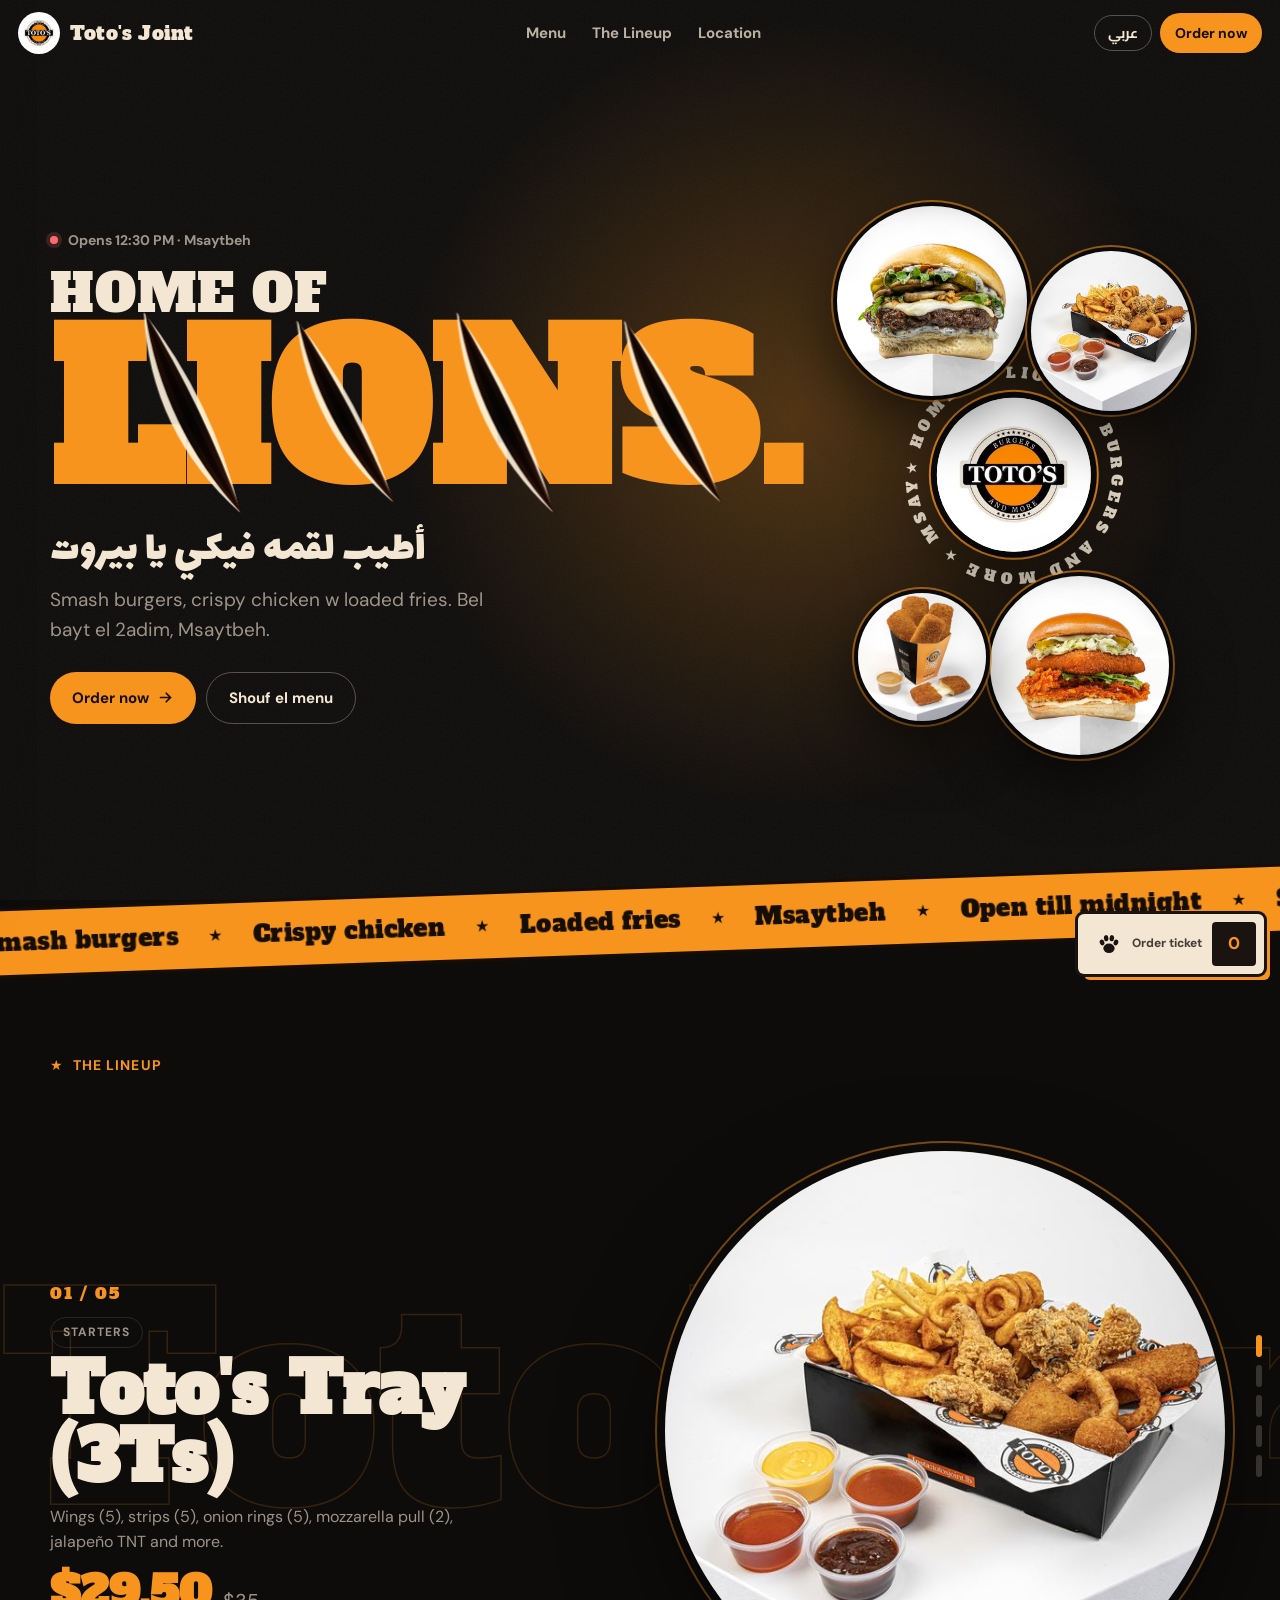
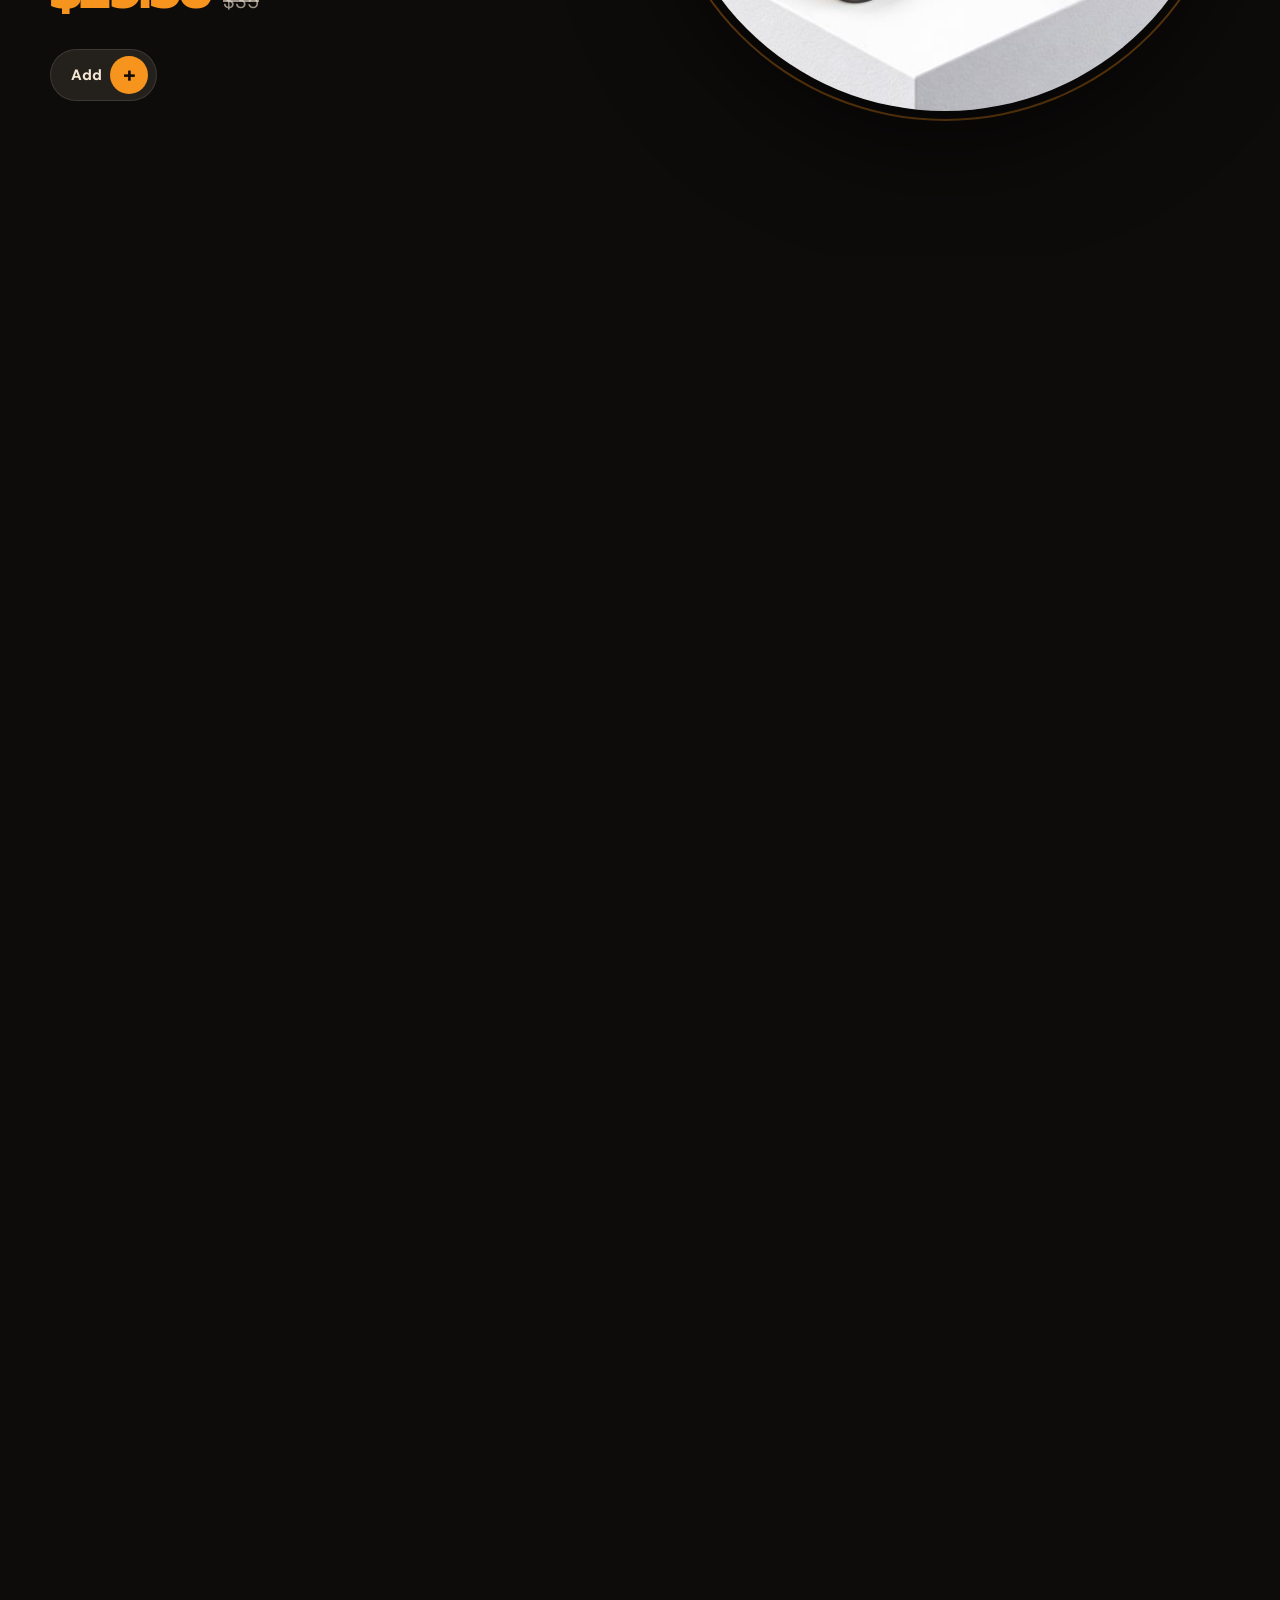
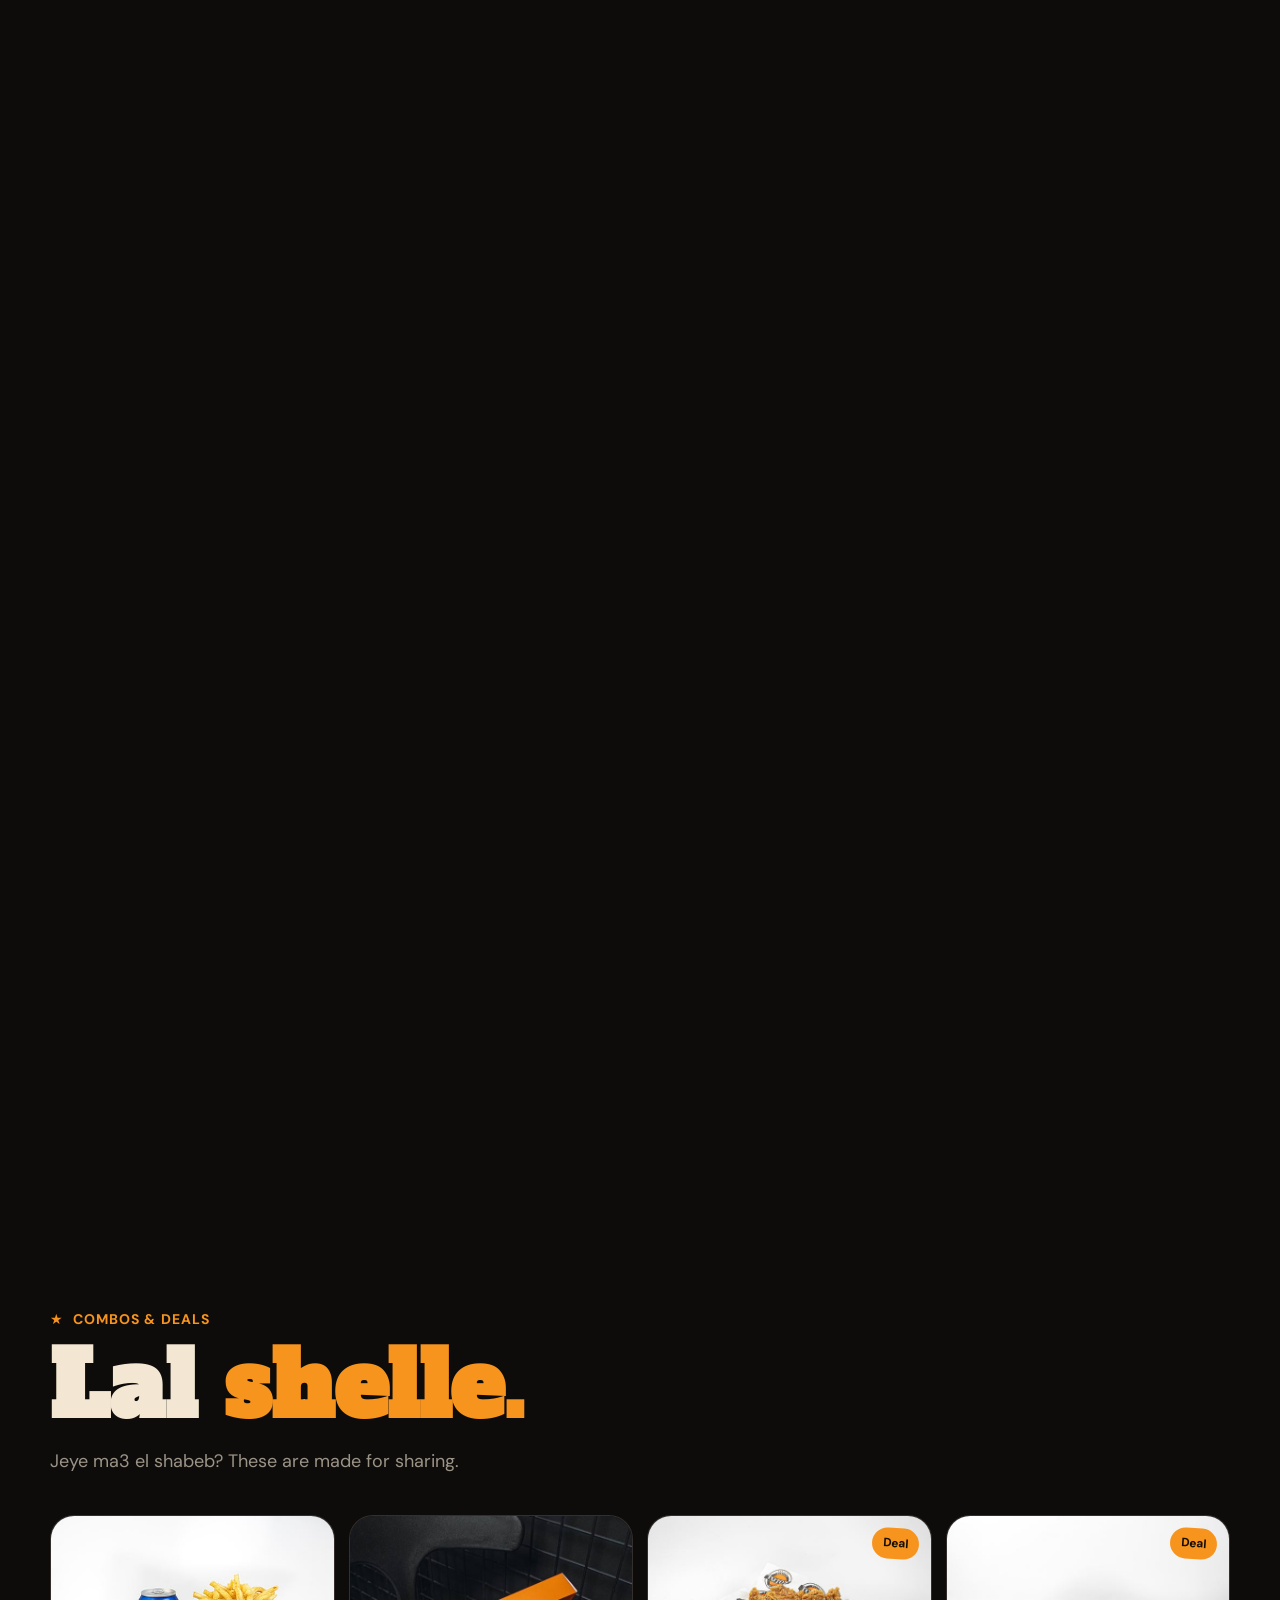
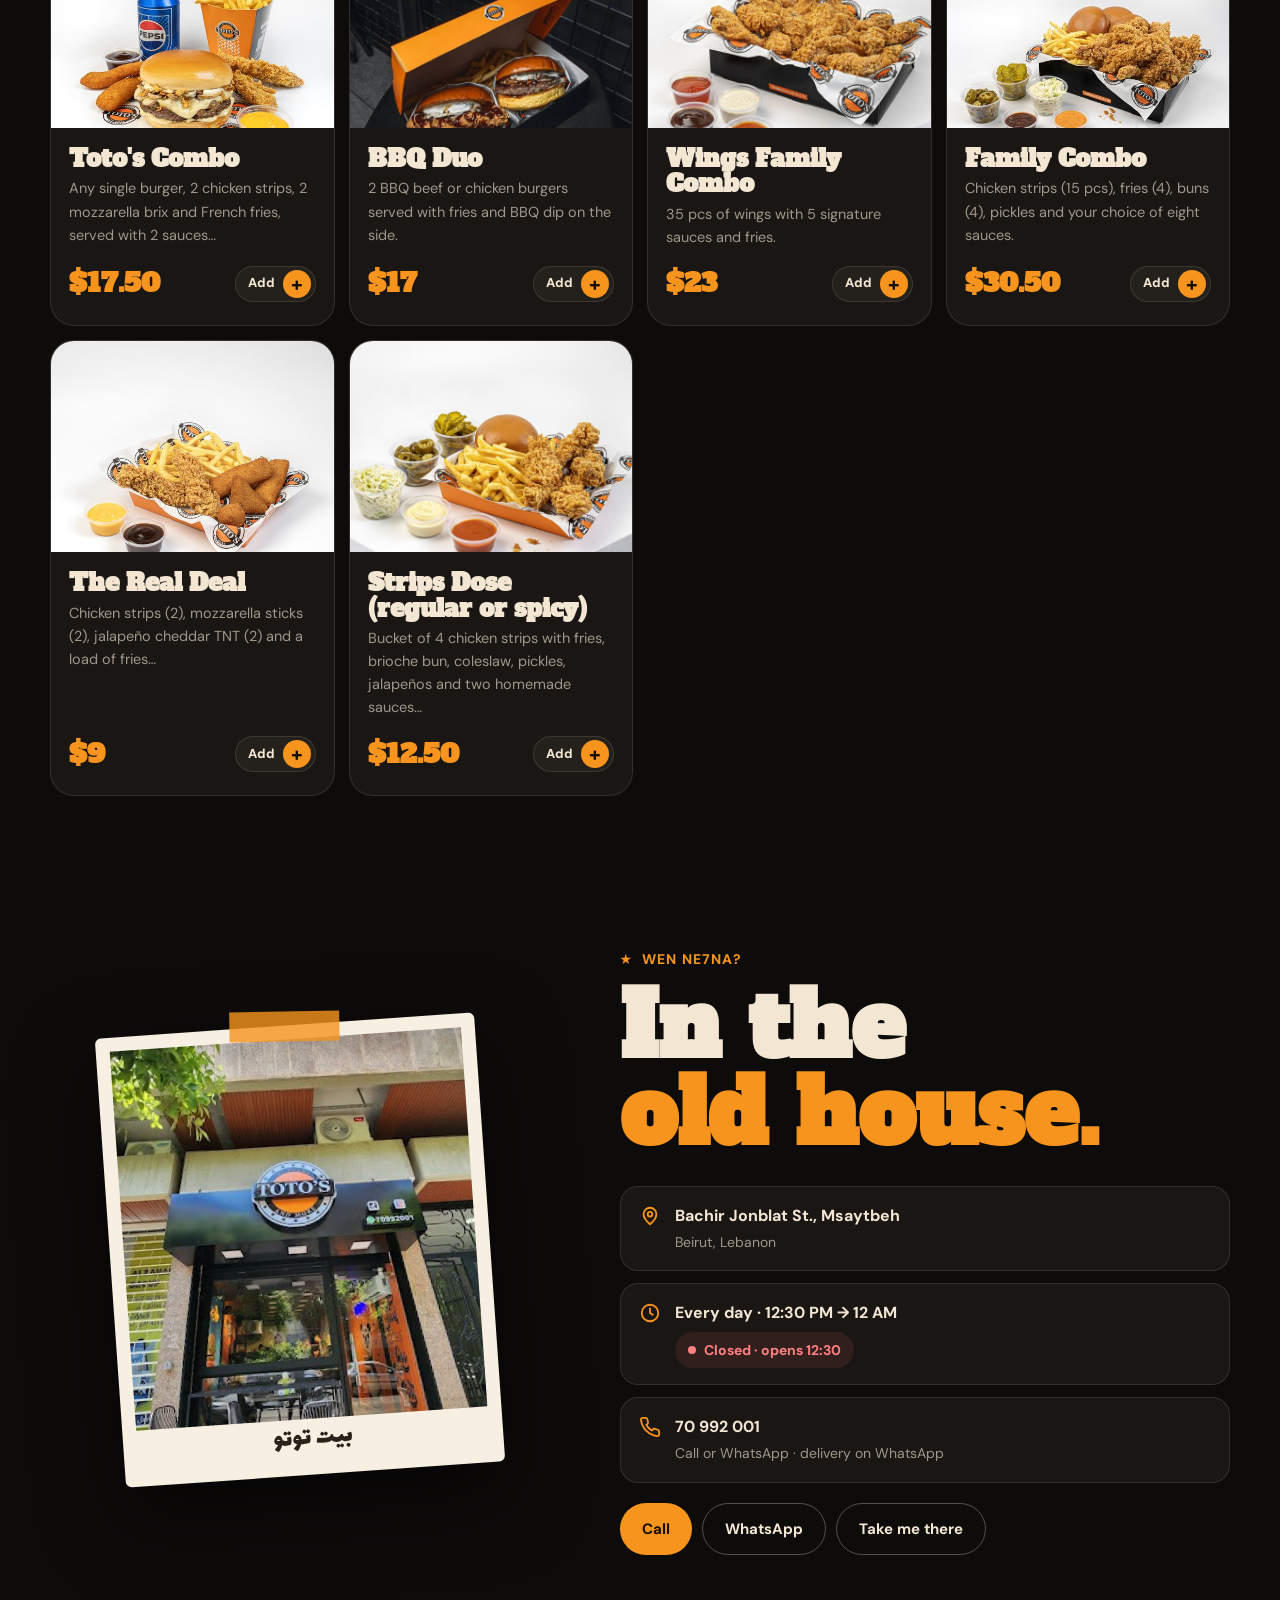
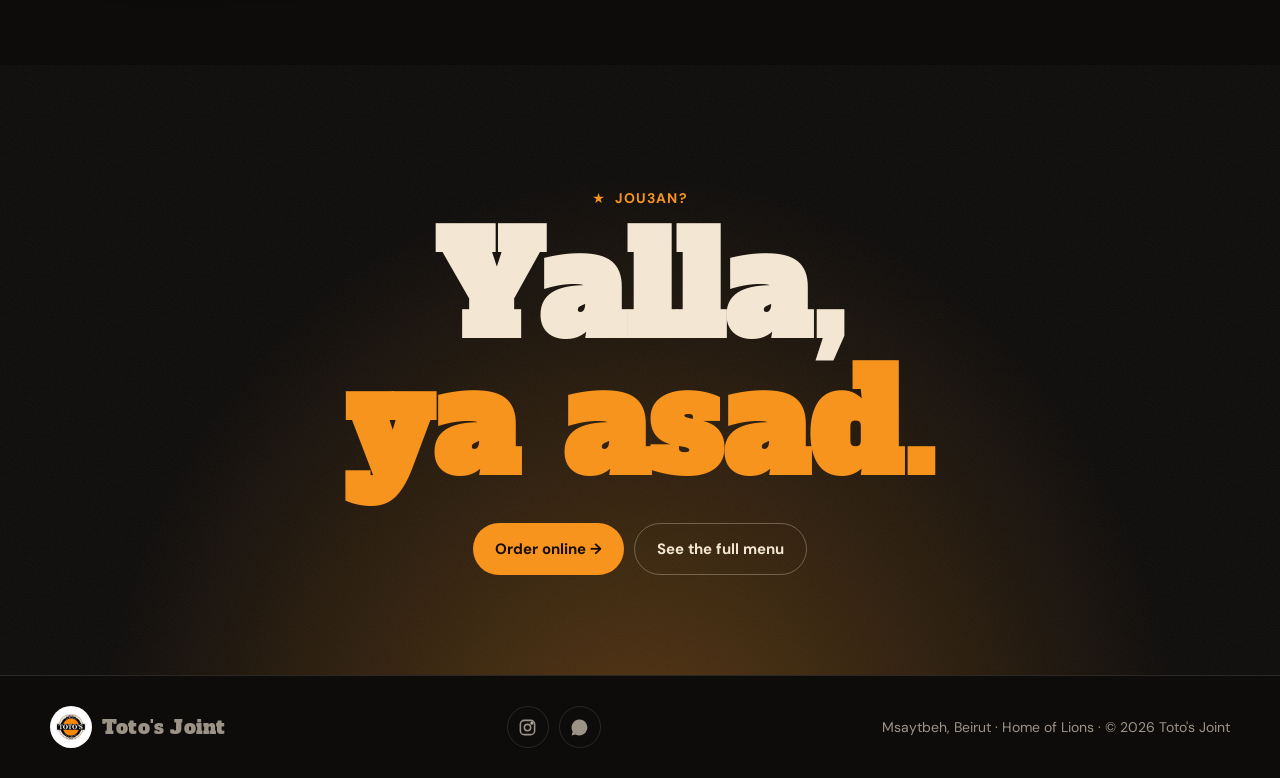
==== commit 3b3371d2: "Add demo admin panel (orders, menu prices/photos/stock, settings); fix Arabic order sheet; branch ch" ====
--- a/index.html
+++ b/index.html
@@ -373,6 +373,9 @@
   const all = {}; MENU.forEach(c => c.items.forEach(i => { all[i.n] = Object.assign({ cat: c.cat }, i); }));
   const usd = v => '$' + v.toFixed(2).replace(/\.00$/, '');
   const oid = n => n.toLowerCase().replace(/[^a-z0-9]+/g, '-').replace(/^-|-$/g, '');
+  /* admin panel changes (price, photo, sold out) saved in this browser */
+  const OVR = (window.Order && Order.overrides) ? Order.overrides('toto-cart') : {};
+  MENU.forEach(c => c.items.forEach(it => { const o = OVR[oid(it.n)]; if (!o) return; if (o.p != null) it.p = o.p; if (o.img) PH[it.n] = o.img; it.off = !!o.off; if (all[it.n]) Object.assign(all[it.n], { p: it.p, off: it.off }); }));
   const ph = (n, cls, emo) => PH[n] ? `<img class="${cls}" src="${PH[n]}" alt="${n}" loading="lazy">` : `<span class="${cls} e">${emo}</span>`;
 
   /* ---------- text ---------- */
@@ -566,7 +569,7 @@
          ar: { placed: 'وصل الطلب!', thanks: 'صحتين', s2: 'عم نسمَشها', deliveryNote: 'ديليفري بالمصيطبة وبيروت.', pickupNote: 'استلام من شارع بشير جنبلاط، المصيطبة.' } }
   });
   document.addEventListener('click', e => { const a = e.target.closest('a[data-go="menu"]'); if (a && page === 'menu' && a.classList.contains('or')) { e.preventDefault(); e.stopImmediatePropagation(); Order.open(); } }, true);
-  Order.register(Object.values(all).map(it => ({ id: oid(it.n), n: it.n, p: it.p, img: PH[it.n] || null })));
+  Order.register(Object.values(all).map(it => ({ id: oid(it.n), n: it.n, p: it.p, img: PH[it.n] || null, off: !!it.off })));
 
   apply(lang); route();
 })();
--- a/assets/order.css
+++ b/assets/order.css
@@ -93,14 +93,16 @@
 .o-fly-dot{background:var(--o-acc);width:30px;height:30px}
 
 /* layouts */
-.o-l-modal .o-sheet{top:50%;bottom:auto;left:50%;right:auto;inset-inline-end:auto;width:min(520px,94vw);max-height:88vh;border-radius:24px;transform:translate(-50%,-46%) scale(.94)!important;opacity:0;pointer-events:none;transition:transform .4s cubic-bezier(.2,1.2,.4,1),opacity .3s}
+.o-l-modal .o-sheet{inset-inline-end:auto;top:50%;bottom:auto;left:50%;right:auto;width:min(520px,94vw);max-height:88vh;border-radius:24px;transform:translate(-50%,-46%) scale(.94)!important;opacity:0;pointer-events:none;transition:transform .4s cubic-bezier(.2,1.2,.4,1),opacity .3s}
 html.o-open .o-l-modal .o-sheet{transform:translate(-50%,-50%) scale(1)!important;opacity:1;pointer-events:auto}
 .o-l-start .o-sheet{inset-inline-end:auto;inset-inline-start:0;transform:translateX(-105%)}
 [dir=rtl] .o-l-start .o-sheet{transform:translateX(105%)}
-.o-l-sheet .o-sheet{top:auto;left:50%;right:auto;inset-inline-end:auto;width:min(620px,100%);height:min(88svh,820px);border-radius:0;transform:translate(-50%,105%)!important}
+.o-l-sheet .o-sheet{inset-inline-end:auto;top:auto;left:50%;right:auto;width:min(620px,100%);height:min(88svh,820px);border-radius:0;transform:translate(-50%,105%)!important}
 html.o-open .o-l-sheet .o-sheet{transform:translate(-50%,0)!important}
 @media (max-width:640px){
-  .o-l-modal .o-sheet{top:auto;bottom:0;left:0;width:100%;max-height:none;height:92svh;border-radius:26px 26px 0 0;transform:translateY(105%)!important;opacity:1;pointer-events:auto}
+  .o-l-modal .o-sheet{inset-inline-end:auto;top:auto;bottom:0;left:0;right:auto;width:100%;max-height:none;height:92svh;border-radius:26px 26px 0 0;transform:translateY(105%)!important;opacity:1;pointer-events:auto}
   html.o-open .o-l-modal .o-sheet{transform:none!important}
   .o-l-start .o-sheet,[dir=rtl] .o-l-start .o-sheet{transform:translateY(105%)}
 }
+
+.o-step.sold{background:none;border-style:dashed;opacity:.7}.o-sold{padding:0 14px;font-size:12px;font-weight:800;text-transform:uppercase;letter-spacing:.08em;white-space:nowrap}
--- a/assets/toto-order.css
+++ b/assets/toto-order.css
@@ -75,3 +75,5 @@
 .tt-stamp img{width:76px;height:76px;border-radius:50%;object-fit:cover}
 .tt-stamp b{position:absolute;bottom:10px;font-family:var(--slab);font-weight:400;color:#f7941d;font-size:20px;letter-spacing:.1em;background:#f3e7d3;padding:0 6px}
 @keyframes ttStamp{from{transform:rotate(-30deg) scale(2.4);opacity:0;filter:blur(4px)}70%{transform:rotate(-12deg) scale(.94);opacity:1;filter:none}to{transform:rotate(-14deg) scale(1)}}
+
+.mi:has(.o-step.sold),.cb:has(.o-step.sold){opacity:.5}
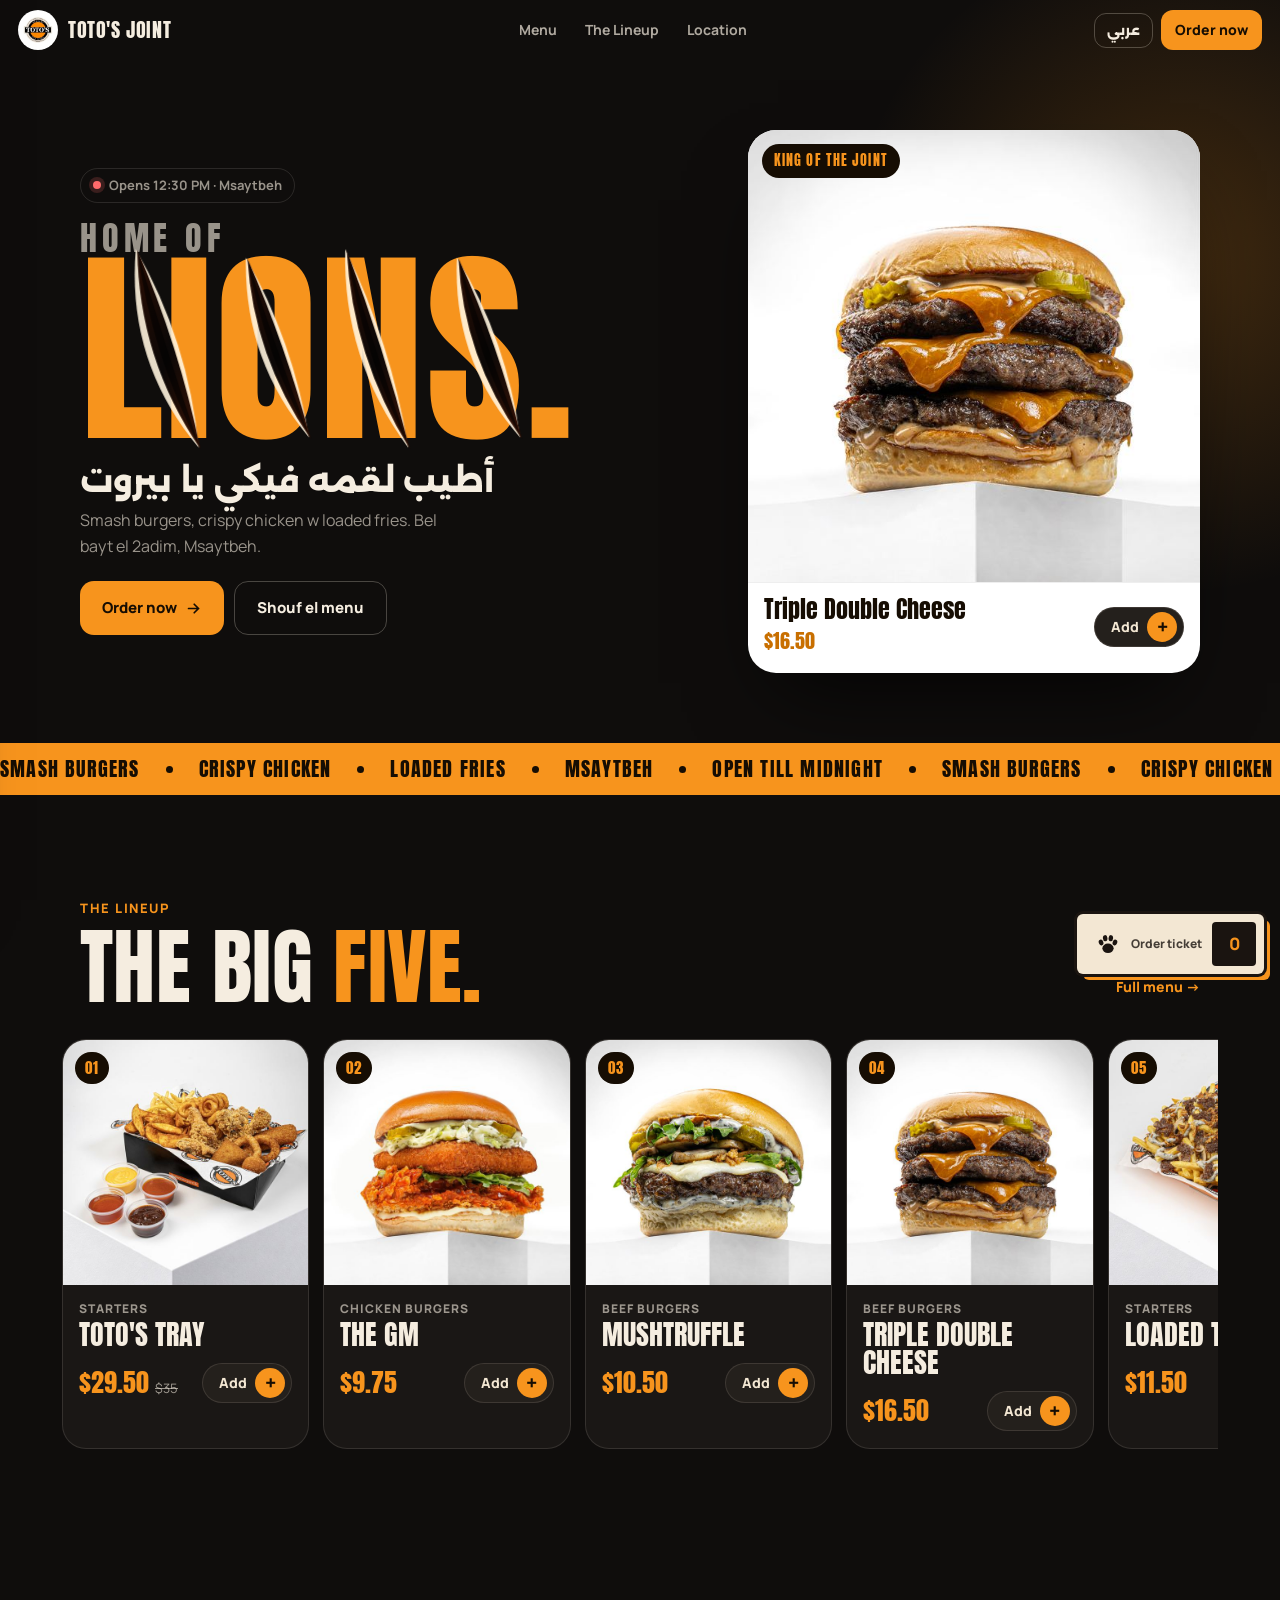
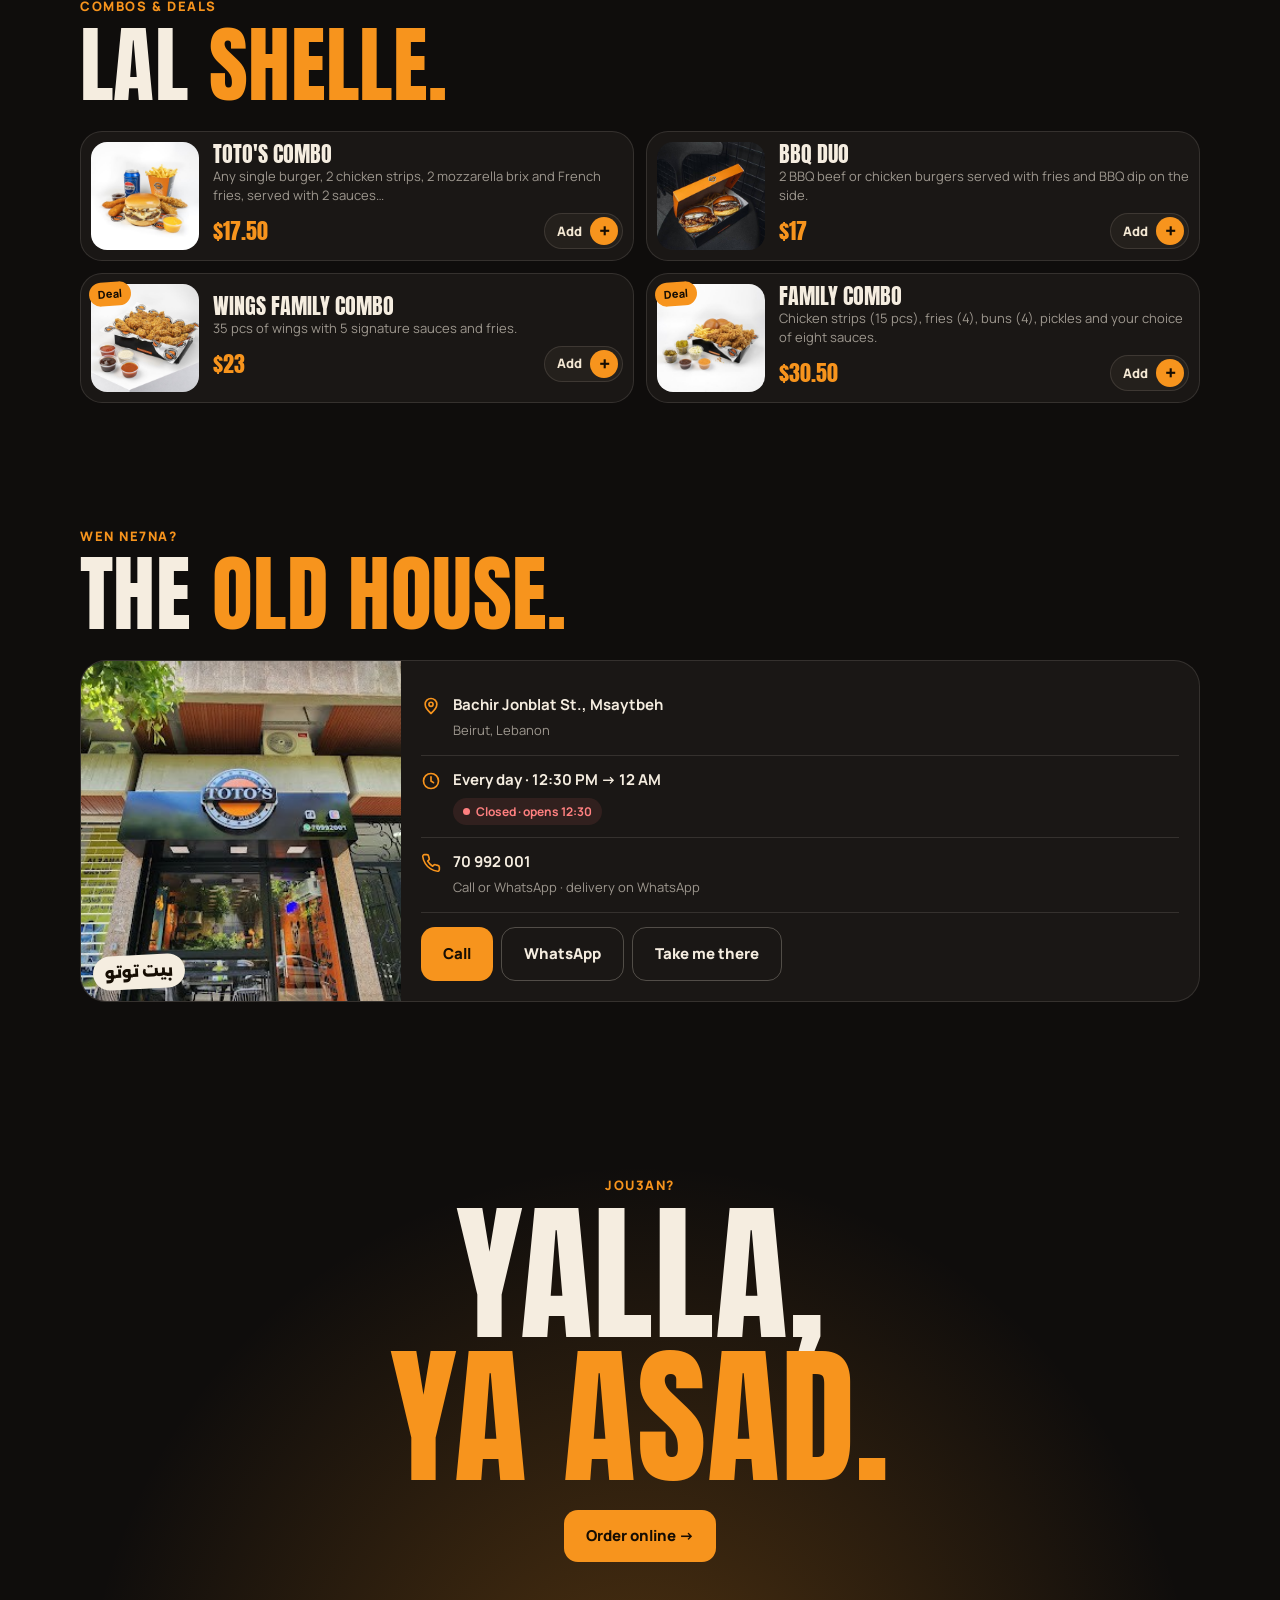
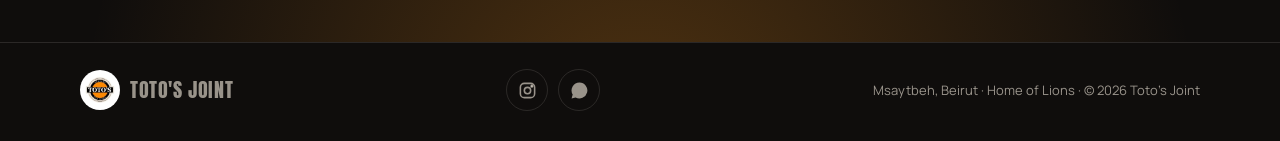
==== commit 437188d7: "Redesign main page: cleaner mobile-first layout, Anton/Manrope/Alexandria fonts, hero product card, " ====
--- a/index.html
+++ b/index.html
@@ -10,188 +10,164 @@
 <meta property="og:image" content="assets/logo.jpg">
 <link rel="icon" href="assets/logo.jpg">
 <link rel="preconnect" href="https://fonts.googleapis.com"><link rel="preconnect" href="https://fonts.gstatic.com" crossorigin>
-<link href="https://fonts.googleapis.com/css2?family=Alfa+Slab+One&family=DM+Sans:opsz,wght@9..40,400;9..40,500;9..40,700&family=Lalezar&family=Cairo:wght@500;700&display=swap" rel="stylesheet">
+<link href="https://fonts.googleapis.com/css2?family=Anton&family=Manrope:wght@400;600;700;800&family=Alexandria:wght@400;600;800;900&family=Cairo:wght@500;700&display=swap" rel="stylesheet">
 <style>
-:root{--or:#f7941d;--or2:#ffab3d;--ink:#0e0c0b;--char:#191614;--smoke:#24201c;--cream:#f3e7d3;--mute:rgba(243,231,211,.62);--line:rgba(243,231,211,.12);--green:#3ddc84;
-  --slab:"Alfa Slab One","Rockwell","Roboto Slab",Georgia,serif;--body:"DM Sans",system-ui,-apple-system,"Segoe UI",Roboto,sans-serif;--ar:"Lalezar","Cairo",sans-serif}
+:root{--or:#f7941d;--or2:#ffa733;--ink:#0f0d0c;--char:#1a1715;--smoke:#24201c;--cream:#f5ede0;--mute:rgba(245,237,224,.6);--line:rgba(245,237,224,.12);--green:#3ddc84;
+  --slab:"Anton","Bebas Neue",Impact,"Arial Narrow",sans-serif;--body:"Manrope",system-ui,-apple-system,"Segoe UI",Roboto,sans-serif;--ar:"Alexandria","Cairo",system-ui,sans-serif}
 *{box-sizing:border-box;margin:0;padding:0}
 html{-webkit-text-size-adjust:100%;scroll-behavior:smooth}
 html,body{overflow-x:hidden}
 @supports (overflow:clip){html,body{overflow-x:clip}}
 body{background:var(--ink);color:var(--cream);font-family:var(--body);line-height:1.6}
-html[dir=rtl] body{font-family:"Cairo",var(--body)}
+html[dir=rtl] body{font-family:var(--ar)}
 a{color:inherit;text-decoration:none}
 button{font:inherit;color:inherit;background:none;border:0;cursor:pointer}
 img{display:block;max-width:100%}
-.wrap{width:min(1180px,100% - 40px);margin-inline:auto}
+.wrap{width:min(1120px,100% - 36px);margin-inline:auto}
 .en{direction:ltr;unicode-bidi:isolate}
 .page[hidden]{display:none!important}
-.grain{position:absolute;inset:0;pointer-events:none;opacity:.06;z-index:0;
-  background-image:url("data:image/svg+xml,%3Csvg xmlns='http://www.w3.org/2000/svg' width='160' height='160'%3E%3Cfilter id='n'%3E%3CfeTurbulence type='fractalNoise' baseFrequency='.9' numOctaves='2' stitchTiles='stitch'/%3E%3C/filter%3E%3Crect width='100%25' height='100%25' filter='url(%23n)'/%3E%3C/svg%3E")}
 
 /* nav */
-.nav{position:fixed;inset:0 0 auto;z-index:60;display:flex;align-items:center;justify-content:space-between;gap:10px;padding:12px 18px;padding-top:max(12px,env(safe-area-inset-top));transition:background .3s,border-color .3s;border-bottom:1px solid transparent}
-.nav.solid{background:rgba(14,12,11,.85);backdrop-filter:blur(14px);-webkit-backdrop-filter:blur(14px);border-color:var(--line)}
-.brand{display:flex;align-items:center;gap:10px;font-family:var(--slab);font-size:19px;letter-spacing:.01em}
-.brand img{width:42px;height:42px;border-radius:50%;background:#fff}
-.links{display:flex;gap:26px;font-weight:700;font-size:15px}
-.links a{opacity:.75}.links a:hover,.links a.act{opacity:1;color:var(--or)}
+.nav{position:fixed;inset:0 0 auto;z-index:60;display:flex;align-items:center;justify-content:space-between;gap:10px;padding:10px 18px;padding-top:max(10px,env(safe-area-inset-top));transition:background .3s,border-color .3s;border-bottom:1px solid transparent}
+.nav.solid{background:rgba(15,13,12,.86);backdrop-filter:blur(14px);-webkit-backdrop-filter:blur(14px);border-color:var(--line)}
+.brand{display:flex;align-items:center;gap:10px;font-family:var(--slab);font-size:20px;letter-spacing:.03em;text-transform:uppercase}
+.brand img{width:40px;height:40px;border-radius:50%;background:#fff}
+.links{display:flex;gap:28px;font-weight:700;font-size:14px}
+.links a{opacity:.7;transition:opacity .2s,color .2s}.links a:hover,.links a.act{opacity:1;color:var(--or)}
 .navr{display:flex;align-items:center;gap:8px}
-.btn{display:inline-flex;align-items:center;justify-content:center;gap:8px;padding:13px 22px;border-radius:999px;font-weight:700;font-size:15px;white-space:nowrap;transition:transform .15s,background .2s,border-color .2s}
+.btn{display:inline-flex;align-items:center;justify-content:center;gap:8px;padding:14px 22px;border-radius:14px;font-weight:800;font-size:15px;white-space:nowrap;transition:transform .15s,background .2s,border-color .2s}
 .btn:active{transform:scale(.96)}
 .btn.or{background:var(--or);color:#160d03}.btn.or:hover{background:var(--or2)}
-.btn.gh{border:1.5px solid rgba(243,231,211,.3)}.btn.gh:hover{border-color:var(--cream)}
-.btn.sm{padding:9px 15px;font-size:14px}
+.btn.gh{border:1.5px solid rgba(245,237,224,.25)}.btn.gh:hover{border-color:var(--cream)}
+.btn.sm{padding:9px 14px;font-size:14px;border-radius:12px}
 .btn svg{width:17px;height:17px;flex:none}
-.lang{padding:9px 13px;border-radius:999px;border:1.5px solid rgba(243,231,211,.3);font-weight:700;font-size:14px;font-family:"Cairo",var(--body);line-height:1.2}
-@media (max-width:820px){
-  .nav{flex-wrap:wrap;row-gap:8px}
-  .links{order:3;width:100%;justify-content:center;gap:8px;font-size:13px}
-  .links a{opacity:1;padding:6px 14px;border-radius:999px;background:rgba(243,231,211,.07);border:1px solid var(--line)}
-  .links a.act{background:var(--or);color:#160d03;border-color:var(--or)}
-  .brand span{display:none}
-}
+.lang{padding:8px 12px;border-radius:12px;border:1.5px solid rgba(245,237,224,.25);font-weight:700;font-size:14px;font-family:var(--ar);line-height:1.2}
+@media (max-width:820px){.links{display:none}.brand span{display:none}}
 
 /* hero */
-.hero{position:relative;min-height:100svh;display:flex;align-items:center;overflow:hidden;padding:130px 0 80px;isolation:isolate}
-.hero .glow{position:absolute;width:900px;height:900px;left:62%;top:46%;transform:translate(-50%,-50%);border-radius:50%;background:radial-gradient(circle,rgba(247,148,29,.28),rgba(247,148,29,0) 62%);z-index:-1}
-.hgrid{display:grid;gap:30px;align-items:center;width:min(1180px,100% - 40px);margin-inline:auto;position:relative;z-index:1}
-@media (min-width:960px){.hgrid{grid-template-columns:1.1fr .9fr}.lions{font-size:clamp(90px,10.5vw,190px)}}
-.kick{display:inline-flex;align-items:center;gap:10px;font-weight:700;font-size:14px;color:var(--mute);margin-bottom:16px}
+.hero{position:relative;overflow:hidden;padding:92px 0 36px;isolation:isolate}
+.hero::before{content:"";position:absolute;width:760px;height:760px;right:-280px;top:-120px;border-radius:50%;background:radial-gradient(circle,rgba(247,148,29,.22),transparent 62%);z-index:-1}
+.hgrid{display:grid;gap:26px;align-items:center}
+.hgrid>*{min-width:0}
+@media (min-width:960px){.hero{padding:130px 0 70px}.hgrid{grid-template-columns:1.15fr .85fr;gap:56px}}
+.kick{display:inline-flex;align-items:center;gap:8px;font-weight:700;font-size:13px;color:var(--mute);padding:6px 12px;border:1px solid var(--line);border-radius:999px;margin-bottom:18px}
 .kick i{width:8px;height:8px;border-radius:50%;background:var(--green);box-shadow:0 0 0 4px rgba(61,220,132,.18)}
 .kick.closed i{background:#ff6b6b;box-shadow:0 0 0 4px rgba(255,107,107,.18)}
-.home-of{font-family:var(--slab);font-size:clamp(28px,4.4vw,52px);line-height:1;letter-spacing:.02em;color:var(--cream)}
-.lions{position:relative;display:inline-block;white-space:nowrap;font-family:var(--slab);font-size:clamp(84px,22vw,200px);line-height:.9;color:var(--or);letter-spacing:.01em;margin-top:4px}
+.home-of{font-family:var(--slab);font-size:clamp(22px,3vw,34px);line-height:1;letter-spacing:.14em;color:var(--mute)}
+.lions{position:relative;display:inline-block;white-space:nowrap;font-family:var(--slab);font-weight:400;font-size:clamp(112px,31vw,210px);line-height:.88;color:var(--or);letter-spacing:.01em;margin-top:2px}
 .lions .ch{display:inline-block;opacity:0;transform:translateY(40px) scale(.6)}
 .lions.go .ch{animation:roar .55s cubic-bezier(.2,1.5,.4,1) forwards}
 @keyframes roar{60%{opacity:1;transform:translateY(-8px) scale(1.12)}100%{opacity:1;transform:none}}
-.claw{position:absolute;inset:-8% -3%;width:106%;height:116%;pointer-events:none;overflow:visible}
+.claw{position:absolute;inset:-6% -3%;width:106%;height:112%;pointer-events:none;overflow:visible}
 .gash .mk{fill:none;stroke:#fff;stroke-linecap:round;stroke-dasharray:1;stroke-dashoffset:1}
 .gash.go .mk{animation:gashDraw .2s cubic-bezier(.7,0,.3,1) forwards}
 @keyframes gashDraw{to{stroke-dashoffset:0}}
 .hero.shake .hgrid{animation:shake .35s linear 1.05s}
 @keyframes shake{20%{translate:-6px 3px}40%{translate:5px -4px}60%{translate:-3px 2px}80%{translate:2px -1px}}
-.slogan{font-family:var(--ar);font-size:clamp(28px,4vw,44px);line-height:1.3;color:var(--cream);margin:18px 0 6px;direction:rtl;text-align:start}
+.slogan{font-family:var(--ar);font-weight:800;font-size:clamp(22px,3vw,32px);line-height:1.4;color:var(--cream);margin:14px 0 4px;direction:rtl;text-align:start}
 html[dir=ltr] .slogan{text-align:left}
-.hsub{color:var(--mute);font-size:clamp(16px,1.8vw,19px);max-width:36ch;margin-bottom:26px}
+.hsub{color:var(--mute);font-size:16px;max-width:38ch;margin-bottom:22px}
 .ctas{display:flex;flex-wrap:wrap;gap:10px}
-.fade{opacity:0;transform:translateY(18px);transition:opacity .8s ease,transform .8s ease}
+.hero .ctas .btn{flex:1 1 150px}
+@media (min-width:960px){.hero .ctas .btn{flex:0 0 auto}}
+.fade{opacity:0;transform:translateY(16px);transition:opacity .7s ease,transform .7s ease}
 .in .fade{opacity:1;transform:none}
-.in .fade.d1{transition-delay:1.2s}.in .fade.d2{transition-delay:1.35s}.in .fade.d3{transition-delay:1.5s}.in .fade.d0{transition-delay:.1s}
-
-/* badge + floating food */
-.stage{position:relative;height:clamp(340px,44vw,560px)}
-.badge{position:absolute;left:50%;top:50%;width:min(64%,330px);aspect-ratio:1;transform:translate(-50%,-50%)}
-.badge .logo{position:absolute;inset:16%;border-radius:50%;background:#fff;box-shadow:0 30px 80px rgba(0,0,0,.55),0 0 0 6px var(--ink),0 0 0 8px var(--or)}
-.badge .logo img{width:100%;height:100%;border-radius:50%}
-.badge svg{position:absolute;inset:0;width:100%;height:100%;animation:spin 22s linear infinite}
-.badge text{font-family:var(--slab);font-size:13px;letter-spacing:4.2px;fill:var(--cream)}
-@keyframes spin{to{transform:rotate(360deg)}}
-.food{position:absolute;width:var(--s);aspect-ratio:1;border-radius:50%;overflow:hidden;box-shadow:0 24px 60px rgba(0,0,0,.6),0 0 0 4px var(--ink),0 0 0 6px rgba(247,148,29,.6);
-  background:var(--smoke);display:grid;place-items:center;font-size:calc(var(--s) * .38);will-change:transform}
-.food img{width:100%;height:100%;object-fit:cover}
-.food.f1{--s:clamp(110px,15vw,190px);left:0;top:2%}
-.food.f2{--s:clamp(96px,13vw,160px);right:0;top:10%}
-.food.f3{--s:clamp(104px,14vw,180px);right:6%;bottom:0}
-.food.f4{--s:clamp(84px,10vw,128px);left:6%;bottom:6%}
+.in .fade.d0{transition-delay:.1s}.in .fade.d1{transition-delay:1.15s}.in .fade.d2{transition-delay:1.3s}.in .fade.d3{transition-delay:1.45s}.in .fade.d4{transition-delay:1.25s}
+/* hero product card */
+.hcard{position:relative;background:#fff;color:#160d03;border-radius:28px;overflow:hidden;box-shadow:0 40px 80px -30px rgba(0,0,0,.8)}
+.hcard img.ph{width:100%;aspect-ratio:1/1;object-fit:cover}
+@media (max-width:959px){.hcard img.ph{aspect-ratio:5/4}}
+.hcard .tag{position:absolute;top:14px;inset-inline-start:14px;background:#160d03;color:var(--or);font-family:var(--slab);font-size:14px;letter-spacing:.08em;padding:6px 12px;border-radius:999px}
+.hcard .bar{display:flex;align-items:center;justify-content:space-between;gap:12px;padding:14px 16px 16px;border-top:1px solid #eee}
+.hcard .bar h3{font-family:var(--slab);font-weight:400;font-size:24px;line-height:1;direction:ltr}
+.hcard .bar b{display:block;font-family:var(--slab);font-weight:400;font-size:20px;color:#c86f00;margin-top:4px;direction:ltr;text-align:start}
+.hcard .o-step{flex:none}
 
 /* ticker */
-.ticker{background:var(--or);color:#160d03;overflow:hidden;transform:rotate(-2deg);margin:-14px -20px 0;position:relative;z-index:5;border-block:3px solid #160d03;direction:ltr}
-.ticker .t{display:flex;width:max-content;gap:30px;padding:13px 0;font-family:var(--slab);font-size:24px;letter-spacing:.02em;animation:tick 32s linear infinite}
-.ticker .t span{display:inline-flex;align-items:center;gap:30px;font-family:var(--slab)}
-.ticker .t span::after{content:"★";font-size:16px}
-html[dir=rtl] .ticker .t span{font-family:var(--ar);font-size:26px}
+.ticker{background:var(--or);color:#160d03;overflow:hidden;direction:ltr}
+.ticker .t{display:flex;width:max-content;gap:26px;padding:10px 0;font-family:var(--slab);font-size:20px;letter-spacing:.06em;text-transform:uppercase;animation:tick 30s linear infinite}
+.ticker .t span{display:inline-flex;align-items:center;gap:26px}
+.ticker .t span::after{content:"";width:7px;height:7px;border-radius:50%;background:#160d03}
+html[dir=rtl] .ticker .t span{font-family:var(--ar);font-weight:800;font-size:18px;letter-spacing:0}
 @keyframes tick{to{transform:translateX(-50%)}}
 
 /* sections */
-.sec{padding:110px 0;position:relative}
-.eye{display:inline-flex;align-items:center;gap:10px;font-weight:700;font-size:14px;letter-spacing:.08em;text-transform:uppercase;color:var(--or);margin-bottom:12px}
-.eye::before{content:"★";letter-spacing:0}
+.sec{padding:72px 0 10px;position:relative}
+@media (min-width:960px){.sec{padding:100px 0 20px}}
+.eye{display:inline-flex;align-items:center;gap:8px;font-weight:800;font-size:13px;letter-spacing:.12em;text-transform:uppercase;color:var(--or);margin-bottom:8px}
 html[dir=rtl] .eye{letter-spacing:0}
-.h2{font-family:var(--slab);font-size:clamp(44px,7vw,92px);line-height:.98;letter-spacing:.005em}
+.h2{font-family:var(--slab);font-weight:400;font-size:clamp(46px,9vw,84px);line-height:.95;letter-spacing:.005em;text-transform:uppercase}
 .h2 em{font-style:normal;color:var(--or)}
-html[dir=rtl] .h2{font-family:var(--ar);line-height:1.2;font-weight:400}
-.lead{color:var(--mute);font-size:18px;max-width:42ch;margin-top:16px}
-.rv{opacity:0;transform:translateY(34px);transition:opacity .9s ease,transform .9s cubic-bezier(.2,.8,.2,1)}
+html[dir=rtl] .h2{font-family:var(--ar);font-weight:900;line-height:1.15;text-transform:none;font-size:clamp(38px,7vw,64px)}
+.shead{display:flex;align-items:end;justify-content:space-between;gap:16px}
+.shead .more{flex:none;font-weight:800;font-size:14px;color:var(--or);padding-bottom:8px}
+.rv{opacity:0;transform:translateY(28px);transition:opacity .8s ease,transform .8s cubic-bezier(.2,.8,.2,1)}
 .rv.in{opacity:1;transform:none}
 
-/* lineup (pinned) */
-.lineup{height:calc(var(--n,5) * 100vh)}
-.lu-pin{position:sticky;top:0;height:100svh;overflow:hidden;display:flex;align-items:center}
-.lu-bg{position:absolute;left:0;right:0;top:50%;transform:translateY(-50%);white-space:nowrap;font-family:var(--slab);font-size:clamp(120px,22vw,320px);line-height:1;color:transparent;-webkit-text-stroke:1.5px rgba(247,148,29,.16);pointer-events:none;direction:ltr;will-change:transform}
-.lu-grid{position:relative;display:grid;gap:10px;align-items:center;width:min(1180px,100% - 40px);margin-inline:auto;height:100%;padding:110px 0 40px}
-@media (min-width:900px){.lu-grid{grid-template-columns:1fr 1fr;gap:40px;padding:90px 0 40px}}
-.lu-head{position:absolute;top:96px;left:0}
-html[dir=rtl] .lu-head{left:auto;right:0}
-@media (max-width:899px){.lu-head{display:none}}
-.lu-pics{position:relative;height:min(52vh,560px);order:-1}
-@media (min-width:900px){.lu-pics{order:2;height:min(70vh,620px)}}
-.lu-pic{position:absolute;inset:0;margin:auto;width:min(100%,560px);aspect-ratio:1;max-height:100%;border-radius:50%;overflow:hidden;opacity:0;transform:translateX(30%) rotate(18deg) scale(.7);
-  transition:opacity .6s ease,transform .8s cubic-bezier(.2,.9,.2,1);box-shadow:0 40px 100px rgba(0,0,0,.6),0 0 0 8px var(--ink),0 0 0 10px rgba(247,148,29,.5);background:var(--smoke);display:grid;place-items:center;font-size:120px}
-.lu-pic img{width:100%;height:100%;object-fit:cover}
-.lu-pic.on{opacity:1;transform:none}
-.lu-pic.out{opacity:0;transform:translateX(-30%) rotate(-18deg) scale(.7)}
-.lu-txts{position:relative;min-height:300px}
-.lu-txt{position:absolute;inset:0;opacity:0;transform:translateY(30px);transition:opacity .45s ease,transform .6s cubic-bezier(.2,.9,.2,1);pointer-events:none}
-.lu-txt.on{opacity:1;transform:none;pointer-events:auto}
-.lu-txt .num{font-family:var(--slab);font-size:16px;color:var(--or);letter-spacing:.1em}
-.lu-txt .cat{display:inline-block;margin:10px 0 8px;padding:5px 12px;border-radius:999px;border:1px solid var(--line);font-size:12px;font-weight:700;letter-spacing:.08em;text-transform:uppercase;color:var(--mute)}
-.lu-txt h3{font-family:var(--slab);font-size:clamp(38px,5.4vw,70px);line-height:.98;direction:ltr;text-align:start}
-html[dir=rtl] .lu-txt h3{text-align:right}
-.lu-txt p{color:var(--mute);font-size:16px;max-width:40ch;margin:12px 0 16px}
-.price{display:flex;align-items:baseline;gap:12px;direction:ltr;margin-bottom:18px}
-html[dir=rtl] .price{justify-content:flex-end}
-.price b{font-family:var(--slab);font-size:44px;color:var(--or);line-height:1}
-.price s{color:var(--mute);font-size:20px}
-.lu-dots{position:absolute;right:18px;top:50%;transform:translateY(-50%);display:flex;flex-direction:column;gap:8px}
-html[dir=rtl] .lu-dots{right:auto;left:18px}
-.lu-dots i{width:6px;height:22px;border-radius:4px;background:rgba(243,231,211,.18);transition:background .3s}
-.lu-dots i.on{background:var(--or)}
-
-/* combos */
-.combos{display:grid;gap:14px;margin-top:40px;grid-template-columns:repeat(auto-fill,minmax(250px,1fr))}
-.cb{position:relative;border-radius:24px;overflow:hidden;background:var(--char);border:1px solid var(--line);display:flex;flex-direction:column;transition:transform .35s cubic-bezier(.2,.8,.2,1),border-color .3s}
-.cb:hover{transform:translateY(-6px) rotate(-.6deg);border-color:rgba(247,148,29,.55)}
-.cb .ph{aspect-ratio:4/3;background:var(--smoke);display:grid;place-items:center;font-size:60px;overflow:hidden}
-.cb .ph img{width:100%;height:100%;object-fit:cover;transition:transform .6s}
-.cb:hover .ph img{transform:scale(1.06)}
-.cb .bd{padding:18px 18px 20px;display:flex;flex-direction:column;gap:6px;flex:1}
-.cb h3{font-family:var(--slab);font-size:24px;line-height:1.05;direction:ltr;text-align:start}
+/* lineup: swipe cards */
+.lrow{display:flex;gap:14px;overflow-x:auto;scroll-snap-type:x mandatory;margin:26px -18px 0;padding:6px 18px 24px;scrollbar-width:none;overscroll-behavior-x:contain}
+.lrow::-webkit-scrollbar{display:none}
+.lc{position:relative;flex:0 0 76%;max-width:320px;scroll-snap-align:start;border-radius:24px;overflow:hidden;background:var(--char);border:1px solid var(--line);display:flex;flex-direction:column;transition:transform .35s cubic-bezier(.2,.8,.2,1),border-color .3s}
+@media (min-width:960px){.lc{flex-basis:calc((100% - 56px)/4.3)}}
+.lc:hover{transform:translateY(-6px);border-color:rgba(247,148,29,.5)}
+.lc:has(.o-step.on){border-color:var(--or)}
+.lc .ph{background:#fff;aspect-ratio:1/1;overflow:hidden}
+.lc .ph img{width:100%;height:100%;object-fit:cover;transition:transform .6s}
+.lc:hover .ph img{transform:scale(1.05)}
+.lc .n{position:absolute;top:12px;inset-inline-start:12px;font-family:var(--slab);font-size:15px;letter-spacing:.06em;background:#160d03;color:var(--or);padding:4px 10px;border-radius:999px;direction:ltr}
+.lc .bd{padding:14px 16px 16px;display:flex;flex-direction:column;gap:2px;flex:1}
+.lc small{font-size:12px;font-weight:800;letter-spacing:.08em;text-transform:uppercase;color:var(--mute)}
+html[dir=rtl] .lc small{letter-spacing:0}
+.lc h3{font-family:var(--slab);font-weight:400;font-size:28px;line-height:1;direction:ltr;text-align:start;text-transform:uppercase}
+html[dir=rtl] .lc h3{text-align:right}
+.lc .row{display:flex;align-items:center;justify-content:space-between;gap:8px;margin-top:12px}
+.lc .row b{font-family:var(--slab);font-weight:400;font-size:26px;color:var(--or);direction:ltr}
+.lc .row s{font-size:13px;color:var(--mute);margin-inline-start:6px}
+
+/* combos: compact rows */
+.combos{display:grid;gap:12px;margin-top:26px}
+@media (min-width:860px){.combos{grid-template-columns:1fr 1fr}}
+.cb{position:relative;display:flex;gap:14px;align-items:center;padding:10px;border-radius:22px;background:var(--char);border:1px solid var(--line);transition:border-color .3s,transform .3s}
+.cb:hover{border-color:rgba(247,148,29,.5)}
+.cb .ph{width:108px;height:108px;flex:none;border-radius:16px;background:#fff;overflow:hidden;display:grid;place-items:center}
+.cb .ph img{width:100%;height:100%;object-fit:cover}
+.cb .bd{flex:1;min-width:0;display:flex;flex-direction:column;gap:2px}
+.cb h3{font-family:var(--slab);font-weight:400;font-size:22px;line-height:1.05;direction:ltr;text-align:start;text-transform:uppercase}
 html[dir=rtl] .cb h3{text-align:right}
-.cb p{color:var(--mute);font-size:14.5px;flex:1}
-.cb .row{display:flex;align-items:center;justify-content:space-between;margin-top:8px}
-.cb .row b{font-family:var(--slab);font-size:26px;color:var(--or);direction:ltr}
-.stamp{position:absolute;top:12px;right:12px;background:var(--or);color:#160d03;font-weight:700;font-size:12px;padding:6px 11px;border-radius:999px;transform:rotate(4deg)}
-html[dir=rtl] .stamp{right:auto;left:12px;transform:rotate(-4deg)}
+.cb p{color:var(--mute);font-size:13px;line-height:1.45;display:-webkit-box;-webkit-line-clamp:2;-webkit-box-orient:vertical;overflow:hidden}
+.cb .row{display:flex;align-items:center;justify-content:space-between;gap:8px;margin-top:6px}
+.cb .row b{font-family:var(--slab);font-weight:400;font-size:22px;color:var(--or);direction:ltr}
+.stamp{position:absolute;top:8px;inset-inline-start:8px;background:var(--or);color:#160d03;font-weight:800;font-size:11px;padding:3px 9px;border-radius:999px;transform:rotate(-4deg)}
 
 /* location */
-.loc{display:grid;gap:40px;align-items:center}
-@media (min-width:900px){.loc{grid-template-columns:.9fr 1.1fr;gap:70px}}
-.polaroid{position:relative;width:min(100%,380px);margin:0 auto;background:#f6efe2;padding:14px 14px 56px;border-radius:6px;transform:rotate(-4deg);box-shadow:0 30px 80px rgba(0,0,0,.6)}
-.polaroid img{width:100%;aspect-ratio:289/312;object-fit:cover}
-.polaroid span{position:absolute;left:0;right:0;bottom:14px;text-align:center;font-family:var(--ar);font-size:26px;color:#2a211a}
-.polaroid::before{content:"";position:absolute;top:-14px;left:50%;width:110px;height:30px;margin-left:-55px;background:rgba(247,148,29,.8);transform:rotate(3deg)}
-.info{display:grid;gap:12px;margin-top:28px}
-.irow{display:flex;gap:14px;align-items:flex-start;padding:16px 18px;border-radius:18px;background:var(--char);border:1px solid var(--line)}
-.irow svg{width:22px;height:22px;color:var(--or);flex:none;margin-top:2px}
-.irow b{display:block;font-size:16px}
-.irow small{color:var(--mute);font-size:14px}
-.open{display:inline-flex;align-items:center;gap:8px;font-weight:700;font-size:14px;padding:7px 13px;border-radius:999px;background:rgba(61,220,132,.1);color:var(--green);margin-top:6px}
+.lcard{display:grid;gap:0;margin-top:26px;border-radius:26px;overflow:hidden;background:var(--char);border:1px solid var(--line)}
+@media (min-width:860px){.lcard{grid-template-columns:320px 1fr}}
+.lcard .pic{position:relative;min-height:230px;background:#2a2420}
+.lcard .pic img{position:absolute;inset:0;width:100%;height:100%;object-fit:cover}
+.lcard .pic span{position:absolute;bottom:12px;inset-inline-start:12px;background:var(--cream);color:#160d03;font-family:var(--ar);font-weight:800;font-size:16px;padding:4px 12px;border-radius:999px;transform:rotate(-3deg)}
+.lcard .in{padding:20px}
+.irow{display:flex;gap:12px;align-items:flex-start;padding:12px 0;border-bottom:1px solid var(--line)}
+.irow:last-child{border:0}
+.irow svg{width:20px;height:20px;color:var(--or);flex:none;margin-top:3px}
+.irow b{display:block;font-size:15px}
+.irow small{color:var(--mute);font-size:13px}
+.open{display:inline-flex;align-items:center;gap:6px;font-weight:700;font-size:12px;padding:4px 10px;border-radius:999px;background:rgba(61,220,132,.1);color:var(--green);margin-top:6px}
 .open.closed{background:rgba(255,107,107,.1);color:#ff8080}
-.open i{width:8px;height:8px;border-radius:50%;background:currentColor}
-.lbtns{display:flex;flex-wrap:wrap;gap:10px;margin-top:20px}
+.open i{width:7px;height:7px;border-radius:50%;background:currentColor}
+.lbtns{display:grid;grid-template-columns:1fr 1fr;gap:8px;margin-top:14px}
+.lbtns .btn:last-child{grid-column:1/-1}
+@media (min-width:860px){.lbtns{grid-template-columns:repeat(3,auto);justify-content:start}.lbtns .btn:last-child{grid-column:auto}}
 
 /* cta */
-.cta{text-align:center;padding:120px 0 100px;background:radial-gradient(ellipse at 50% 120%,rgba(247,148,29,.32),transparent 60%);position:relative;overflow:hidden}
-.cta .h2{font-size:clamp(56px,11vw,140px)}
-.cta .ctas{justify-content:center;margin-top:28px}
-footer{border-top:1px solid var(--line);padding:30px 0 calc(100px + env(safe-area-inset-bottom))}
-.foot{display:flex;flex-wrap:wrap;gap:16px;align-items:center;justify-content:space-between;color:var(--mute);font-size:14px}
+.cta{text-align:center;padding:90px 0 80px;margin-top:60px;background:radial-gradient(ellipse at 50% 120%,rgba(247,148,29,.28),transparent 62%)}
+.cta .h2{font-size:clamp(64px,15vw,150px)}
+.cta .ctas{justify-content:center;margin-top:22px}
+footer{border-top:1px solid var(--line);padding:26px 0 calc(100px + env(safe-area-inset-bottom))}
+.foot{display:flex;flex-wrap:wrap;gap:14px;align-items:center;justify-content:space-between;color:var(--mute);font-size:13px}
 .soc{display:flex;gap:10px}
 .soc a{width:42px;height:42px;border-radius:50%;border:1px solid var(--line);display:grid;place-items:center}
 .soc a:hover{background:var(--cream);color:var(--ink)}
 .soc svg{width:19px;height:19px}
-.credit{width:100%;font-size:12px;opacity:.6}
 @media (min-width:821px){footer{padding-bottom:30px}}
 
 /* menu page */
@@ -221,17 +197,17 @@
 html[dir=rtl] .mi p{text-align:right}
 .mi .pr{text-align:end;flex:none;direction:ltr}
 html[dir=rtl] .mi .pr{text-align:left}
-.mi .pr b{display:block;font-family:var(--slab);font-size:21px;color:var(--or);font-weight:400}
+.mi .pr b{display:block;font-family:var(--slab);font-size:22px;color:var(--or);font-weight:400}
 .mi .pr s{font-size:12px;color:var(--mute)}
 .mi .add{width:36px;height:36px;border-radius:50%;background:var(--or);color:#160d03;display:grid;place-items:center;font-size:22px;font-weight:700;flex:none;margin-inline-start:4px}
 .mnote{color:var(--mute);font-size:14px;margin-top:26px}
 
 /* dock */
-.dock{position:fixed;z-index:70;left:12px;right:12px;bottom:calc(12px + env(safe-area-inset-bottom));display:flex;gap:8px;padding:8px;border-radius:999px;background:rgba(25,22,20,.9);backdrop-filter:blur(14px);-webkit-backdrop-filter:blur(14px);border:1px solid var(--line);transform:translateY(140%);transition:transform .4s cubic-bezier(.2,.9,.3,1)}
+.dock{position:fixed;z-index:70;left:12px;right:12px;bottom:calc(12px + env(safe-area-inset-bottom));display:flex;gap:8px;padding:8px;border-radius:20px;background:rgba(26,23,21,.92);backdrop-filter:blur(14px);-webkit-backdrop-filter:blur(14px);border:1px solid var(--line);transform:translateY(140%);transition:transform .4s cubic-bezier(.2,.9,.3,1)}
 .dock.up{transform:none}
 .dock .btn{flex:1}
 @media (min-width:821px){.dock{display:none}}
-@media (prefers-reduced-motion:reduce){*{animation:none!important;transition:none!important}.lions .ch,.fade,.rv{opacity:1!important;transform:none!important}}
+@media (prefers-reduced-motion:reduce){*{animation:none!important;transition:none!important}.lions .ch,.fade,.rv{opacity:1!important;transform:none!important}.gash .mk{stroke-dashoffset:0}}
 </style>
 <link rel="stylesheet" href="assets/order.css">
 <link rel="stylesheet" href="assets/toto-order.css">
@@ -249,8 +225,7 @@
 
 <main class="page" data-page="home">
   <header class="hero" id="hero">
-    <div class="glow"></div><div class="grain"></div>
-    <div class="hgrid">
+    <div class="wrap hgrid">
       <div>
         <p class="kick fade d0" id="kick"><i></i><span id="kickTxt"></span></p>
         <div class="home-of fade d0" data-k="homeOf">HOME OF</div>
@@ -264,31 +239,17 @@
           <a class="btn gh" href="#menu" data-go="menu" data-k="seeMenu">Shouf el menu</a>
         </div>
       </div>
-      <div class="stage fade d0" id="stage">
-        <div class="badge">
-          <svg viewBox="0 0 200 200"><defs><path id="ring" d="M100,100 m-86,0 a86,86 0 1,1 172,0 a86,86 0 1,1 -172,0"/></defs>
-            <text><textPath href="#ring">★ HOME OF LIONS ★ BURGERS AND MORE ★ MSAYTBEH BEIRUT </textPath></text></svg>
-          <div class="logo"><img src="assets/logo.jpg" alt=""></div>
-        </div>
-        <div class="food f1" data-d="1.2" data-ph="Mushtruffle"></div>
-        <div class="food f2" data-d="-.8" data-ph="Toto's Tray (3Ts)"></div>
-        <div class="food f3" data-d="1.6" data-ph="The GM"></div>
-        <div class="food f4" data-d="-1.2" data-ph="Mozzarella PULL"></div>
-      </div>
+      <div class="hcard fade d4" id="hcard" data-oimg></div>
     </div>
   </header>
 
   <div class="ticker" aria-hidden="true"><div class="t" data-k="ticker"></div></div>
 
-  <section class="lineup" id="lineup">
-    <div class="lu-pin">
-      <div class="lu-bg" id="luBg">LIONS LIONS</div>
-      <div class="lu-grid">
-        <div class="lu-head"><div class="eye" data-k="luE">The Lineup</div></div>
-        <div class="lu-txts" id="luTxts"></div>
-        <div class="lu-pics" id="luPics"></div>
-      </div>
-      <div class="lu-dots" id="luDots"></div>
+  <section class="sec" id="lineup">
+    <div class="wrap">
+      <div class="shead"><div><div class="eye rv" data-k="luE">The Lineup</div><h2 class="h2 rv" data-k="luH">The big <em>five.</em></h2></div>
+        <a class="more" href="#menu" data-go="menu" data-k="fullMenu">Full menu →</a></div>
+      <div class="lrow" id="lrow"></div>
     </div>
   </section>
 
@@ -296,39 +257,36 @@
     <div class="wrap">
       <div class="eye rv" data-k="cbE">Combos & deals</div>
       <h2 class="h2 rv" data-k="cbH">Lal <em>shelle.</em></h2>
-      <p class="lead rv" data-k="cbP">Jeye ma3 el shabeb? These are made for sharing.</p>
       <div class="combos" id="combosGrid"></div>
     </div>
   </section>
 
-  <section class="sec" id="location" style="padding-top:40px">
-    <div class="wrap loc">
-      <div class="rv"><div class="polaroid"><img src="assets/storefront.jpg" alt="Toto's Joint storefront in Msaytbeh"><span>بيت توتو</span></div></div>
-      <div>
-        <div class="eye rv" data-k="locE">Wen ne7na?</div>
-        <h2 class="h2 rv" data-k="locH">In the<br><em>old house.</em></h2>
-        <div class="info rv">
+  <section class="sec" id="location">
+    <div class="wrap">
+      <div class="eye rv" data-k="locE">Wen ne7na?</div>
+      <h2 class="h2 rv" data-k="locH">The <em>old house.</em></h2>
+      <div class="lcard rv">
+        <div class="pic"><img src="assets/storefront.jpg" alt="Toto's Joint storefront in Msaytbeh" loading="lazy"><span>بيت توتو</span></div>
+        <div class="in">
           <div class="irow"><svg viewBox="0 0 24 24" fill="none" stroke="currentColor" stroke-width="2" stroke-linecap="round" stroke-linejoin="round"><path d="M12 21s-7-6.1-7-11a7 7 0 0 1 14 0c0 4.9-7 11-7 11z"/><circle cx="12" cy="10" r="2.5"/></svg><div><b data-k="addr">Bachir Jonblat St., Msaytbeh</b><small>Beirut, Lebanon</small></div></div>
           <div class="irow"><svg viewBox="0 0 24 24" fill="none" stroke="currentColor" stroke-width="2" stroke-linecap="round"><circle cx="12" cy="12" r="9"/><path d="M12 7v5l3 2"/></svg><div><b data-k="hours">Every day · 12:30 PM → 12 AM</b><span class="open" id="openBadge"><i></i><span></span></span></div></div>
           <div class="irow"><svg viewBox="0 0 24 24" fill="none" stroke="currentColor" stroke-width="2" stroke-linecap="round" stroke-linejoin="round"><path d="M22 16.9v3a2 2 0 0 1-2.2 2 19.8 19.8 0 0 1-8.6-3.1 19.5 19.5 0 0 1-6-6A19.8 19.8 0 0 1 2.1 4.2 2 2 0 0 1 4.1 2h3a2 2 0 0 1 2 1.7c.1.9.4 1.8.7 2.7a2 2 0 0 1-.5 2.1L8 9.8a16 16 0 0 0 6 6l1.3-1.3a2 2 0 0 1 2.1-.4c.9.3 1.8.6 2.7.7a2 2 0 0 1 1.7 2z"/></svg><div><b class="en">70 992 001</b><small data-k="callTxt">Call or WhatsApp · delivery on WhatsApp</small></div></div>
-        </div>
-        <div class="lbtns rv">
-          <a class="btn or" href="tel:+96170992001" data-k="call">Call</a>
-          <a class="btn gh" data-wa href="#" target="_blank" rel="noopener">WhatsApp</a>
-          <a class="btn gh" href="https://www.google.com/maps/search/?api=1&query=Toto%27s+Joint+Bachir+Jonblat+Street+Msaytbeh+Beirut" target="_blank" rel="noopener" data-k="dir">Take me there</a>
+          <div class="lbtns">
+            <a class="btn or" href="tel:+96170992001" data-k="call">Call</a>
+            <a class="btn gh" data-wa href="#" target="_blank" rel="noopener">WhatsApp</a>
+            <a class="btn gh" href="https://www.google.com/maps/search/?api=1&query=Toto%27s+Joint+Bachir+Jonblat+Street+Msaytbeh+Beirut" target="_blank" rel="noopener" data-k="dir">Take me there</a>
+          </div>
         </div>
       </div>
     </div>
   </section>
 
   <section class="cta">
-    <div class="grain"></div>
-    <div class="wrap" style="position:relative">
-      <div class="eye rv" style="justify-content:center" data-k="ctaE">Jou3an?</div>
+    <div class="wrap">
+      <div class="eye rv" data-k="ctaE">Jou3an?</div>
       <h2 class="h2 rv" data-k="ctaH">Yalla,<br><em>ya asad.</em></h2>
       <div class="ctas rv">
         <a class="btn or" href="#menu" data-go="menu" data-k="orderOnline">Order online →</a>
-        <a class="btn gh" href="#menu" data-go="menu" data-k="seeMenu2">See the full menu</a>
       </div>
     </div>
   </section>
@@ -384,8 +342,8 @@
     nMenu: 'المنيو', nLine: 'الأقوى', nLoc: 'وين نحنا', order: 'اطلب هلّق', order2: 'اطلب هلّق', seeMenu: 'شوف المنيو', homeOf: 'HOME OF',
     hsub: 'سماش برغر، دجاج مقرمش وبطاطا loaded. بالبيت القديم، المصيطبة.',
     ticker: tick(['سماش برغر', 'دجاج مقرمش', 'Loaded fries', 'المصيطبة', 'كل يوم لنص الليل']),
-    luE: 'الأقوى عنّا', cbE: 'كومبو وعروض', cbH: 'للشلّة.', cbP: 'جايي مع الشباب؟ هول معمولين للمشاركة.',
-    locE: 'وين نحنا؟', locH: 'بالبيت<br><em>القديم.</em>', addr: 'شارع بشير جنبلاط، المصيطبة', hours: 'كل يوم · من 12:30 الضهر لـ 12 بالليل',
+    luE: 'الأقوى عنّا', luH: 'الخمسة <em>الكبار.</em>', fullMenu: 'المنيو كلّو ←', cbE: 'كومبو وعروض', cbH: 'لل<em>شلّة.</em>',
+    locE: 'وين نحنا؟', locH: 'البيت <em>القديم.</em>', addr: 'شارع بشير جنبلاط، المصيطبة', hours: 'كل يوم · من 12:30 الضهر لـ 12 بالليل',
     callTxt: 'اتصل أو واتساب · الديليفري عالواتساب', call: 'اتصل', dir: 'خدني لهونيك', ctaE: 'جوعان؟', ctaH: 'يلا،<br><em>يا أسد.</em>', orderOnline: 'اطلب أونلاين ←', seeMenu2: 'شوف المنيو كلّو',
     mE: 'المنيو', mH: 'نقّي <em>أسدك.</em>', order3: 'اطلب أونلاين ←', mNote: 'الأسعار بالدولار. كبوس + لتطلب من صفحة الطلبات تبع توتو.',
     foot: 'المصيطبة، بيروت · Home of Lions · © 2026 Toto\'s Joint', order4: 'اطلب هلّق', dockMenu: 'المنيو',
@@ -408,37 +366,25 @@
   try { const p = new Intl.DateTimeFormat('en-GB', { hour: 'numeric', minute: 'numeric', hour12: false, timeZone: 'Asia/Beirut' }).formatToParts(new Date());
     const h = +p.find(x => x.type === 'hour').value % 24, m = +p.find(x => x.type === 'minute').value; isOpen = (h * 60 + m) >= 750; } catch (e) {}
 
-  /* ---------- lineup ---------- */
+  /* ---------- lineup (swipe cards) + hero card ---------- */
   const LINE = ["Toto's Tray (3Ts)", 'The GM', 'Mushtruffle', 'Triple Double Cheese', 'Loaded Truffle'];
-  const luT = document.getElementById('luTxts'), luP = document.getElementById('luPics'), luD = document.getElementById('luDots');
+  const HERO = 'Triple Double Cheese';
   function buildLineup() {
-    luT.innerHTML = LINE.map((n, i) => { const it = all[n];
-      return `<div class="lu-txt" data-i="${i}"><div class="num en">0${i + 1} / 0${LINE.length}</div><span class="cat">${catName(it.cat)}</span><h3>${n}</h3><p class="en">${it.d}</p>
-        <div class="price"><b>${usd(it.p)}</b>${it.o && it.o > it.p ? `<s>${usd(it.o)}</s>` : ''}</div>
-        <div class="o-step o-big" data-oid="${oid(n)}"></div></div>`; }).join('');
-    luP.innerHTML = LINE.map((n, i) => `<div class="lu-pic" data-i="${i}">${PH[n] ? `<img src="${PH[n]}" alt="${n}">` : EMO[all[n].cat]}</div>`).join('');
-    luD.innerHTML = LINE.map(() => '<i></i>').join('');
-    document.getElementById('lineup').style.setProperty('--n', LINE.length + .6);
-    luIdx = -1; lineup();
-  }
-  let luIdx = -1;
-  function lineup() {
-    const sec = document.getElementById('lineup'); if (page !== 'home') return;
-    const r = sec.getBoundingClientRect(), span = sec.offsetHeight - innerHeight, p = Math.min(1, Math.max(0, -r.top / span));
-    const idx = Math.min(LINE.length - 1, Math.floor(p * LINE.length));
-    document.getElementById('luBg').style.transform = `translate(${-p * 60}%, -50%)`;
-    if (idx === luIdx) return; luIdx = idx;
-    document.getElementById('luBg').textContent = (LINE[idx].replace(/\s*\(.*\)/, '') + ' · ').repeat(3);
-    [...luT.children].forEach((e, i) => e.classList.toggle('on', i === idx));
-    [...luP.children].forEach((e, i) => { e.classList.toggle('on', i === idx); e.classList.toggle('out', i < idx); });
-    [...luD.children].forEach((e, i) => e.classList.toggle('on', i === idx));
-  }
+    document.getElementById('lrow').innerHTML = LINE.map((n, i) => { const it = all[n];
+      return `<div class="lc" data-oimg><div class="ph">${PH[n] ? `<img src="${PH[n]}" alt="${n}" loading="lazy">` : EMO[it.cat]}</div><span class="n">0${i + 1}</span>
+        <div class="bd"><small>${catName(it.cat)}</small><h3>${n.replace(/\s*\(.*\)/, '')}</h3>
+        <div class="row"><span><b>${usd(it.p)}</b>${it.o && it.o > it.p ? `<s>${usd(it.o)}</s>` : ''}</span><div class="o-step" data-oid="${oid(n)}"></div></div></div></div>`; }).join('');
+    const h = all[HERO];
+    document.getElementById('hcard').innerHTML = `<img class="ph" src="${PH[HERO]}" alt="${HERO}"><span class="tag">${lang === 'ar' ? 'الأقوى' : 'KING OF THE JOINT'}</span>
+      <div class="bar"><div><h3>${HERO}</h3><b>${usd(h.p)}</b></div><div class="o-step" data-oid="${oid(HERO)}"></div></div>`;
+  }
+  function lineup() {}
 
   /* ---------- combos ---------- */
-  const COMBOS = ["Toto's Combo", 'BBQ Duo', 'Wings Family Combo', 'Family Combo', 'The Real Deal', 'Strips Dose (regular or spicy)'];
+  const COMBOS = ["Toto's Combo", 'BBQ Duo', 'Wings Family Combo', 'Family Combo'];
   function buildCombos() {
     document.getElementById('combosGrid').innerHTML = COMBOS.map(n => { const it = all[n];
-      return `<div class="cb rv in" data-oimg><div class="ph">${PH[n] ? `<img src="${PH[n]}" alt="${n}" loading="lazy">` : EMO[it.cat]}</div>
+      return `<div class="cb" data-oimg><div class="ph">${PH[n] ? `<img src="${PH[n]}" alt="${n}" loading="lazy">` : EMO[it.cat]}</div>
         ${it.p >= 20 ? `<span class="stamp">${T('deal')}</span>` : ''}
         <div class="bd"><h3>${n}</h3><p class="en">${it.d}</p><div class="row"><b>${usd(it.p)}</b><div class="o-step" data-oid="${oid(n)}"></div></div></div></div>`; }).join('');
   }
@@ -489,14 +435,9 @@
   /* ---------- hero ---------- */
   const lions = document.getElementById('lions');
   lions.querySelector('.w').innerHTML = [...'LIONS.'].map((c, i) => `<span class="ch" style="animation-delay:${.35 + i * .09}s">${c}</span>`).join('');
-  document.querySelectorAll('.food').forEach(f => { const n = f.dataset.ph; if (PH[n]) f.innerHTML = `<img src="${PH[n]}" alt="${n}">`; });
   requestAnimationFrame(() => { document.getElementById('hero').classList.add('in', 'shake'); lions.classList.add('go'); heroClaw(); });
   (document.fonts ? document.fonts.ready : Promise.resolve()).then(() => { const s = document.getElementById('lclaw'); if (s) { const r = s.getBoundingClientRect(); const vb = (s.getAttribute('viewBox') || '').split(' '); if (Math.abs(+vb[2] - r.width) > 4) { s.setAttribute('viewBox', `0 0 ${r.width.toFixed(0)} ${r.height.toFixed(0)}`); s.innerHTML = gashSVG(r.width, r.height, 4, { x0: .14, gap: .2, dx: .12, w: .04, bend: .05 }); s.classList.add('go'); } } });
-  const foods = [...document.querySelectorAll('.food')];
-  let mx = 0, my = 0;
-  addEventListener('mousemove', e => { mx = e.clientX / innerWidth - .5; my = e.clientY / innerHeight - .5; floatFood(); });
-  function floatFood() { if (page !== 'home') return; const y = scrollY;
-    foods.forEach(f => { const d = +f.dataset.d; f.style.transform = `translate(${mx * 30 * d}px, ${my * 30 * d - y * .12 * d}px) rotate(${y * .02 * d}deg)`; }); }
+  function floatFood() {}
 
   /* ---------- language ---------- */
   function apply(l) {
@@ -539,7 +480,7 @@
   let tk = false;
   function onScroll() { tk = false;
     nav.classList.toggle('solid', scrollY > 30 || page === 'menu');
-    dock.classList.toggle('up', scrollY > innerHeight * .6 || page === 'menu');
+    dock.classList.toggle('up', scrollY > innerHeight * .5 || page === 'menu');
     lineup(); floatFood(); syncChips(); }
   addEventListener('scroll', () => { if (!tk) { tk = true; requestAnimationFrame(onScroll); } }, { passive: true });
   addEventListener('resize', onScroll);
@@ -549,7 +490,7 @@
   /* ---------- ordering (demo) ---------- */
   const PAW = '<svg viewBox="0 0 24 24" fill="currentColor"><ellipse cx="12" cy="16" rx="5.2" ry="4.4"/><ellipse cx="5.6" cy="10.6" rx="2.1" ry="2.7" transform="rotate(-20 5.6 10.6)"/><ellipse cx="9.4" cy="6.6" rx="2.1" ry="2.8" transform="rotate(-6 9.4 6.6)"/><ellipse cx="14.6" cy="6.6" rx="2.1" ry="2.8" transform="rotate(6 14.6 6.6)"/><ellipse cx="18.4" cy="10.6" rx="2.1" ry="2.7" transform="rotate(20 18.4 10.6)"/></svg>';
   function claw(src) {
-    const host = src && (src.closest('.mi, .cb, .lu-txt') || src); if (!host) return;
+    const host = src && (src.closest('.mi, .cb, .lc, .hcard') || src); if (!host) return;
     const r = host.getBoundingClientRect(); if (!r.width) return;
     const NS = 'http://www.w3.org/2000/svg', svg = document.createElementNS(NS, 'svg'); svg.setAttribute('class', 'tclaw gash');
     svg.setAttribute('viewBox', `0 0 ${r.width.toFixed(0)} ${r.height.toFixed(0)}`); svg.setAttribute('preserveAspectRatio', 'none');
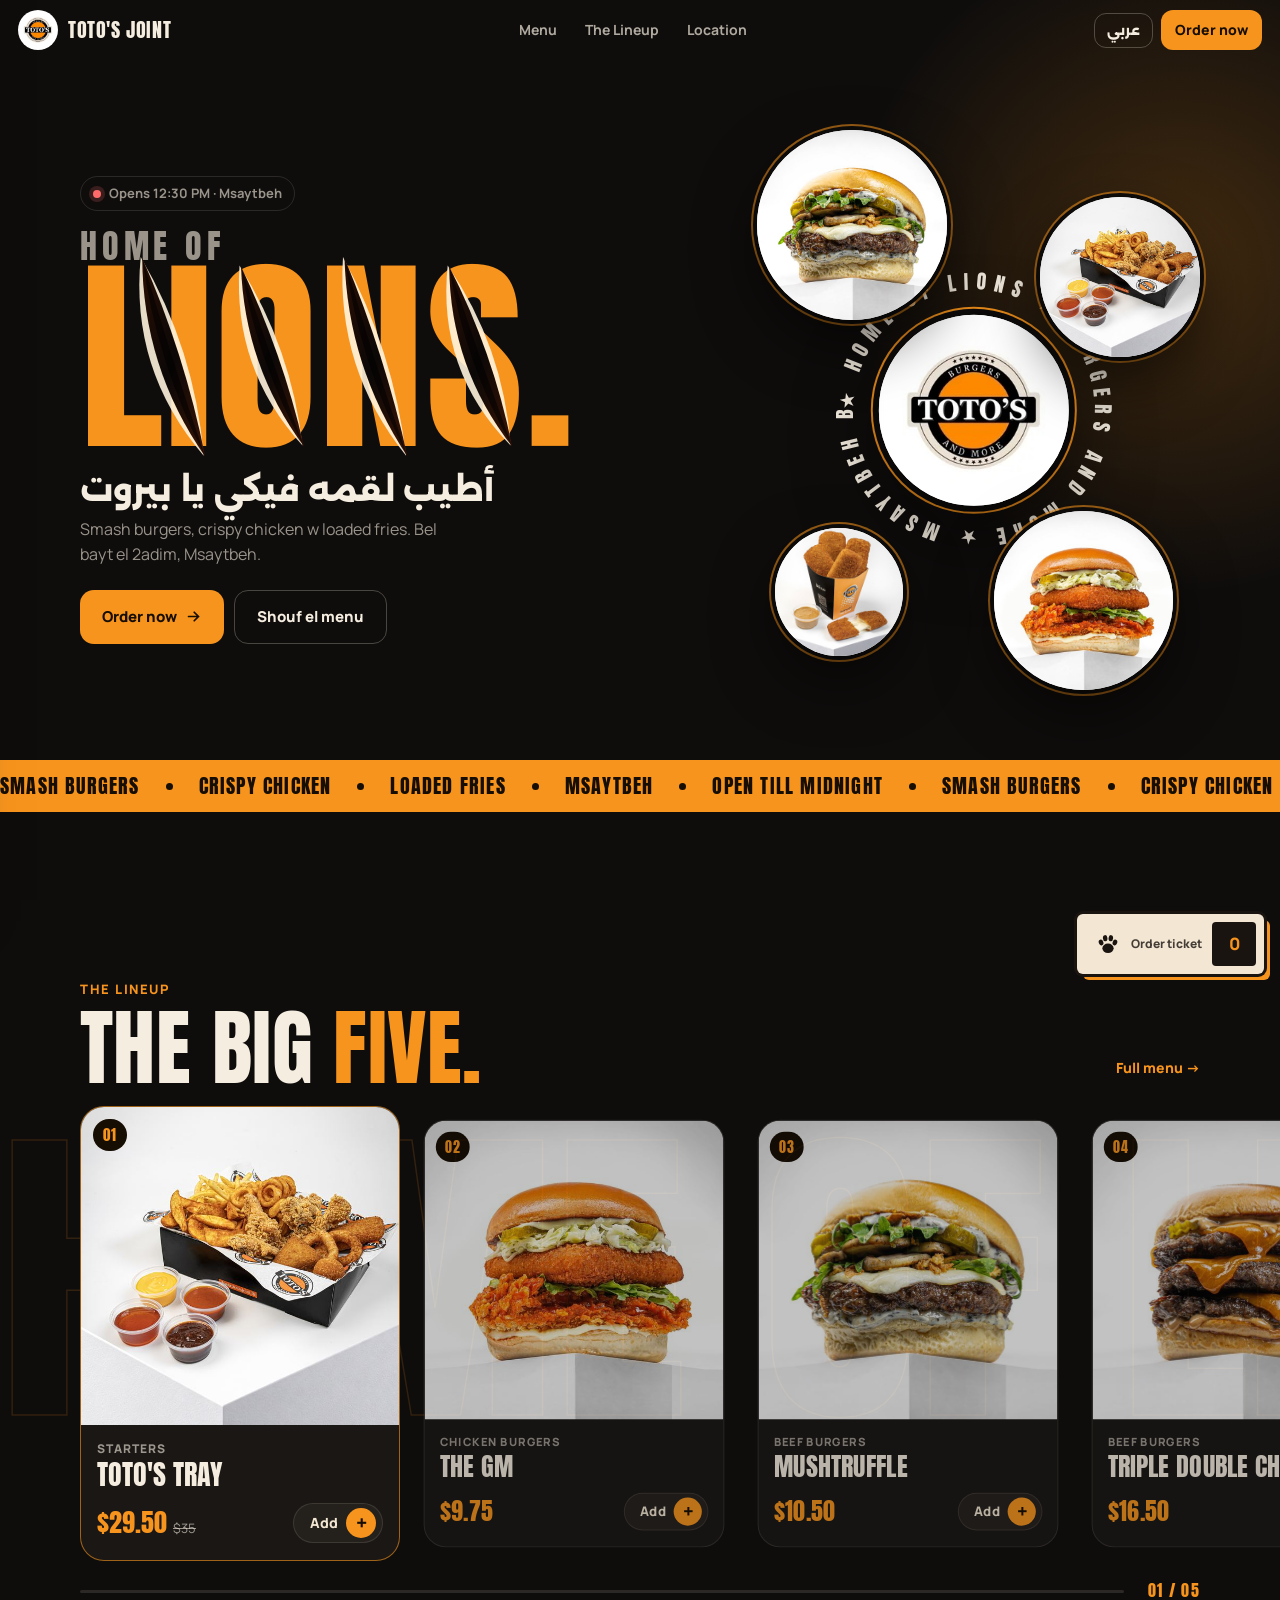
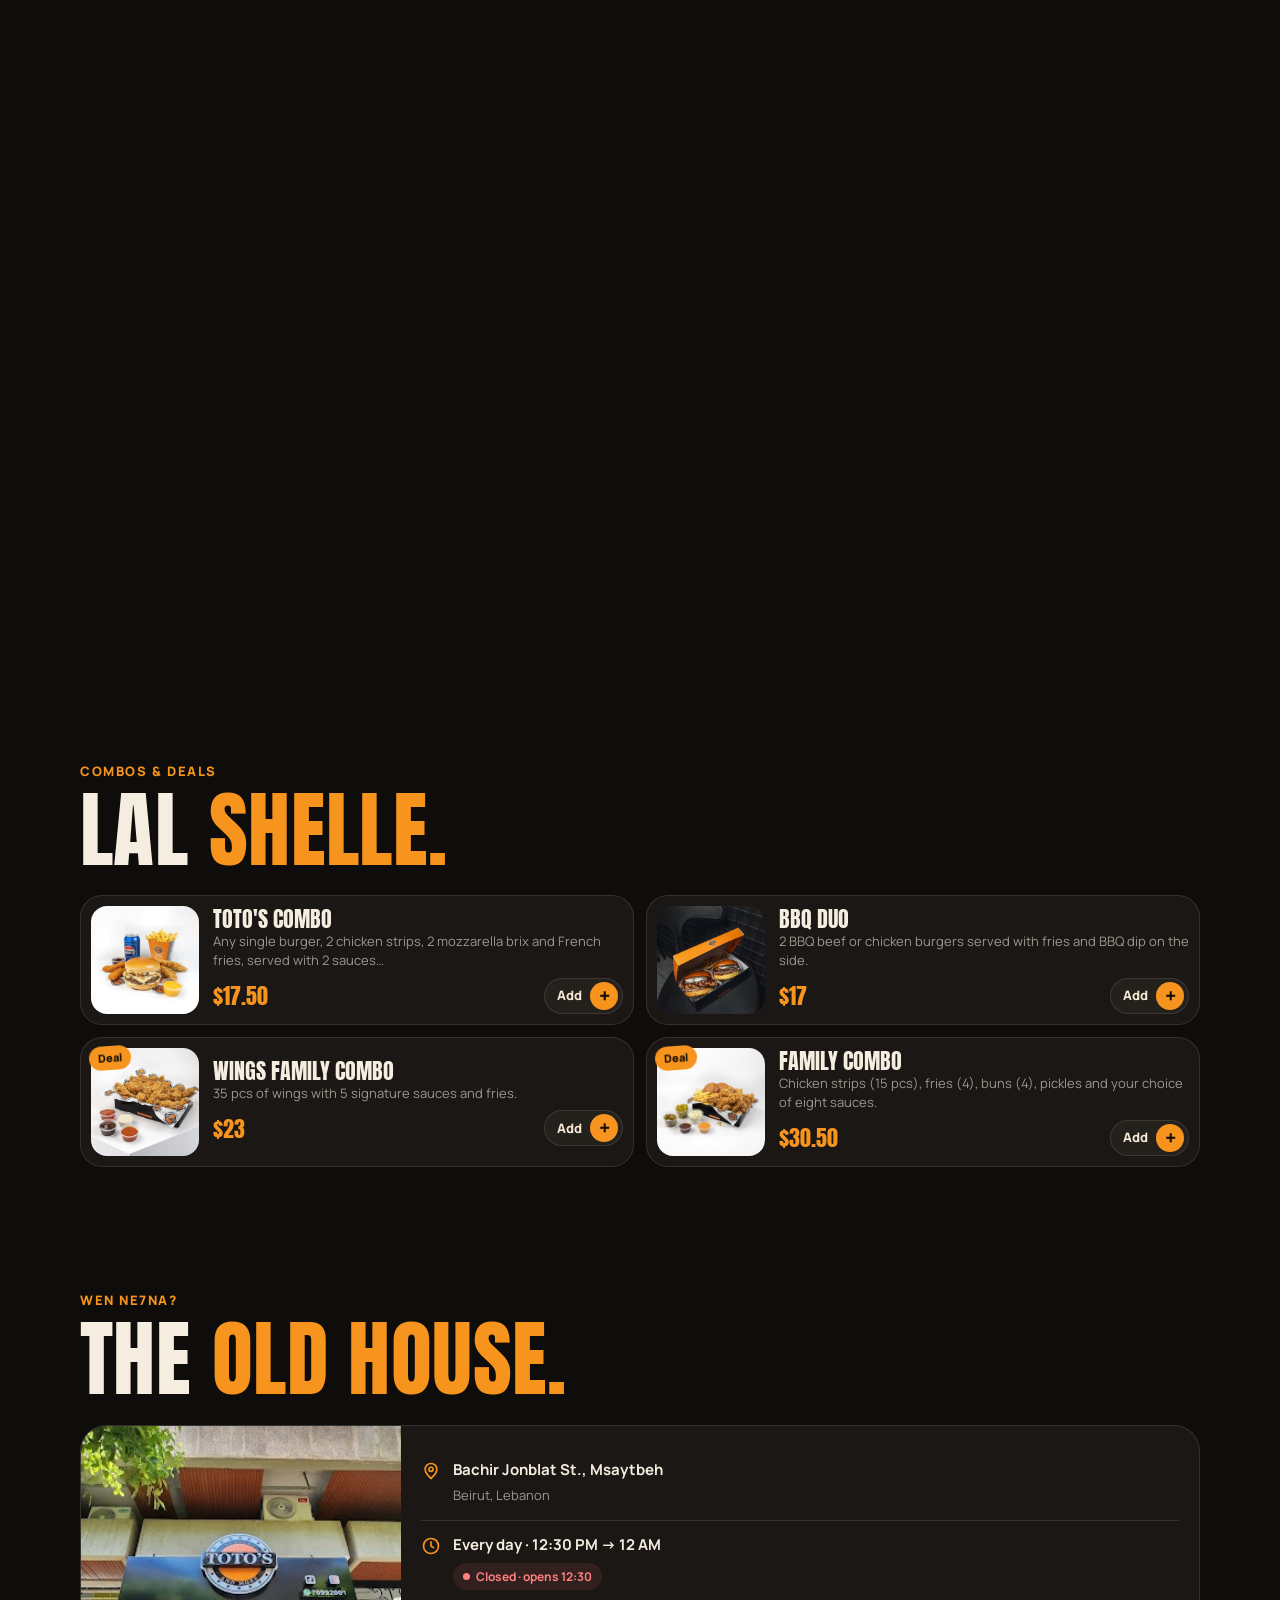
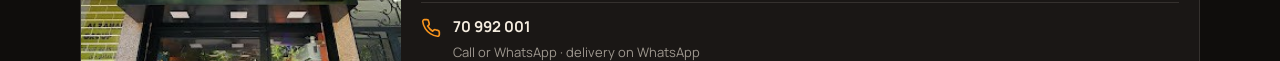
==== commit c12d3a2d: "Bring back spinning badge + floating food in hero; Big Five pinned: scrolling slides the cards sidew" ====
--- a/index.html
+++ b/index.html
@@ -73,15 +73,20 @@
 .fade{opacity:0;transform:translateY(16px);transition:opacity .7s ease,transform .7s ease}
 .in .fade{opacity:1;transform:none}
 .in .fade.d0{transition-delay:.1s}.in .fade.d1{transition-delay:1.15s}.in .fade.d2{transition-delay:1.3s}.in .fade.d3{transition-delay:1.45s}.in .fade.d4{transition-delay:1.25s}
-/* hero product card */
-.hcard{position:relative;background:#fff;color:#160d03;border-radius:28px;overflow:hidden;box-shadow:0 40px 80px -30px rgba(0,0,0,.8)}
-.hcard img.ph{width:100%;aspect-ratio:1/1;object-fit:cover}
-@media (max-width:959px){.hcard img.ph{aspect-ratio:5/4}}
-.hcard .tag{position:absolute;top:14px;inset-inline-start:14px;background:#160d03;color:var(--or);font-family:var(--slab);font-size:14px;letter-spacing:.08em;padding:6px 12px;border-radius:999px}
-.hcard .bar{display:flex;align-items:center;justify-content:space-between;gap:12px;padding:14px 16px 16px;border-top:1px solid #eee}
-.hcard .bar h3{font-family:var(--slab);font-weight:400;font-size:24px;line-height:1;direction:ltr}
-.hcard .bar b{display:block;font-family:var(--slab);font-weight:400;font-size:20px;color:#c86f00;margin-top:4px;direction:ltr;text-align:start}
-.hcard .o-step{flex:none}
+/* badge + floating food */
+.stage{position:relative;height:clamp(360px,44vw,560px)}
+.badge{position:absolute;left:50%;top:50%;width:min(62%,320px);aspect-ratio:1;transform:translate(-50%,-50%)}
+.badge .logo{position:absolute;inset:16%;border-radius:50%;background:#fff;box-shadow:0 30px 80px rgba(0,0,0,.55),0 0 0 6px var(--ink),0 0 0 8px var(--or)}
+.badge .logo img{width:100%;height:100%;border-radius:50%}
+.badge svg{position:absolute;inset:0;width:100%;height:100%;animation:spin 22s linear infinite}
+.badge text{font-family:var(--slab);font-size:14px;letter-spacing:5px;fill:var(--cream)}
+@keyframes spin{to{transform:rotate(360deg)}}
+.food{position:absolute;width:var(--s);aspect-ratio:1;border-radius:50%;overflow:hidden;background:#fff;box-shadow:0 24px 60px rgba(0,0,0,.6),0 0 0 4px var(--ink),0 0 0 6px rgba(247,148,29,.6);will-change:transform}
+.food img{width:100%;height:100%;object-fit:cover}
+.food.f1{--s:clamp(120px,15vw,190px);left:2%;top:0}
+.food.f2{--s:clamp(104px,13vw,160px);right:0;top:12%}
+.food.f3{--s:clamp(112px,14vw,180px);right:6%;bottom:0}
+.food.f4{--s:clamp(88px,10vw,128px);left:6%;bottom:6%}
 
 /* ticker */
 .ticker{background:var(--or);color:#160d03;overflow:hidden;direction:ltr}
@@ -104,11 +109,25 @@
 .rv{opacity:0;transform:translateY(28px);transition:opacity .8s ease,transform .8s cubic-bezier(.2,.8,.2,1)}
 .rv.in{opacity:1;transform:none}
 
-/* lineup: swipe cards */
-.lrow{display:flex;gap:14px;overflow-x:auto;scroll-snap-type:x mandatory;margin:26px -18px 0;padding:6px 18px 24px;scrollbar-width:none;overscroll-behavior-x:contain}
-.lrow::-webkit-scrollbar{display:none}
-.lc{position:relative;flex:0 0 76%;max-width:320px;scroll-snap-align:start;border-radius:24px;overflow:hidden;background:var(--char);border:1px solid var(--line);display:flex;flex-direction:column;transition:transform .35s cubic-bezier(.2,.8,.2,1),border-color .3s}
-@media (min-width:960px){.lc{flex-basis:calc((100% - 56px)/4.3)}}
+/* lineup: pinned, vertical scroll slides the cards sideways */
+.lu{position:relative}
+.lu-pin{position:sticky;top:0;height:100svh;overflow:hidden;display:flex;flex-direction:column;justify-content:center;gap:18px;padding-top:56px}
+.lu-bg{position:absolute;left:0;top:52%;transform:translateY(-50%);white-space:nowrap;font-family:var(--slab);font-size:clamp(140px,26vw,320px);line-height:1;color:transparent;-webkit-text-stroke:1.5px rgba(247,148,29,.15);pointer-events:none;direction:ltr;will-change:transform;text-transform:uppercase}
+.lrow{position:relative;display:flex;gap:14px;width:max-content;padding-inline:max(18px,calc((100vw - 1120px)/2));will-change:transform}
+.lu-prog{display:flex;align-items:center;gap:12px}
+.lu-prog::before{content:"";flex:1;height:3px;border-radius:3px;background:rgba(245,237,224,.12)}
+.lu-prog i{position:absolute;inset-inline-start:max(0px,calc((100% - min(1120px,100% - 36px))/2));height:3px;border-radius:3px;background:var(--or);width:0}
+.lu-prog{position:relative}
+.lu-prog span{font-family:var(--slab);font-size:16px;letter-spacing:.08em;color:var(--or);min-width:64px;text-align:end}
+.lc{flex:0 0 min(72vw,300px)}
+@media (min-width:960px){.lc{flex-basis:320px}}
+.lc{transition:transform .5s cubic-bezier(.2,.8,.2,1),border-color .3s,opacity .5s}
+.lu .lc:not(.cur){transform:scale(.94);opacity:.75}
+.lu .lc.cur{border-color:rgba(247,148,29,.6)}
+.lc .ph{aspect-ratio:1/1}
+@media (max-height:740px){.lc .ph{aspect-ratio:5/4}}
+/* (cards) */
+.lc{position:relative;border-radius:24px;overflow:hidden;background:var(--char);border:1px solid var(--line);display:flex;flex-direction:column;transition:transform .35s cubic-bezier(.2,.8,.2,1),border-color .3s}
 .lc:hover{transform:translateY(-6px);border-color:rgba(247,148,29,.5)}
 .lc:has(.o-step.on){border-color:var(--or)}
 .lc .ph{background:#fff;aspect-ratio:1/1;overflow:hidden}
@@ -239,17 +258,29 @@
           <a class="btn gh" href="#menu" data-go="menu" data-k="seeMenu">Shouf el menu</a>
         </div>
       </div>
-      <div class="hcard fade d4" id="hcard" data-oimg></div>
+      <div class="stage fade d0" id="stage">
+        <div class="badge">
+          <svg viewBox="0 0 200 200"><defs><path id="ring" d="M100,100 m-86,0 a86,86 0 1,1 172,0 a86,86 0 1,1 -172,0"/></defs>
+            <text><textPath href="#ring">★ HOME OF LIONS ★ BURGERS AND MORE ★ MSAYTBEH BEIRUT </textPath></text></svg>
+          <div class="logo"><img src="assets/logo.jpg" alt=""></div>
+        </div>
+        <div class="food f1" data-d="1.2" data-ph="Mushtruffle"></div>
+        <div class="food f2" data-d="-.8" data-ph="Toto's Tray (3Ts)"></div>
+        <div class="food f3" data-d="1.6" data-ph="The GM"></div>
+        <div class="food f4" data-d="-1.2" data-ph="Mozzarella PULL"></div>
+      </div>
     </div>
   </header>
 
   <div class="ticker" aria-hidden="true"><div class="t" data-k="ticker"></div></div>
 
-  <section class="sec" id="lineup">
-    <div class="wrap">
-      <div class="shead"><div><div class="eye rv" data-k="luE">The Lineup</div><h2 class="h2 rv" data-k="luH">The big <em>five.</em></h2></div>
+  <section class="lu" id="lineup">
+    <div class="lu-pin">
+      <div class="lu-bg" id="luBg" aria-hidden="true">HOME OF LIONS · HOME OF LIONS ·</div>
+      <div class="wrap shead"><div><div class="eye" data-k="luE">The Lineup</div><h2 class="h2" data-k="luH">The big <em>five.</em></h2></div>
         <a class="more" href="#menu" data-go="menu" data-k="fullMenu">Full menu →</a></div>
       <div class="lrow" id="lrow"></div>
+      <div class="wrap lu-prog"><i id="luBar"></i><span class="en" id="luNum">01 / 05</span></div>
     </div>
   </section>
 
@@ -368,17 +399,31 @@
 
   /* ---------- lineup (swipe cards) + hero card ---------- */
   const LINE = ["Toto's Tray (3Ts)", 'The GM', 'Mushtruffle', 'Triple Double Cheese', 'Loaded Truffle'];
-  const HERO = 'Triple Double Cheese';
   function buildLineup() {
     document.getElementById('lrow').innerHTML = LINE.map((n, i) => { const it = all[n];
       return `<div class="lc" data-oimg><div class="ph">${PH[n] ? `<img src="${PH[n]}" alt="${n}" loading="lazy">` : EMO[it.cat]}</div><span class="n">0${i + 1}</span>
         <div class="bd"><small>${catName(it.cat)}</small><h3>${n.replace(/\s*\(.*\)/, '')}</h3>
         <div class="row"><span><b>${usd(it.p)}</b>${it.o && it.o > it.p ? `<s>${usd(it.o)}</s>` : ''}</span><div class="o-step" data-oid="${oid(n)}"></div></div></div></div>`; }).join('');
-    const h = all[HERO];
-    document.getElementById('hcard').innerHTML = `<img class="ph" src="${PH[HERO]}" alt="${HERO}"><span class="tag">${lang === 'ar' ? 'الأقوى' : 'KING OF THE JOINT'}</span>
-      <div class="bar"><div><h3>${HERO}</h3><b>${usd(h.p)}</b></div><div class="o-step" data-oid="${oid(HERO)}"></div></div>`;
-  }
-  function lineup() {}
+    sizeLineup();
+  }
+  let luDist = 0;
+  function sizeLineup() {
+    const sec = document.getElementById('lineup'), row = document.getElementById('lrow');
+    luDist = Math.max(0, row.scrollWidth - innerWidth);
+    sec.style.height = (innerHeight + luDist * 1.15) + 'px'; lineup();
+  }
+  function lineup() {
+    if (page !== 'home') return;
+    const sec = document.getElementById('lineup'), row = document.getElementById('lrow'), r = sec.getBoundingClientRect();
+    const span = sec.offsetHeight - innerHeight, p = span > 0 ? Math.min(1, Math.max(0, -r.top / span)) : 0;
+    const dir = document.documentElement.dir === 'rtl' ? 1 : -1;
+    row.style.transform = `translateX(${dir * p * luDist}px)`;
+    document.getElementById('luBg').style.transform = `translate(${-p * 35}%, -50%)`;
+    document.getElementById('luBar').style.width = `calc((min(1120px, 100vw - 36px) - 80px) * ${p.toFixed(4)})`;
+    const n = Math.min(LINE.length, 1 + Math.round(p * (LINE.length - 1)));
+    document.getElementById('luNum').textContent = '0' + n + ' / 0' + LINE.length;
+    [...row.children].forEach((c, i) => c.classList.toggle('cur', i === n - 1));
+  }
 
   /* ---------- combos ---------- */
   const COMBOS = ["Toto's Combo", 'BBQ Duo', 'Wings Family Combo', 'Family Combo'];
@@ -437,7 +482,12 @@
   lions.querySelector('.w').innerHTML = [...'LIONS.'].map((c, i) => `<span class="ch" style="animation-delay:${.35 + i * .09}s">${c}</span>`).join('');
   requestAnimationFrame(() => { document.getElementById('hero').classList.add('in', 'shake'); lions.classList.add('go'); heroClaw(); });
   (document.fonts ? document.fonts.ready : Promise.resolve()).then(() => { const s = document.getElementById('lclaw'); if (s) { const r = s.getBoundingClientRect(); const vb = (s.getAttribute('viewBox') || '').split(' '); if (Math.abs(+vb[2] - r.width) > 4) { s.setAttribute('viewBox', `0 0 ${r.width.toFixed(0)} ${r.height.toFixed(0)}`); s.innerHTML = gashSVG(r.width, r.height, 4, { x0: .14, gap: .2, dx: .12, w: .04, bend: .05 }); s.classList.add('go'); } } });
-  function floatFood() {}
+  document.querySelectorAll('.food').forEach(f => { const n = f.dataset.ph; if (PH[n]) f.innerHTML = `<img src="${PH[n]}" alt="${n}">`; });
+  const foods = [...document.querySelectorAll('.food')];
+  let mx = 0, my = 0;
+  addEventListener('mousemove', e => { mx = e.clientX / innerWidth - .5; my = e.clientY / innerHeight - .5; floatFood(); });
+  function floatFood() { if (page !== 'home') return; const y = scrollY;
+    foods.forEach(f => { const d = +f.dataset.d; f.style.transform = `translate(${mx * 30 * d}px, ${my * 30 * d - y * .12 * d}px) rotate(${y * .02 * d}deg)`; }); }
 
   /* ---------- language ---------- */
   function apply(l) {
@@ -483,14 +533,14 @@
     dock.classList.toggle('up', scrollY > innerHeight * .5 || page === 'menu');
     lineup(); floatFood(); syncChips(); }
   addEventListener('scroll', () => { if (!tk) { tk = true; requestAnimationFrame(onScroll); } }, { passive: true });
-  addEventListener('resize', onScroll);
+  addEventListener('resize', () => { sizeLineup(); onScroll(); });
   const io = new IntersectionObserver(es => es.forEach(e => { if (e.isIntersecting) { e.target.classList.add('in'); io.unobserve(e.target); } }), { threshold: .12 });
   document.querySelectorAll('.rv').forEach((el, i) => { el.style.transitionDelay = (i % 3) * 80 + 'ms'; io.observe(el); });
 
   /* ---------- ordering (demo) ---------- */
   const PAW = '<svg viewBox="0 0 24 24" fill="currentColor"><ellipse cx="12" cy="16" rx="5.2" ry="4.4"/><ellipse cx="5.6" cy="10.6" rx="2.1" ry="2.7" transform="rotate(-20 5.6 10.6)"/><ellipse cx="9.4" cy="6.6" rx="2.1" ry="2.8" transform="rotate(-6 9.4 6.6)"/><ellipse cx="14.6" cy="6.6" rx="2.1" ry="2.8" transform="rotate(6 14.6 6.6)"/><ellipse cx="18.4" cy="10.6" rx="2.1" ry="2.7" transform="rotate(20 18.4 10.6)"/></svg>';
   function claw(src) {
-    const host = src && (src.closest('.mi, .cb, .lc, .hcard') || src); if (!host) return;
+    const host = src && (src.closest('.mi, .cb, .lc') || src); if (!host) return;
     const r = host.getBoundingClientRect(); if (!r.width) return;
     const NS = 'http://www.w3.org/2000/svg', svg = document.createElementNS(NS, 'svg'); svg.setAttribute('class', 'tclaw gash');
     svg.setAttribute('viewBox', `0 0 ${r.width.toFixed(0)} ${r.height.toFixed(0)}`); svg.setAttribute('preserveAspectRatio', 'none');
@@ -513,6 +563,7 @@
   Order.register(Object.values(all).map(it => ({ id: oid(it.n), n: it.n, p: it.p, img: PH[it.n] || null, off: !!it.off })));
 
   apply(lang); route();
+  addEventListener('load', sizeLineup);
 })();
 </script>
 </body>
